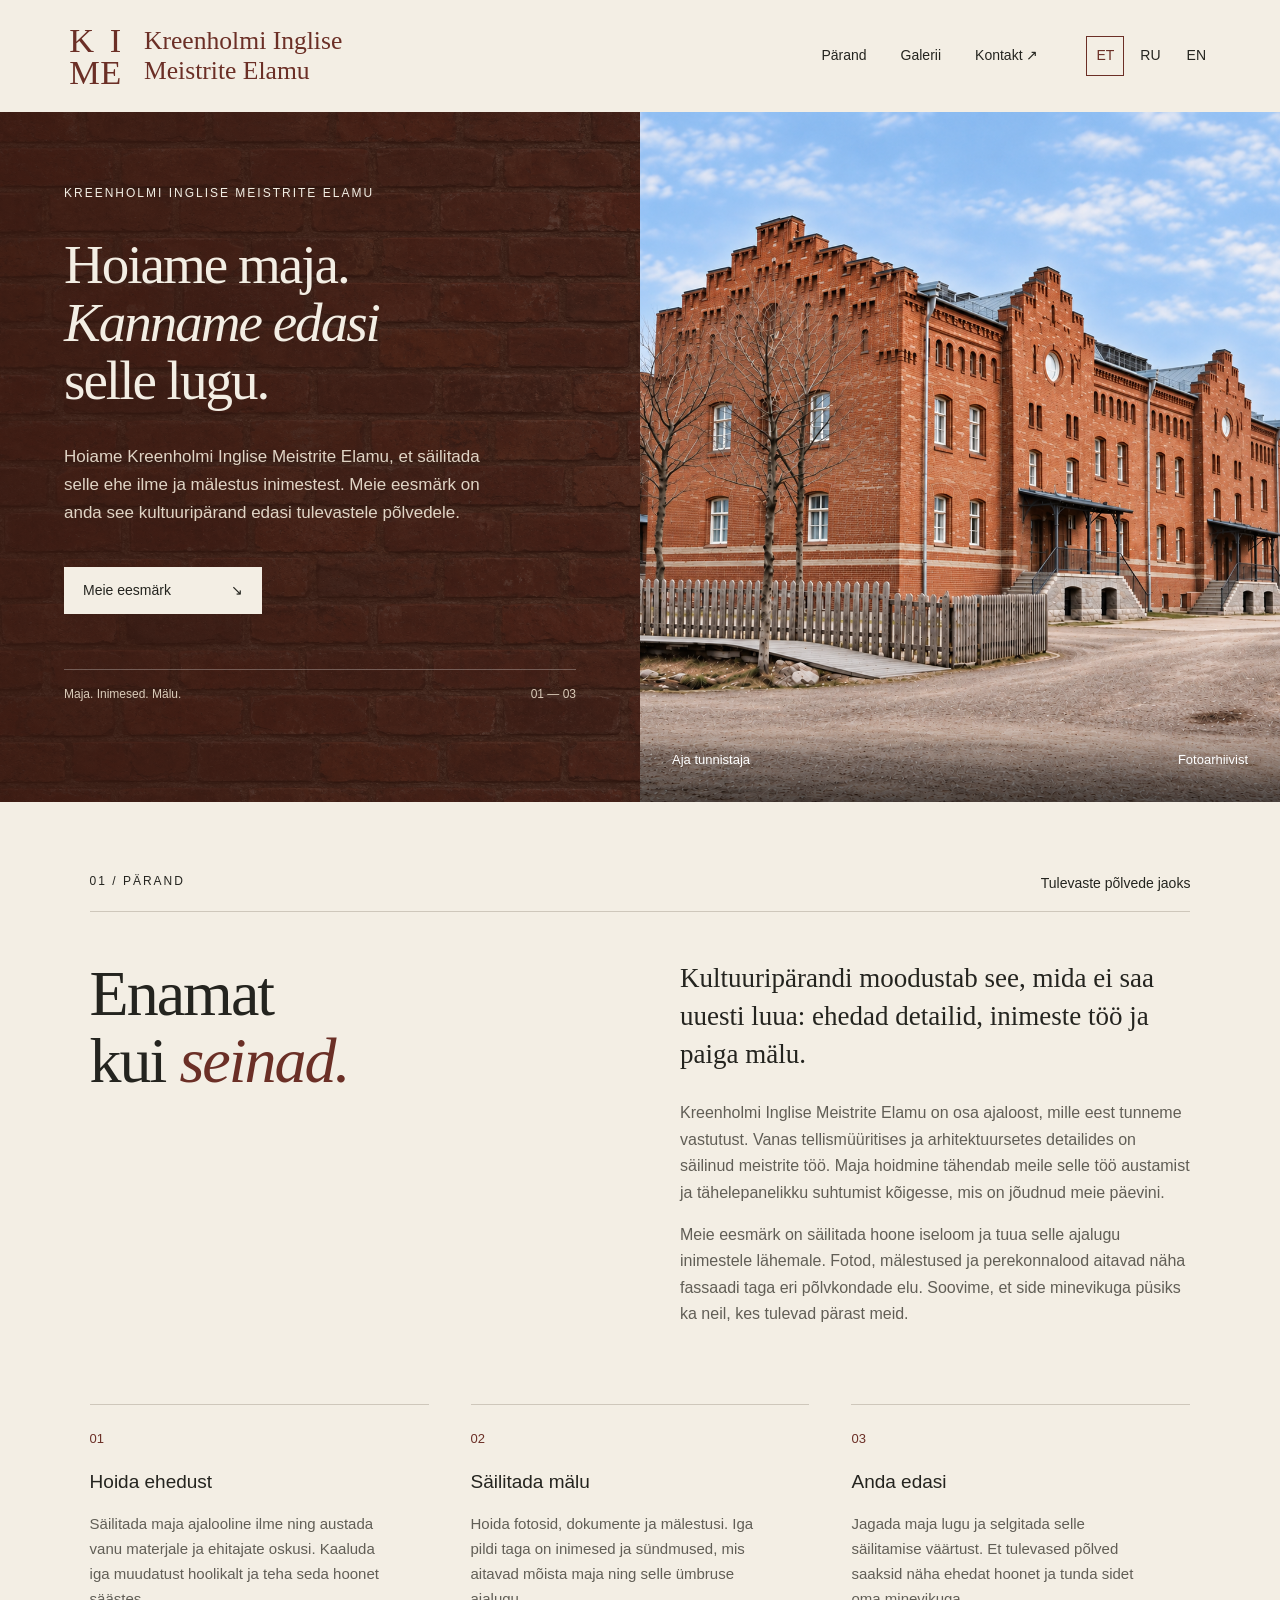
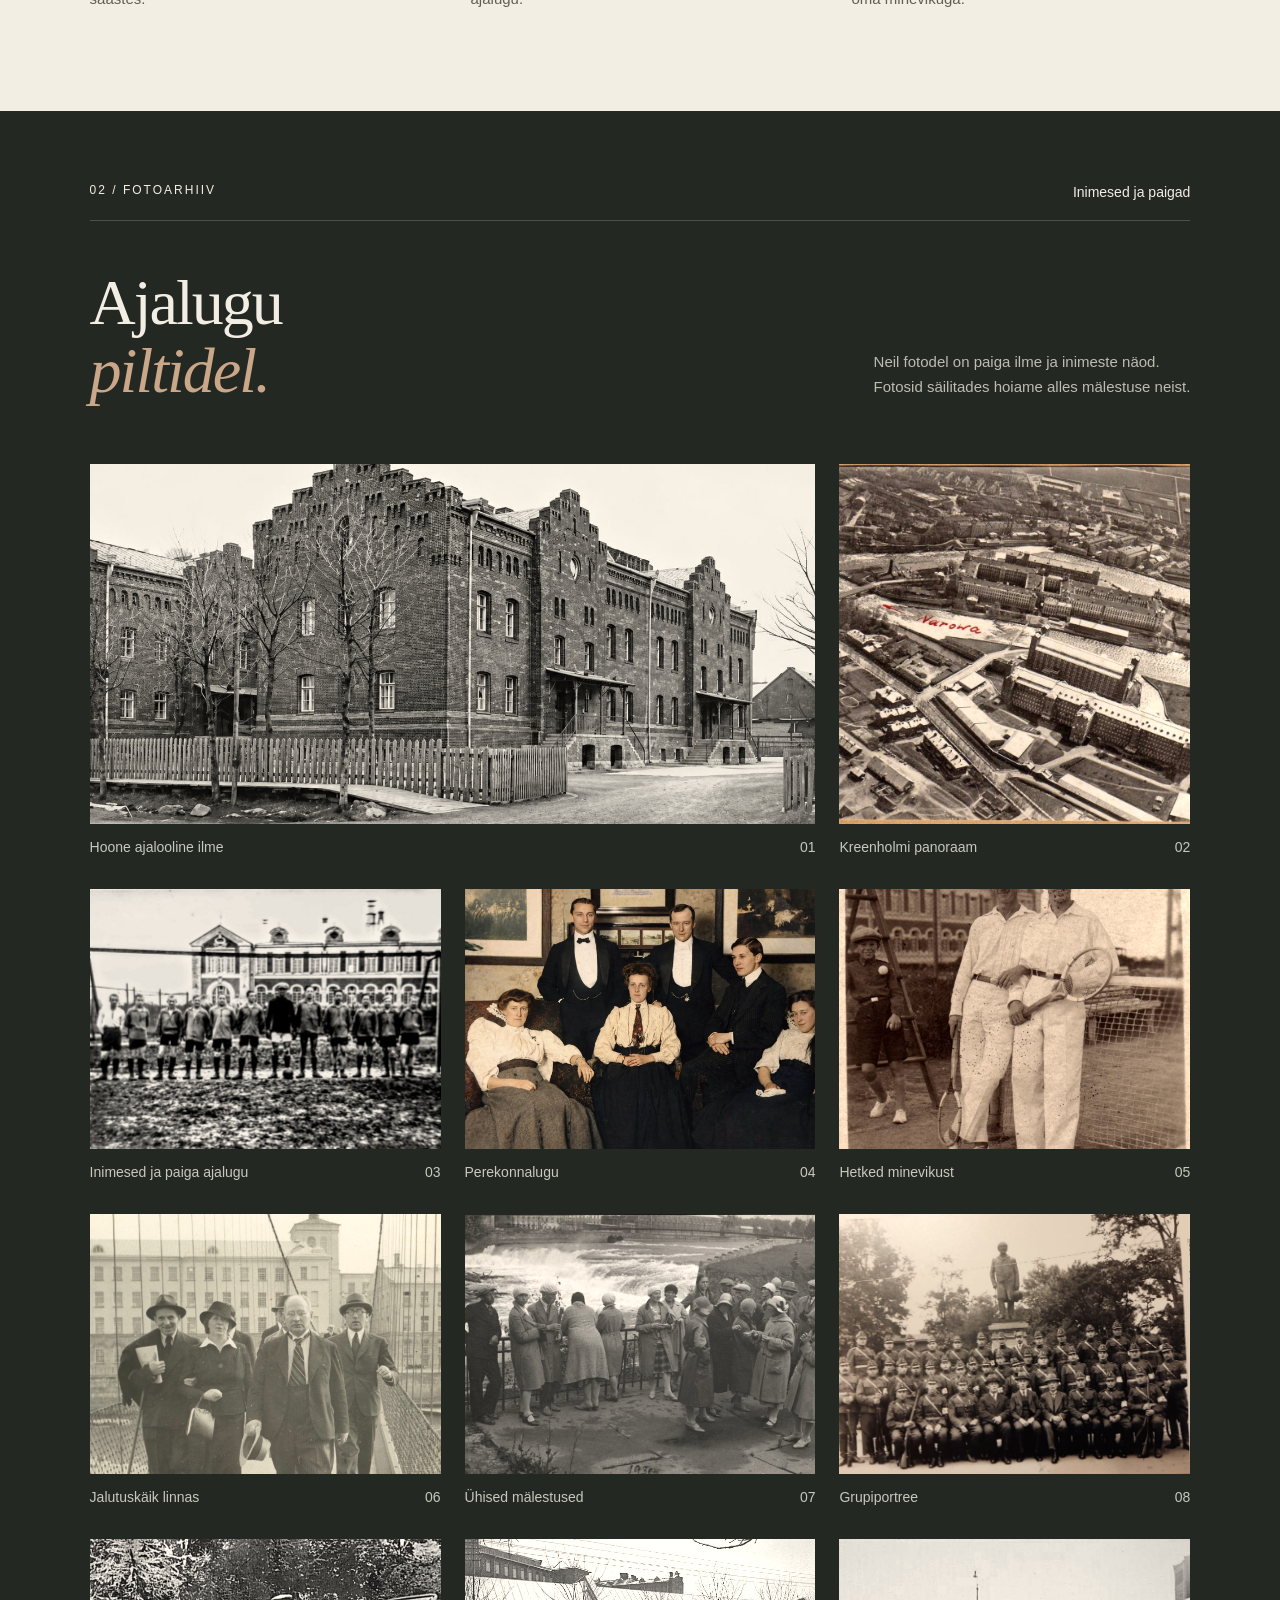
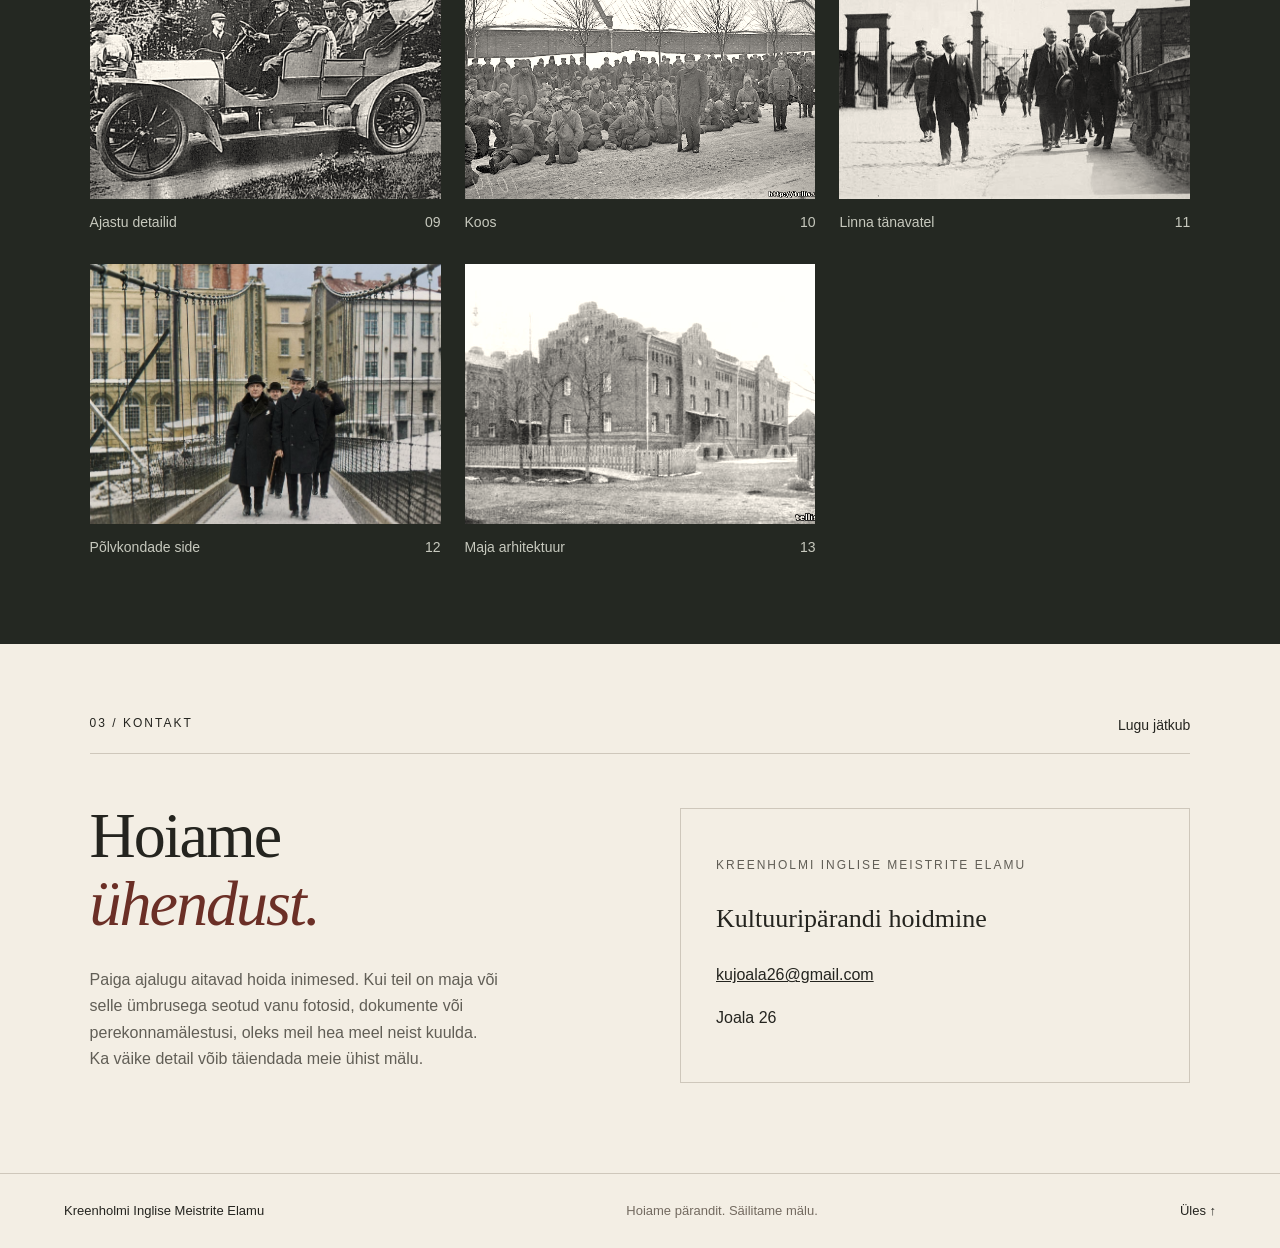
==== index.html @ b1ff89ed "Add files via upload" ====
<!doctype html>
<html lang="et"><head><meta charset="utf-8"><meta name="viewport" content="width=device-width,initial-scale=1"><title>Kreenholmi Inglise Meistrite Elamu — kultuuripärandi hoidmine</title><meta name="description" content="Kreenholmi Inglise Meistrite Elamu, Joala 26. Hoiame kultuuripärandit, maja ajalugu ja inimeste mälestusi. Fotoarhiiv."><link rel="icon" type="image/svg+xml" href="data:image/svg+xml,%3Csvg xmlns='http://www.w3.org/2000/svg' viewBox='0 0 32 32'%3E%3Crect width='32' height='32' rx='3' fill='%237c3025'/%3E%3Cpath d='M8 24V8h3v7l9-7h4l-10 8 11 8h-5l-9-7v7' fill='%23faf3e6'/%3E%3C/svg%3E"><link rel="stylesheet" href="style.css"><link rel="alternate" hreflang="et" href="index.html"><link rel="alternate" hreflang="ru" href="ru.html"><link rel="alternate" hreflang="en" href="en.html"><link rel="alternate" hreflang="x-default" href="index.html"><link rel="canonical" href="https://kime.ee/"></head>
<body><a class="skip" href="#heritage">Liigu sisu juurde</a><header><a class="brand" href="#home"><img class="kime-logo" src="img/kime-logo.svg" alt="KIME" width="64" height="68"><span class="brand-name">Kreenholmi Inglise<br>Meistrite Elamu</span></a><nav aria-label="Põhinavigatsioon"><a href="#heritage">Pärand</a><a href="#gallery">Galerii</a><a href="#contacts">Kontakt <span aria-hidden="true">↗</span></a></nav><div class="languages" role="group" aria-label="Keel"><a href="index.html" lang="et" hreflang="et" aria-current="page" aria-label="Eesti">ET</a><a href="ru.html" lang="ru" hreflang="ru" aria-label="Русский">RU</a><a href="en.html" lang="en" hreflang="en" aria-label="English">EN</a></div></header>
<main><section class="hero" id="home"><div class="hero-copy"><p class="eyebrow">KREENHOLMI INGLISE MEISTRITE ELAMU</p><h1>Hoiame maja.<br><em>Kanname edasi</em><br>selle lugu.</h1><p class="intro">Hoiame Kreenholmi Inglise Meistrite Elamu, et säilitada selle ehe ilme ja mälestus inimestest. Meie eesmärk on anda see kultuuripärand edasi tulevastele põlvedele.</p><a class="button" href="#heritage">Meie eesmärk <span aria-hidden="true">↘</span></a><div class="hero-foot"><span>Maja. Inimesed. Mälu.</span><span>01 — 03</span></div></div><figure class="hero-image"><img src="img/hero-color-v3.png" alt="Ajalooline foto ehisviiludega tellishoonest"><figcaption><span>Aja tunnistaja</span><span>Fotoarhiivist</span></figcaption></figure></section>
<section class="heritage section" id="heritage"><div class="section-kicker"><span>01 / PÄRAND</span><span>Tulevaste põlvede jaoks</span></div><div class="heritage-grid"><h2>Enamat<br>kui <em>seinad.</em></h2><div><p class="lead">Kultuuripärandi moodustab see, mida ei saa uuesti luua: ehedad detailid, inimeste töö ja paiga mälu.</p><p>Kreenholmi Inglise Meistrite Elamu on osa ajaloost, mille eest tunneme vastutust. Vanas tellismüüritises ja arhitektuursetes detailides on säilinud meistrite töö. Maja hoidmine tähendab meile selle töö austamist ja tähelepanelikku suhtumist kõigesse, mis on jõudnud meie päevini.</p><p>Meie eesmärk on säilitada hoone iseloom ja tuua selle ajalugu inimestele lähemale. Fotod, mälestused ja perekonnalood aitavad näha fassaadi taga eri põlvkondade elu. Soovime, et side minevikuga püsiks ka neil, kes tulevad pärast meid.</p></div></div><div class="values"><div><span>01</span><h3>Hoida ehedust</h3><p>Säilitada maja ajalooline ilme ning austada vanu materjale ja ehitajate oskusi. Kaaluda iga muudatust hoolikalt ja teha seda hoonet säästes.</p></div><div><span>02</span><h3>Säilitada mälu</h3><p>Hoida fotosid, dokumente ja mälestusi. Iga pildi taga on inimesed ja sündmused, mis aitavad mõista maja ning selle ümbruse ajalugu.</p></div><div><span>03</span><h3>Anda edasi</h3><p>Jagada maja lugu ja selgitada selle säilitamise väärtust. Et tulevased põlved saaksid näha ehedat hoonet ja tunda sidet oma minevikuga.</p></div></div></section>
<section class="gallery section" id="gallery"><div class="section-kicker"><span>02 / FOTOARHIIV</span><span>Inimesed ja paigad</span></div><div class="gallery-heading"><h2>Ajalugu<br><em>piltidel.</em></h2><p>Neil fotodel on paiga ilme ja inimeste näod.<br>Fotosid säilitades hoiame alles mälestuse neist.</p></div><div class="gallery-grid" id="gallery-grid"></div></section>
<section class="contacts section" id="contacts"><div class="section-kicker"><span>03 / KONTAKT</span><span>Lugu jätkub</span></div><div class="contact-grid"><div><h2>Hoiame<br><em>ühendust.</em></h2><p>Paiga ajalugu aitavad hoida inimesed. Kui teil on maja või selle ümbrusega seotud vanu fotosid, dokumente või perekonnamälestusi, oleks meil hea meel neist kuulda. Ka väike detail võib täiendada meie ühist mälu.</p></div><div class="contact-card"><p class="eyebrow">KREENHOLMI INGLISE MEISTRITE ELAMU</p><h3>Kultuuripärandi hoidmine</h3><div id="contact-details"><p>Joala 26</p></div></div></div></section></main>
<footer><a href="#home">Kreenholmi Inglise Meistrite Elamu</a><span>Hoiame pärandit. Säilitame mälu.</span><a href="#home" aria-label="Tagasi üles">Üles ↑</a></footer>
<dialog id="lightbox" aria-label="Fotode vaatamine"><button class="close" aria-label="Sulge">×</button><button class="prev" aria-label="Eelmine foto">‹</button><figure><img id="large-photo" alt=""><figcaption id="photo-caption"></figcaption></figure><button class="next" aria-label="Järgmine foto">›</button></dialog><script src="photos-et.js"></script><script src="config.js"></script><script src="app.js"></script></body></html>
---- style.css ----
:root{--ink:#24241f;--paper:#f3eee4;--red:#6b2f26;--line:#cec7bb}*{box-sizing:border-box}html{scroll-behavior:smooth;scroll-padding-top:90px}body{margin:0;background:var(--paper);color:var(--ink);font-family:Arial,sans-serif;font-size:16px;line-height:1.65}a{color:inherit;text-decoration:none}button{font:inherit;cursor:pointer}header{min-height:100px;padding:22px 5%;display:flex;align-items:center;justify-content:space-between;background:var(--paper);gap:24px}.brand{display:flex;gap:14px;align-items:center;font-size:13px;letter-spacing:2px;line-height:1.4}.brand-mark{font-family:Georgia,serif;font-size:48px;line-height:1;letter-spacing:-10px;color:var(--red);padding-right:10px}.brand-mark span{font-size:30px}nav{display:flex;gap:34px;font-size:14px}nav a:hover{color:var(--red)}.hero{display:grid;grid-template-columns:1fr 1fr;background:#58271f;color:var(--paper);min-height:690px}.hero-copy{padding:60px 10% 24px;background:linear-gradient(90deg,#361810dd,#361810bb),url('img/brick-texture.png') center/cover}.eyebrow,.section-kicker{font-size:12px;letter-spacing:2px}.hero h1{font-size:clamp(42px,4.6vw,76px);line-height:1.06;font-weight:400;margin:32px 0;font-family:Georgia,serif;letter-spacing:-2px}em{font-weight:400;color:inherit}.intro{max-width:420px;color:#e0d4c5;font-size:17px}.button{display:inline-flex;gap:60px;align-items:center;padding:12px 19px;background:var(--paper);color:var(--ink);margin:23px 0 55px;font-size:14px}.button:hover{background:#fff}.hero-foot{display:flex;justify-content:space-between;border-top:1px solid #ffffff45;padding-top:15px;font-size:12px;color:#dacbb9}.hero-image{margin:0;position:relative;min-height:100%;overflow:hidden}.hero-image>img{width:100%;height:100%;position:absolute;object-fit:cover;filter:sepia(.22);object-position:48% center}.hero-image figcaption{position:absolute;bottom:0;left:0;right:0;padding:32px;display:flex;justify-content:space-between;color:white;background:linear-gradient(transparent,#0009);font-size:13px}.section{padding:70px 7% 85px;scroll-margin-top:20px}.section-kicker{display:flex;justify-content:space-between;border-bottom:1px solid var(--line);padding-bottom:16px;margin-bottom:48px}.section-kicker span:last-child{letter-spacing:0;font-size:14px}.heritage-grid{display:grid;grid-template-columns:1fr 1fr;gap:80px}h2{font-family:Georgia,serif;font-size:clamp(44px,5vw,70px);font-weight:400;line-height:1.05;margin:0 0 30px;letter-spacing:-2px}h2 em{color:var(--red)}.lead{font-family:Georgia,serif;font-size:27px;line-height:1.4;margin-top:0}.heritage-grid p:not(.lead){color:#615e56}.values{display:grid;grid-template-columns:repeat(3,1fr);gap:42px;margin-top:60px}.values>div{border-top:1px solid var(--line);padding-top:20px}.values span{color:var(--red);font-size:13px}.values h3{font-size:19px;font-weight:400;margin:15px 0 8px}.values p{font-size:15px;color:#615e56;max-width:290px}.gallery{background:#242822;color:var(--paper)}.gallery .section-kicker{border-color:#ffffff30}.gallery h2 em{color:#cba789}.gallery-heading{display:flex;justify-content:space-between;align-items:end;gap:30px;margin-bottom:30px}.gallery-heading>p{color:#bbbdb3;font-size:15px;margin-bottom:34px}.gallery-grid{display:grid;grid-template-columns:repeat(3,minmax(0,1fr));gap:30px 24px}.photo{border:0;padding:0;background:none;color:inherit;text-align:left;display:block;width:100%}.photo img{width:100%;height:260px;object-fit:cover;display:block;filter:sepia(.16);transition:filter .25s,transform .25s}.photo:hover img{filter:sepia(0);transform:translateY(-3px)}.photo:first-child{grid-column:span 2}.photo:first-child img{height:360px}.photo:nth-child(2) img{height:360px}.photo-label{display:flex;justify-content:space-between;padding-top:12px;font-size:14px;color:#c7c9be}.contact-grid{display:grid;grid-template-columns:1fr 1fr;gap:80px}.contact-grid>div>p{max-width:410px;color:#615e56}.contact-card{padding:35px;border:1px solid var(--line);align-self:center}.contact-card h3{font-family:Georgia,serif;font-size:26px;font-weight:400;line-height:1.35}.pending{font-size:15px;color:#736a60;border-top:1px solid var(--line);padding-top:20px}.contact-card a{display:block;text-decoration:underline;overflow-wrap:anywhere}footer{padding:26px 5%;display:flex;justify-content:space-between;gap:20px;border-top:1px solid var(--line);font-size:13px}footer span{color:#736a60}dialog{width:100vw;max-width:none;height:100dvh;max-height:none;border:0;margin:0;padding:60px 70px;background:#111e;color:#fff}dialog::backdrop{background:#111}dialog[open]{display:flex;align-items:center;justify-content:center}dialog figure{margin:0;text-align:center;max-width:100%}dialog img{display:block;max-height:77dvh;max-width:100%;object-fit:contain;margin:auto}dialog figcaption{padding-top:16px;font-size:15px}dialog button{position:absolute;color:#fff;background:#262626;border:1px solid #777;border-radius:50%;width:44px;height:44px;font-size:28px;line-height:1}.close{right:20px;top:18px}.prev{left:12px;top:50%}.next{right:12px;top:50%}.skip{position:absolute;left:10px;top:-90px;z-index:5;background:white;padding:12px}.skip:focus{top:10px}:focus-visible{outline:3px solid #b17c47;outline-offset:5px}@media(min-width:1550px){main,header,footer{max-width:1600px;margin:auto}}@media(max-width:800px){header{flex-wrap:wrap;padding:18px 6%}nav{gap:23px}.hero{grid-template-columns:1fr}.hero-copy{padding:45px 7% 25px}.hero h1{font-size:58px}.hero-image{min-height:450px}.hero-image>img{object-position:center 50%}.hero-foot{margin-top:0}.button{margin-bottom:35px}.section{padding:48px 7%}.heritage-grid,.contact-grid{grid-template-columns:1fr;gap:20px}.values{gap:22px;margin-top:32px}.gallery-heading{display:block}.gallery-grid{grid-template-columns:repeat(2,minmax(0,1fr))}.photo:first-child{grid-column:span 2}.photo:nth-child(2) img,.photo img{height:220px}.gallery-heading>p{margin-bottom:24px}footer{flex-wrap:wrap}.section-kicker{margin-bottom:35px}}@media(max-width:480px){.hero h1{font-size:47px;letter-spacing:-1.5px}.brand{font-size:12px}nav{width:100%;justify-content:space-between;font-size:14px}.hero-image{min-height:350px}.values{grid-template-columns:1fr;gap:12px}.values p{max-width:none}.section-kicker span:last-child{display:none}.gallery-grid{gap:22px 12px}.photo img,.photo:nth-child(2) img{height:165px}.photo:first-child img{height:270px}.photo-label{font-size:12px}.contact-card{padding:24px}dialog{padding:65px 50px}footer{font-size:12px}h2{font-size:48px}}@media(prefers-reduced-motion:reduce){html{scroll-behavior:auto}*{transition:none!important}}

header{flex-wrap:wrap}header nav{margin-left:auto}.languages{display:flex;gap:6px;margin-left:24px}.languages a{font-size:14px;padding:7px 9px;border:1px solid transparent}.languages a[aria-current]{border-color:var(--red);color:var(--red)}.languages a:hover{background:#e4dccf}.hero h1{overflow-wrap:normal;font-size:clamp(38px,4.3vw,70px)}@media(max-width:800px){.languages{margin-left:0}header nav{margin-left:0}.hero h1{font-size:clamp(34px,8.2vw,58px)}}@media(max-width:480px){header nav{order:3}.languages{margin-left:auto;gap:0}.languages a{padding:6px}.brand{font-size:11px;letter-spacing:1px;gap:8px}.hero h1{letter-spacing:-1px}}

/* Full building name replaces the KM monogram. */
.brand-mark{font-family:Georgia,serif;font-size:clamp(24px,2.7vw,38px);font-weight:400;line-height:1.12;letter-spacing:0;color:var(--red);padding-right:0;white-space:nowrap}.hero-image>img{filter:none}
@media(max-width:480px){.brand-mark{font-size:24px}.brand{width:100%}.languages{margin-left:0}}


/* KIME two-line signature and full building name. */
.brand{gap:16px;letter-spacing:0}.kime-logo{display:block;width:64px;height:68px;flex:none}.brand-name{font-family:Georgia,serif;font-size:clamp(20px,2vw,28px);line-height:1.18;color:var(--red);white-space:nowrap}@media(max-width:480px){.brand{gap:12px}.kime-logo{width:52px;height:55px}.brand-name{font-size:21px}}@media(max-width:350px){.brand-name{font-size:18px}}
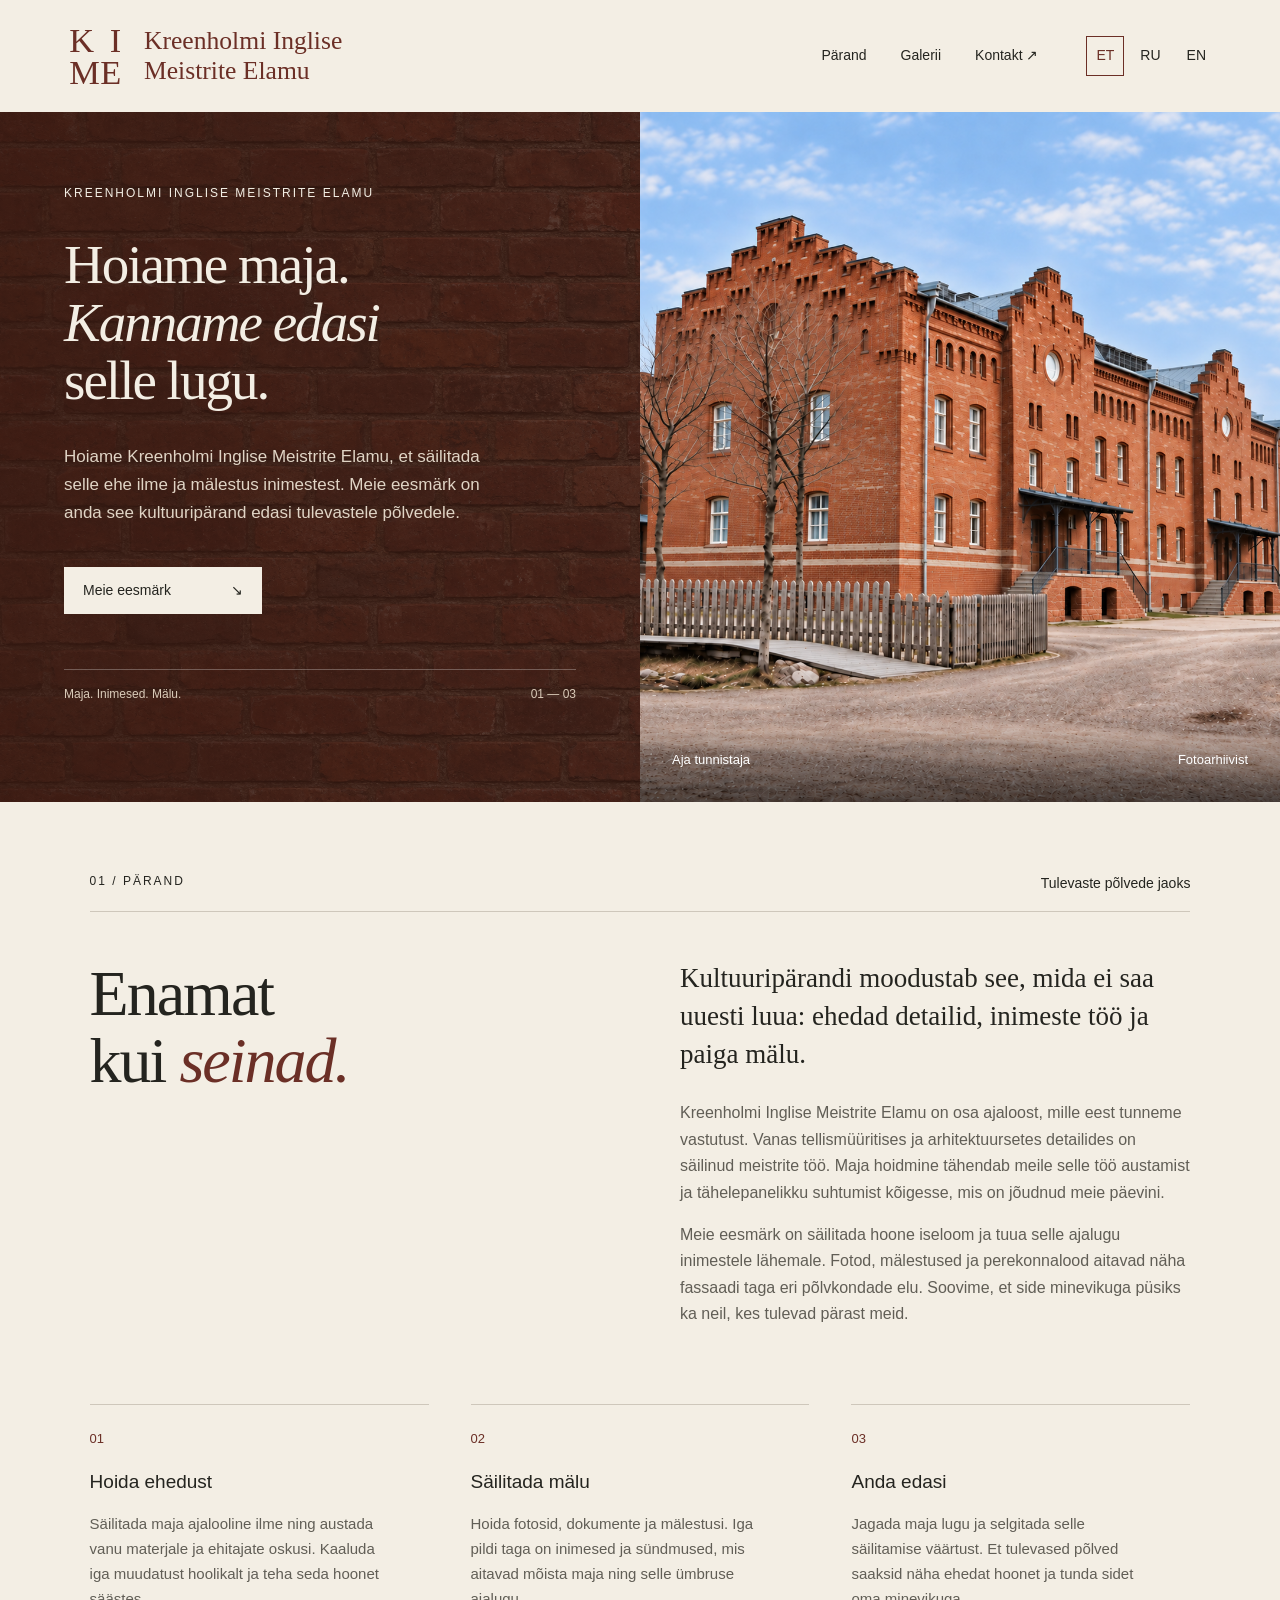
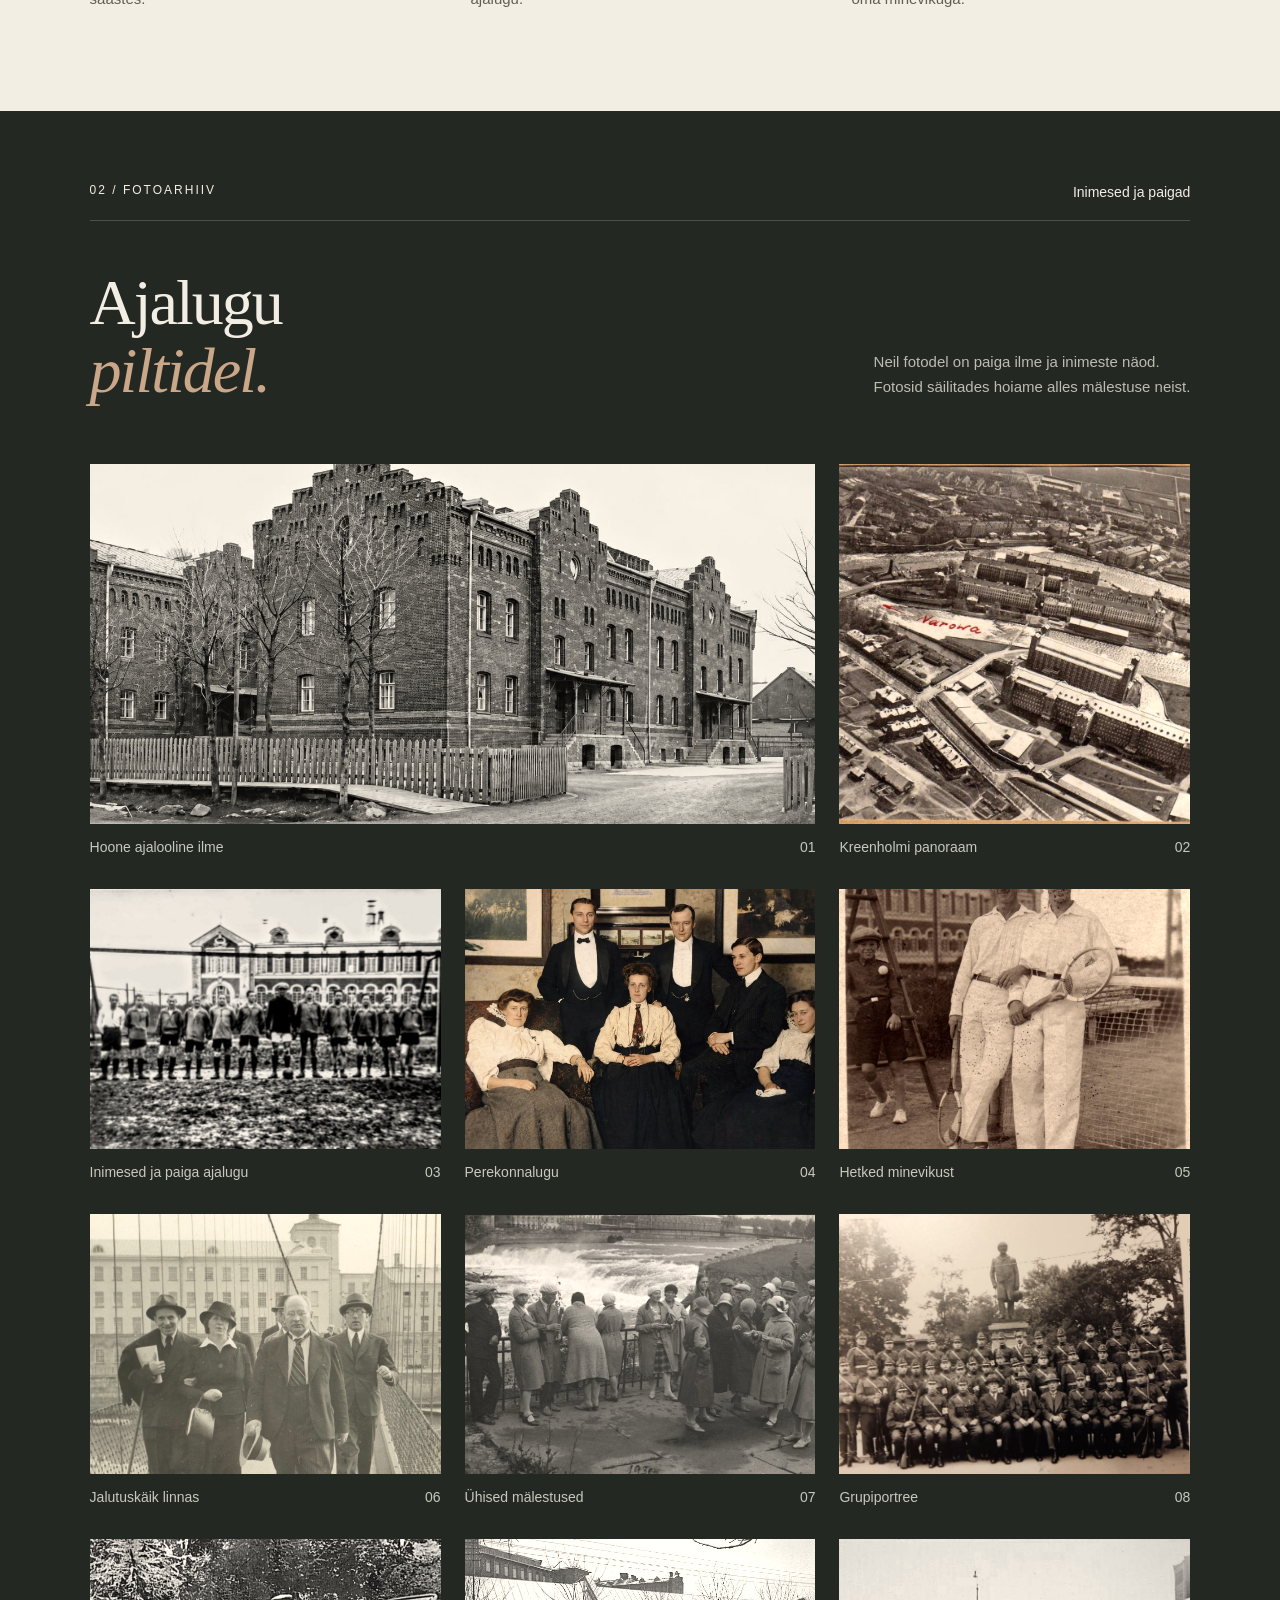
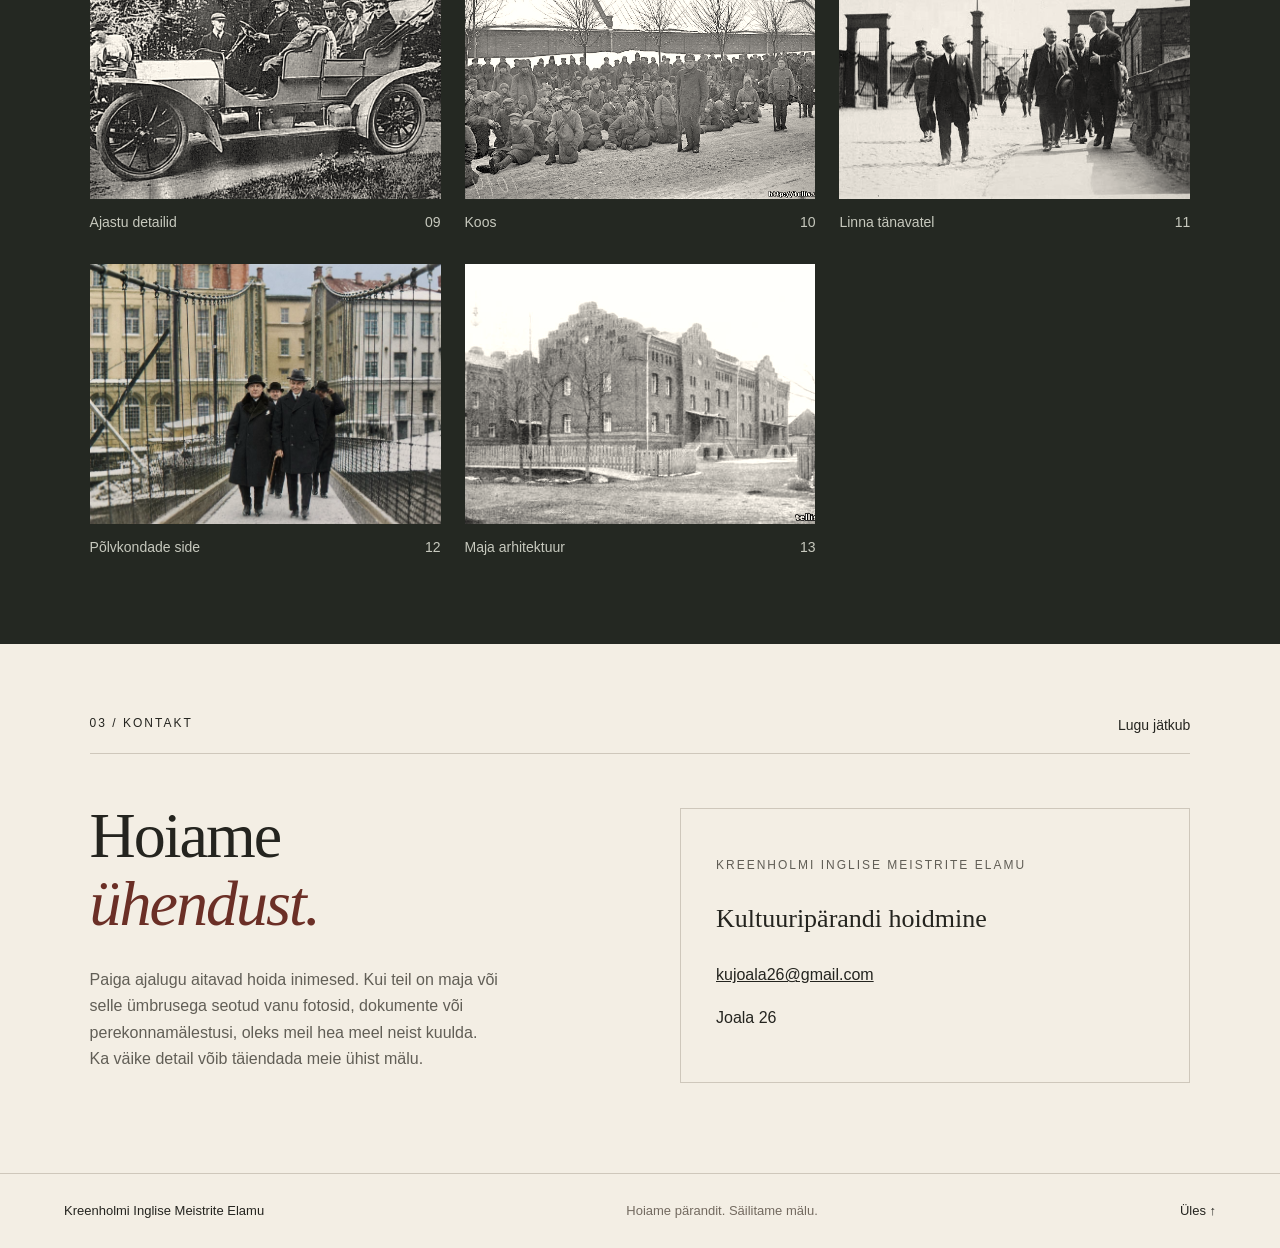
==== commit 23941da3: "Add files via upload" ====
--- a/index.html
+++ b/index.html
@@ -1,7 +1,7 @@
 <!doctype html>
 <html lang="et"><head><meta charset="utf-8"><meta name="viewport" content="width=device-width,initial-scale=1"><title>Kreenholmi Inglise Meistrite Elamu — kultuuripärandi hoidmine</title><meta name="description" content="Kreenholmi Inglise Meistrite Elamu, Joala 26. Hoiame kultuuripärandit, maja ajalugu ja inimeste mälestusi. Fotoarhiiv."><link rel="icon" type="image/svg+xml" href="data:image/svg+xml,%3Csvg xmlns='http://www.w3.org/2000/svg' viewBox='0 0 32 32'%3E%3Crect width='32' height='32' rx='3' fill='%237c3025'/%3E%3Cpath d='M8 24V8h3v7l9-7h4l-10 8 11 8h-5l-9-7v7' fill='%23faf3e6'/%3E%3C/svg%3E"><link rel="stylesheet" href="style.css"><link rel="alternate" hreflang="et" href="index.html"><link rel="alternate" hreflang="ru" href="ru.html"><link rel="alternate" hreflang="en" href="en.html"><link rel="alternate" hreflang="x-default" href="index.html"><link rel="canonical" href="https://kime.ee/"></head>
 <body><a class="skip" href="#heritage">Liigu sisu juurde</a><header><a class="brand" href="#home"><img class="kime-logo" src="img/kime-logo.svg" alt="KIME" width="64" height="68"><span class="brand-name">Kreenholmi Inglise<br>Meistrite Elamu</span></a><nav aria-label="Põhinavigatsioon"><a href="#heritage">Pärand</a><a href="#gallery">Galerii</a><a href="#contacts">Kontakt <span aria-hidden="true">↗</span></a></nav><div class="languages" role="group" aria-label="Keel"><a href="index.html" lang="et" hreflang="et" aria-current="page" aria-label="Eesti">ET</a><a href="ru.html" lang="ru" hreflang="ru" aria-label="Русский">RU</a><a href="en.html" lang="en" hreflang="en" aria-label="English">EN</a></div></header>
-<main><section class="hero" id="home"><div class="hero-copy"><p class="eyebrow">KREENHOLMI INGLISE MEISTRITE ELAMU</p><h1>Hoiame maja.<br><em>Kanname edasi</em><br>selle lugu.</h1><p class="intro">Hoiame Kreenholmi Inglise Meistrite Elamu, et säilitada selle ehe ilme ja mälestus inimestest. Meie eesmärk on anda see kultuuripärand edasi tulevastele põlvedele.</p><a class="button" href="#heritage">Meie eesmärk <span aria-hidden="true">↘</span></a><div class="hero-foot"><span>Maja. Inimesed. Mälu.</span><span>01 — 03</span></div></div><figure class="hero-image"><img src="img/hero-color-v3.png" alt="Ajalooline foto ehisviiludega tellishoonest"><figcaption><span>Aja tunnistaja</span><span>Fotoarhiivist</span></figcaption></figure></section>
+<main><section class="hero" id="home"><div class="hero-copy"><p class="eyebrow">KREENHOLMI INGLISE MEISTRITE ELAMU</p><h1>Hoiame maja.<br><em>Kanname edasi</em><br>selle lugu.</h1><p class="intro">Hoiame Kreenholmi Inglise Meistrite Elamu, et säilitada selle ehe ilme ja mälestus inimestest. Meie eesmärk on anda see kultuuripärand edasi tulevastele põlvedele.</p><a class="button" href="#heritage">Meie eesmärk <span aria-hidden="true">↘</span></a><div class="hero-foot"><span>Maja. Inimesed. Mälu.</span><span>01 — 03</span></div></div><figure class="hero-image"><img src="img/hero-color-v4.png" alt="Ajalooline foto ehisviiludega tellishoonest"><figcaption><span>Aja tunnistaja</span><span>Fotoarhiivist</span></figcaption></figure></section>
 <section class="heritage section" id="heritage"><div class="section-kicker"><span>01 / PÄRAND</span><span>Tulevaste põlvede jaoks</span></div><div class="heritage-grid"><h2>Enamat<br>kui <em>seinad.</em></h2><div><p class="lead">Kultuuripärandi moodustab see, mida ei saa uuesti luua: ehedad detailid, inimeste töö ja paiga mälu.</p><p>Kreenholmi Inglise Meistrite Elamu on osa ajaloost, mille eest tunneme vastutust. Vanas tellismüüritises ja arhitektuursetes detailides on säilinud meistrite töö. Maja hoidmine tähendab meile selle töö austamist ja tähelepanelikku suhtumist kõigesse, mis on jõudnud meie päevini.</p><p>Meie eesmärk on säilitada hoone iseloom ja tuua selle ajalugu inimestele lähemale. Fotod, mälestused ja perekonnalood aitavad näha fassaadi taga eri põlvkondade elu. Soovime, et side minevikuga püsiks ka neil, kes tulevad pärast meid.</p></div></div><div class="values"><div><span>01</span><h3>Hoida ehedust</h3><p>Säilitada maja ajalooline ilme ning austada vanu materjale ja ehitajate oskusi. Kaaluda iga muudatust hoolikalt ja teha seda hoonet säästes.</p></div><div><span>02</span><h3>Säilitada mälu</h3><p>Hoida fotosid, dokumente ja mälestusi. Iga pildi taga on inimesed ja sündmused, mis aitavad mõista maja ning selle ümbruse ajalugu.</p></div><div><span>03</span><h3>Anda edasi</h3><p>Jagada maja lugu ja selgitada selle säilitamise väärtust. Et tulevased põlved saaksid näha ehedat hoonet ja tunda sidet oma minevikuga.</p></div></div></section>
 <section class="gallery section" id="gallery"><div class="section-kicker"><span>02 / FOTOARHIIV</span><span>Inimesed ja paigad</span></div><div class="gallery-heading"><h2>Ajalugu<br><em>piltidel.</em></h2><p>Neil fotodel on paiga ilme ja inimeste näod.<br>Fotosid säilitades hoiame alles mälestuse neist.</p></div><div class="gallery-grid" id="gallery-grid"></div></section>
 <section class="contacts section" id="contacts"><div class="section-kicker"><span>03 / KONTAKT</span><span>Lugu jätkub</span></div><div class="contact-grid"><div><h2>Hoiame<br><em>ühendust.</em></h2><p>Paiga ajalugu aitavad hoida inimesed. Kui teil on maja või selle ümbrusega seotud vanu fotosid, dokumente või perekonnamälestusi, oleks meil hea meel neist kuulda. Ka väike detail võib täiendada meie ühist mälu.</p></div><div class="contact-card"><p class="eyebrow">KREENHOLMI INGLISE MEISTRITE ELAMU</p><h3>Kultuuripärandi hoidmine</h3><div id="contact-details"><p>Joala 26</p></div></div></div></section></main>
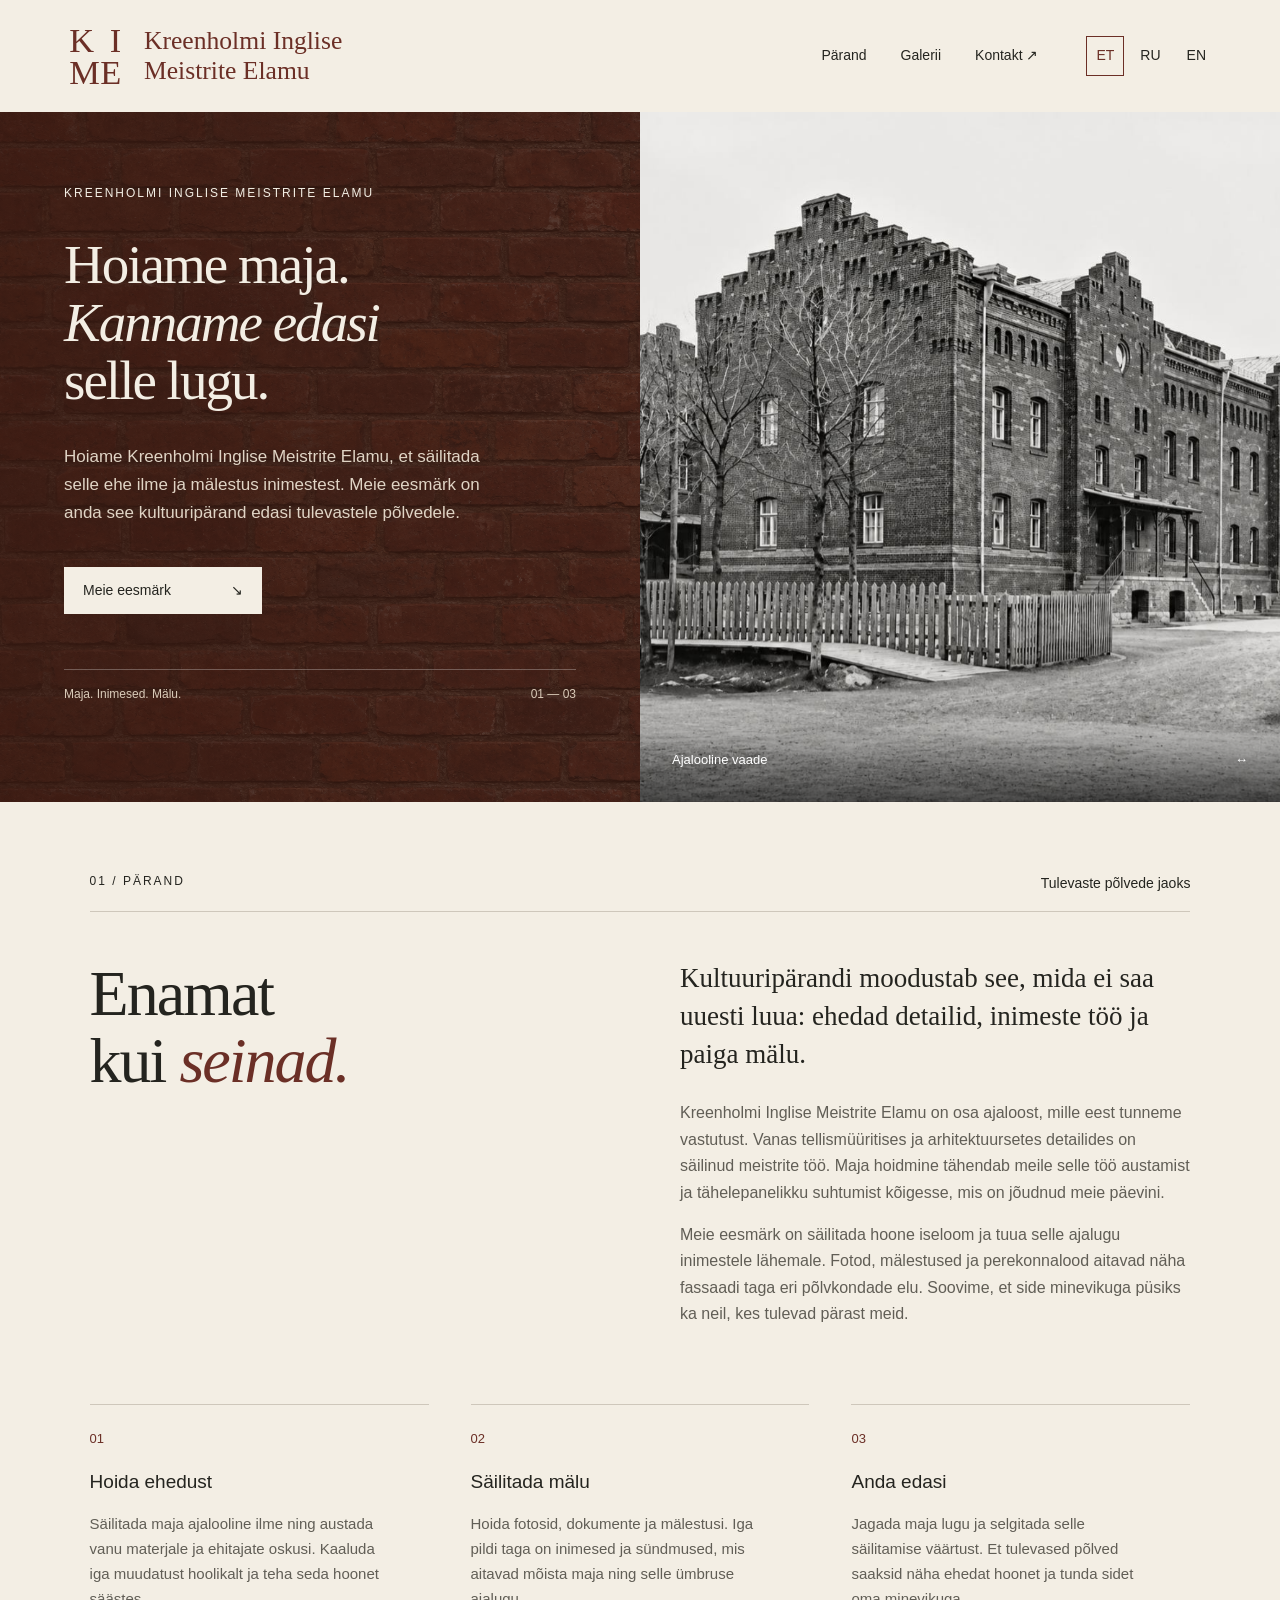
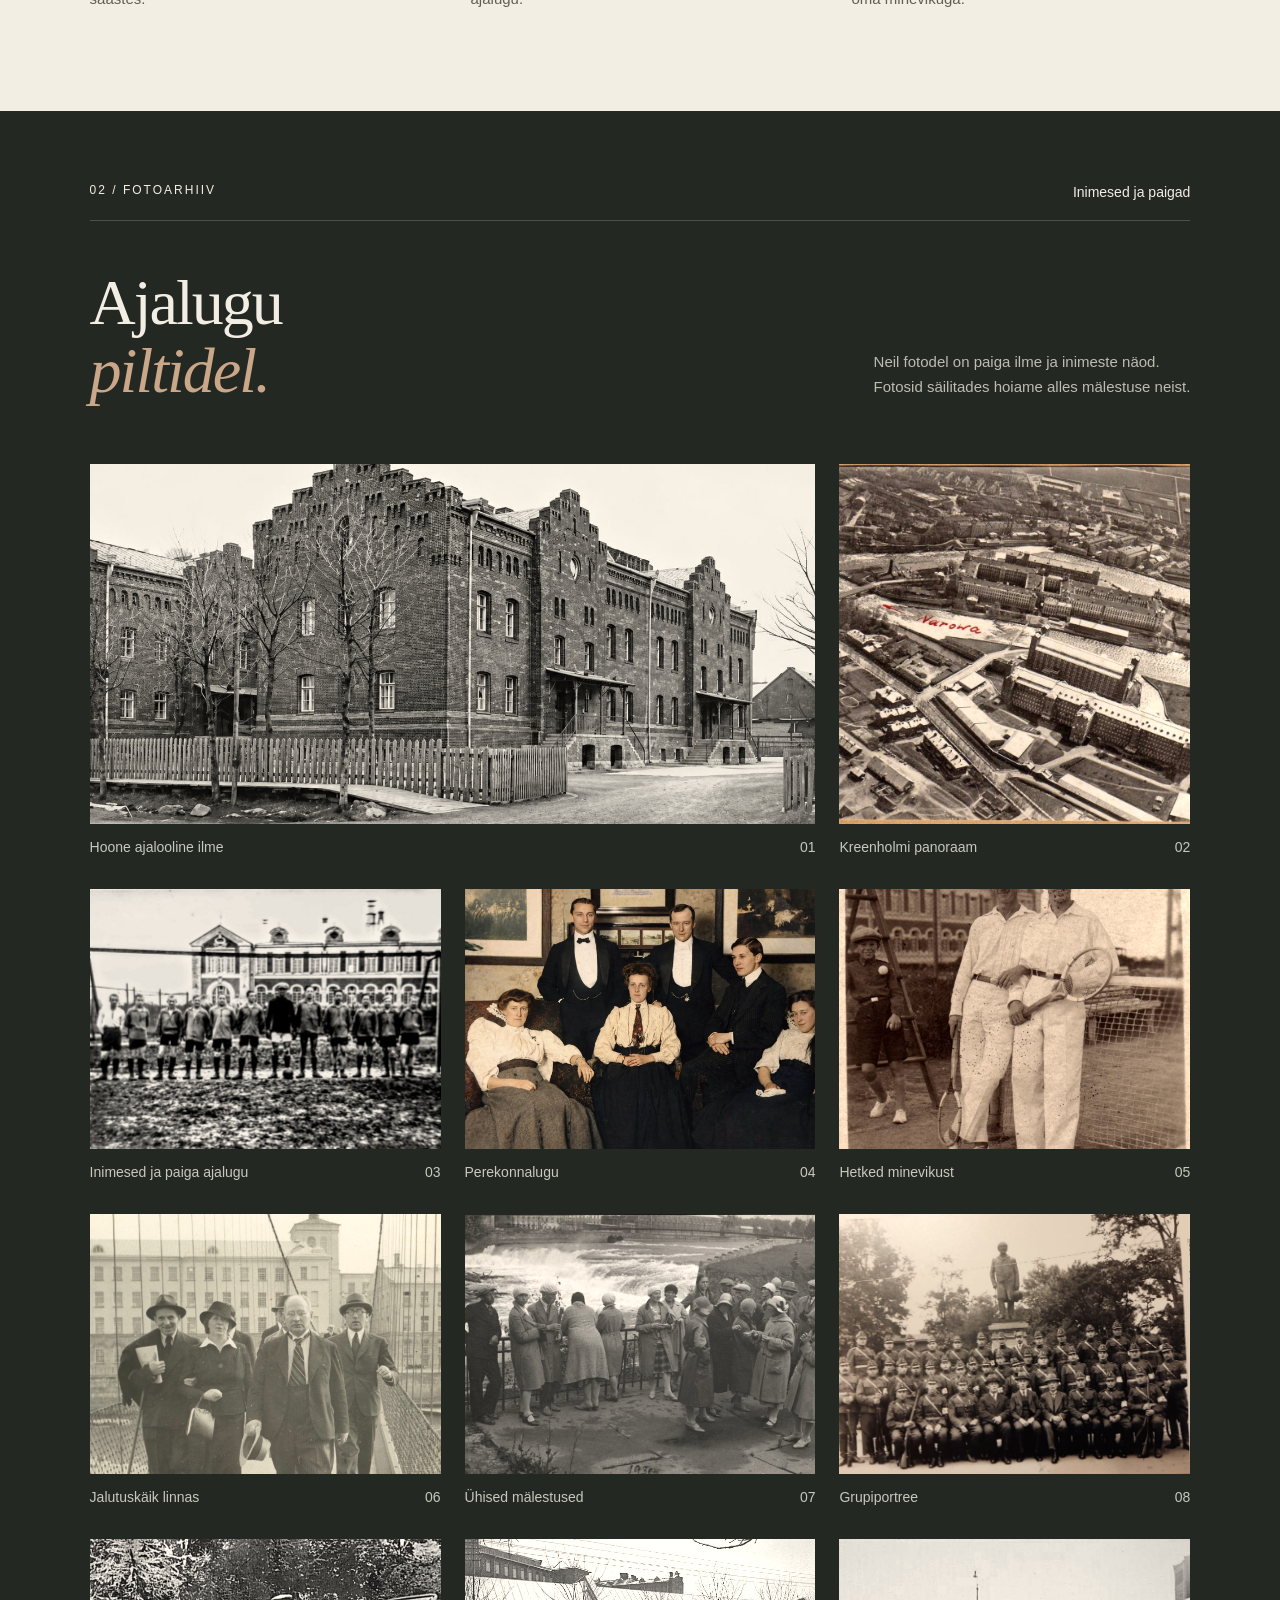
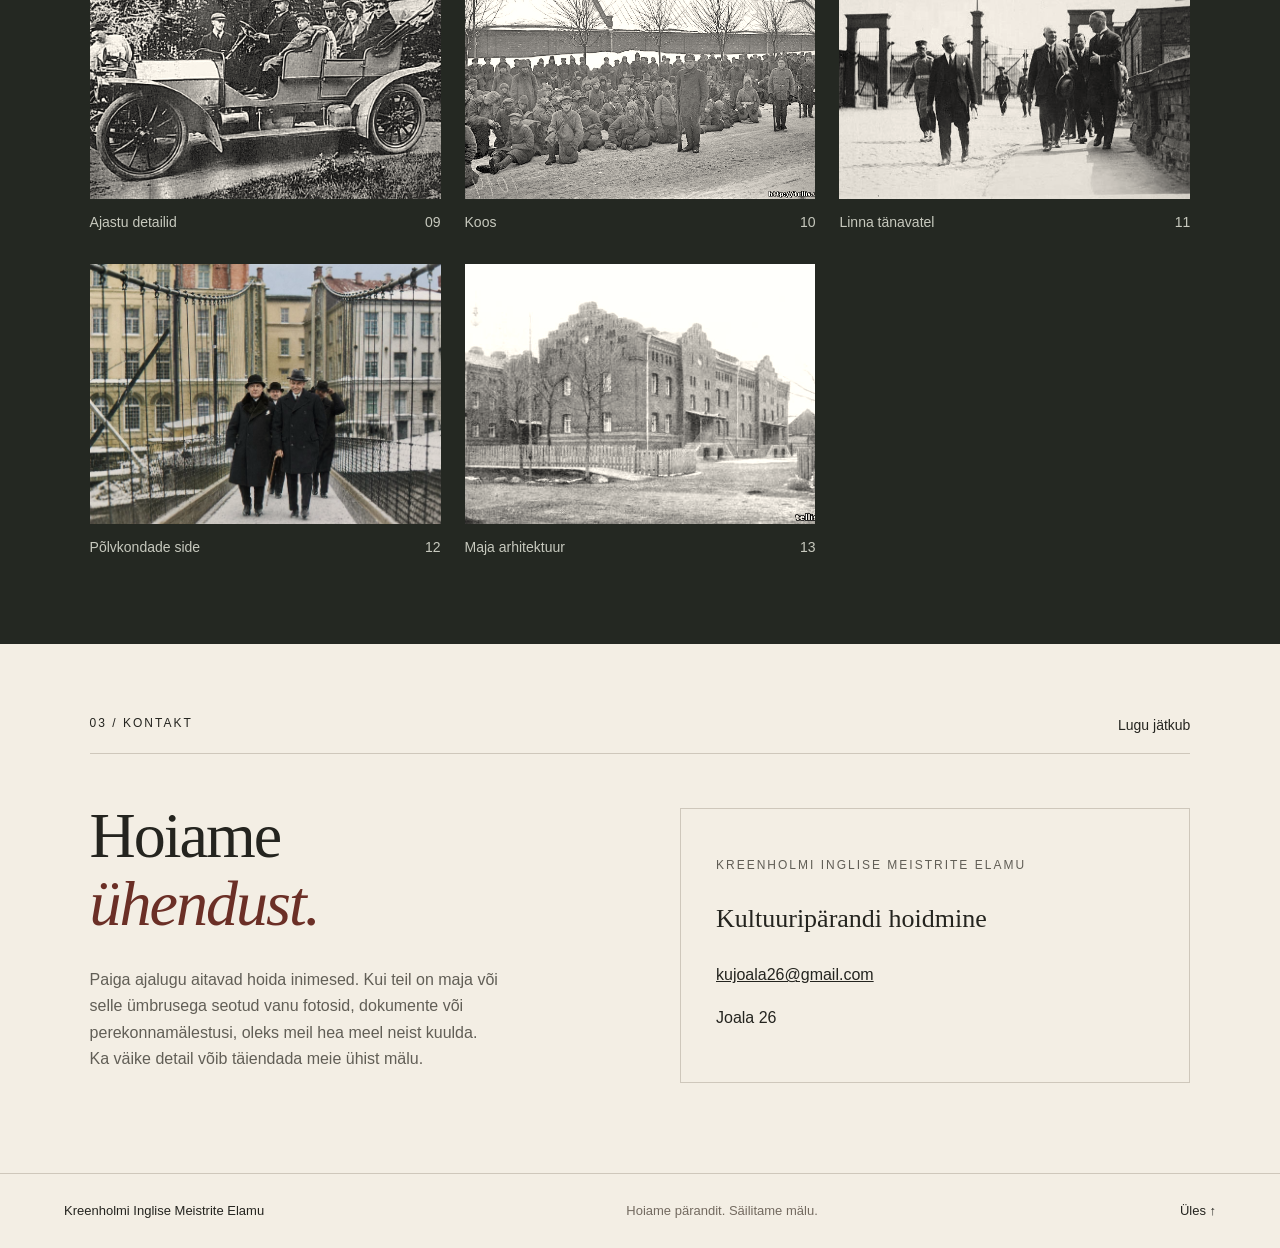
==== commit f6f13f27: "Add files via upload" ====
--- a/index.html
+++ b/index.html
@@ -1,7 +1,7 @@
 <!doctype html>
 <html lang="et"><head><meta charset="utf-8"><meta name="viewport" content="width=device-width,initial-scale=1"><title>Kreenholmi Inglise Meistrite Elamu — kultuuripärandi hoidmine</title><meta name="description" content="Kreenholmi Inglise Meistrite Elamu, Joala 26. Hoiame kultuuripärandit, maja ajalugu ja inimeste mälestusi. Fotoarhiiv."><link rel="icon" type="image/svg+xml" href="data:image/svg+xml,%3Csvg xmlns='http://www.w3.org/2000/svg' viewBox='0 0 32 32'%3E%3Crect width='32' height='32' rx='3' fill='%237c3025'/%3E%3Cpath d='M8 24V8h3v7l9-7h4l-10 8 11 8h-5l-9-7v7' fill='%23faf3e6'/%3E%3C/svg%3E"><link rel="stylesheet" href="style.css"><link rel="alternate" hreflang="et" href="index.html"><link rel="alternate" hreflang="ru" href="ru.html"><link rel="alternate" hreflang="en" href="en.html"><link rel="alternate" hreflang="x-default" href="index.html"><link rel="canonical" href="https://kime.ee/"></head>
 <body><a class="skip" href="#heritage">Liigu sisu juurde</a><header><a class="brand" href="#home"><img class="kime-logo" src="img/kime-logo.svg" alt="KIME" width="64" height="68"><span class="brand-name">Kreenholmi Inglise<br>Meistrite Elamu</span></a><nav aria-label="Põhinavigatsioon"><a href="#heritage">Pärand</a><a href="#gallery">Galerii</a><a href="#contacts">Kontakt <span aria-hidden="true">↗</span></a></nav><div class="languages" role="group" aria-label="Keel"><a href="index.html" lang="et" hreflang="et" aria-current="page" aria-label="Eesti">ET</a><a href="ru.html" lang="ru" hreflang="ru" aria-label="Русский">RU</a><a href="en.html" lang="en" hreflang="en" aria-label="English">EN</a></div></header>
-<main><section class="hero" id="home"><div class="hero-copy"><p class="eyebrow">KREENHOLMI INGLISE MEISTRITE ELAMU</p><h1>Hoiame maja.<br><em>Kanname edasi</em><br>selle lugu.</h1><p class="intro">Hoiame Kreenholmi Inglise Meistrite Elamu, et säilitada selle ehe ilme ja mälestus inimestest. Meie eesmärk on anda see kultuuripärand edasi tulevastele põlvedele.</p><a class="button" href="#heritage">Meie eesmärk <span aria-hidden="true">↘</span></a><div class="hero-foot"><span>Maja. Inimesed. Mälu.</span><span>01 — 03</span></div></div><figure class="hero-image"><img src="img/hero-color-v4.png" alt="Ajalooline foto ehisviiludega tellishoonest"><figcaption><span>Aja tunnistaja</span><span>Fotoarhiivist</span></figcaption></figure></section>
+<main><section class="hero" id="home"><div class="hero-copy"><p class="eyebrow">KREENHOLMI INGLISE MEISTRITE ELAMU</p><h1>Hoiame maja.<br><em>Kanname edasi</em><br>selle lugu.</h1><p class="intro">Hoiame Kreenholmi Inglise Meistrite Elamu, et säilitada selle ehe ilme ja mälestus inimestest. Meie eesmärk on anda see kultuuripärand edasi tulevastele põlvedele.</p><a class="button" href="#heritage">Meie eesmärk <span aria-hidden="true">↘</span></a><div class="hero-foot"><span>Maja. Inimesed. Mälu.</span><span>01 — 03</span></div></div><figure class="hero-image"><button class="hero-flip" type="button" aria-label="Näita maja tänapäeval" aria-pressed="false"><span class="hero-flip-inner"><img class="hero-front" src="img/IMG-c93aa9bfe86058c648242e45ddeaec97-V.jpg" alt="Ajalooline foto ehisviiludega tellishoonest"><img class="hero-back" src="img/log1.jpg" alt="Maja tänapäeval" aria-hidden="true"></span></button><figcaption><span class="hero-era" data-past="Ajalooline vaade" data-present="Maja tänapäeval">Ajalooline vaade</span><span>↔</span></figcaption></figure></section>
 <section class="heritage section" id="heritage"><div class="section-kicker"><span>01 / PÄRAND</span><span>Tulevaste põlvede jaoks</span></div><div class="heritage-grid"><h2>Enamat<br>kui <em>seinad.</em></h2><div><p class="lead">Kultuuripärandi moodustab see, mida ei saa uuesti luua: ehedad detailid, inimeste töö ja paiga mälu.</p><p>Kreenholmi Inglise Meistrite Elamu on osa ajaloost, mille eest tunneme vastutust. Vanas tellismüüritises ja arhitektuursetes detailides on säilinud meistrite töö. Maja hoidmine tähendab meile selle töö austamist ja tähelepanelikku suhtumist kõigesse, mis on jõudnud meie päevini.</p><p>Meie eesmärk on säilitada hoone iseloom ja tuua selle ajalugu inimestele lähemale. Fotod, mälestused ja perekonnalood aitavad näha fassaadi taga eri põlvkondade elu. Soovime, et side minevikuga püsiks ka neil, kes tulevad pärast meid.</p></div></div><div class="values"><div><span>01</span><h3>Hoida ehedust</h3><p>Säilitada maja ajalooline ilme ning austada vanu materjale ja ehitajate oskusi. Kaaluda iga muudatust hoolikalt ja teha seda hoonet säästes.</p></div><div><span>02</span><h3>Säilitada mälu</h3><p>Hoida fotosid, dokumente ja mälestusi. Iga pildi taga on inimesed ja sündmused, mis aitavad mõista maja ning selle ümbruse ajalugu.</p></div><div><span>03</span><h3>Anda edasi</h3><p>Jagada maja lugu ja selgitada selle säilitamise väärtust. Et tulevased põlved saaksid näha ehedat hoonet ja tunda sidet oma minevikuga.</p></div></div></section>
 <section class="gallery section" id="gallery"><div class="section-kicker"><span>02 / FOTOARHIIV</span><span>Inimesed ja paigad</span></div><div class="gallery-heading"><h2>Ajalugu<br><em>piltidel.</em></h2><p>Neil fotodel on paiga ilme ja inimeste näod.<br>Fotosid säilitades hoiame alles mälestuse neist.</p></div><div class="gallery-grid" id="gallery-grid"></div></section>
 <section class="contacts section" id="contacts"><div class="section-kicker"><span>03 / KONTAKT</span><span>Lugu jätkub</span></div><div class="contact-grid"><div><h2>Hoiame<br><em>ühendust.</em></h2><p>Paiga ajalugu aitavad hoida inimesed. Kui teil on maja või selle ümbrusega seotud vanu fotosid, dokumente või perekonnamälestusi, oleks meil hea meel neist kuulda. Ka väike detail võib täiendada meie ühist mälu.</p></div><div class="contact-card"><p class="eyebrow">KREENHOLMI INGLISE MEISTRITE ELAMU</p><h3>Kultuuripärandi hoidmine</h3><div id="contact-details"><p>Joala 26</p></div></div></div></section></main>
--- a/style.css
+++ b/style.css
@@ -10,3 +10,7 @@
 /* KIME two-line signature and full building name. */
 .brand{gap:16px;letter-spacing:0}.kime-logo{display:block;width:64px;height:68px;flex:none}.brand-name{font-family:Georgia,serif;font-size:clamp(20px,2vw,28px);line-height:1.18;color:var(--red);white-space:nowrap}@media(max-width:480px){.brand{gap:12px}.kime-logo{width:52px;height:55px}.brand-name{font-size:21px}}@media(max-width:350px){.brand-name{font-size:18px}}
 
+
+/* Archive / present-day photograph flip. */
+.hero-flip{position:absolute;inset:0;width:100%;height:100%;border:0;padding:0;background:transparent;perspective:1400px;color:inherit}.hero-flip-inner{display:block;position:absolute;inset:0;transform-style:preserve-3d;transition:transform .7s ease}.hero-flip img{position:absolute;inset:0;width:100%;height:100%;object-fit:cover;object-position:center;backface-visibility:hidden;-webkit-backface-visibility:hidden;filter:none}.hero-flip .hero-back{transform:rotateY(180deg);object-position:center 40%}.hero-flip.is-flipped .hero-flip-inner{transform:rotateY(180deg)}.hero-image figcaption{pointer-events:none}.hero-flip:focus-visible{outline:3px solid var(--paper);outline-offset:-6px}@media(prefers-reduced-motion:reduce){.hero-flip-inner{transition:none}}
+
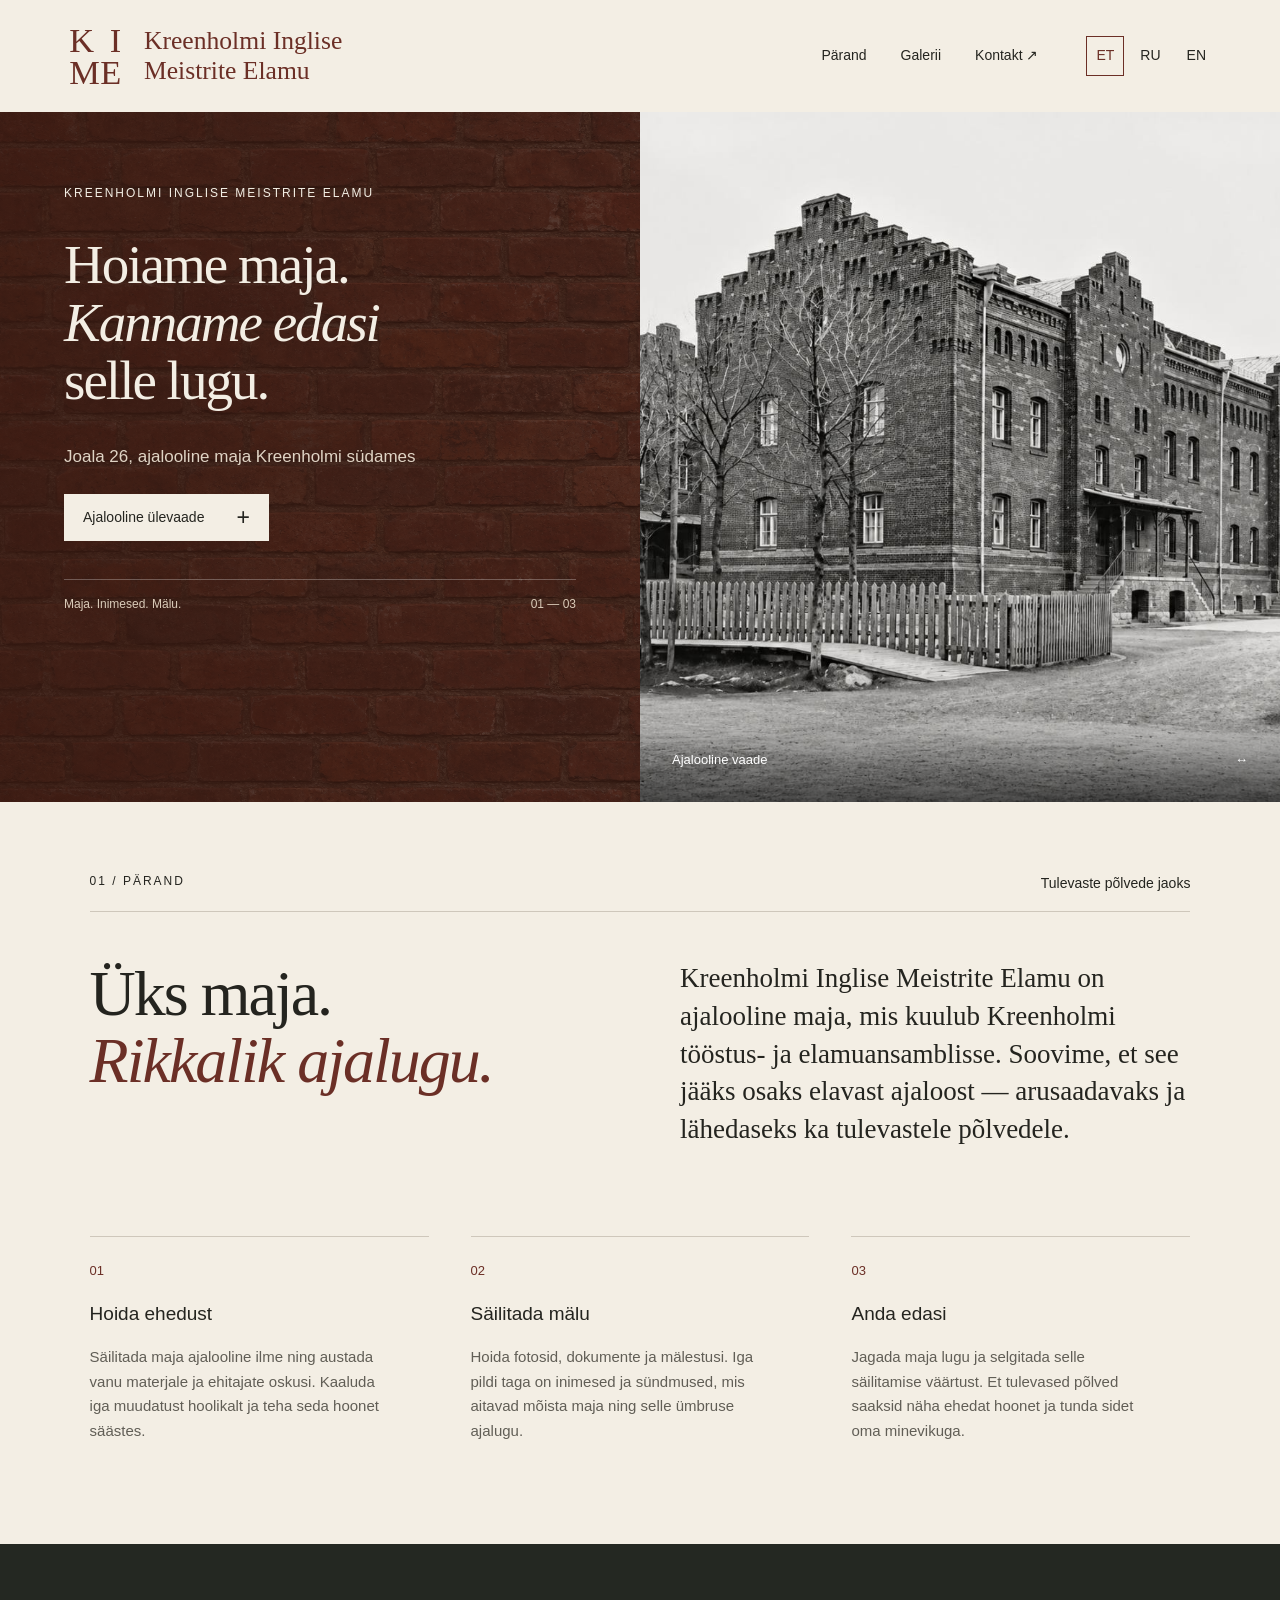
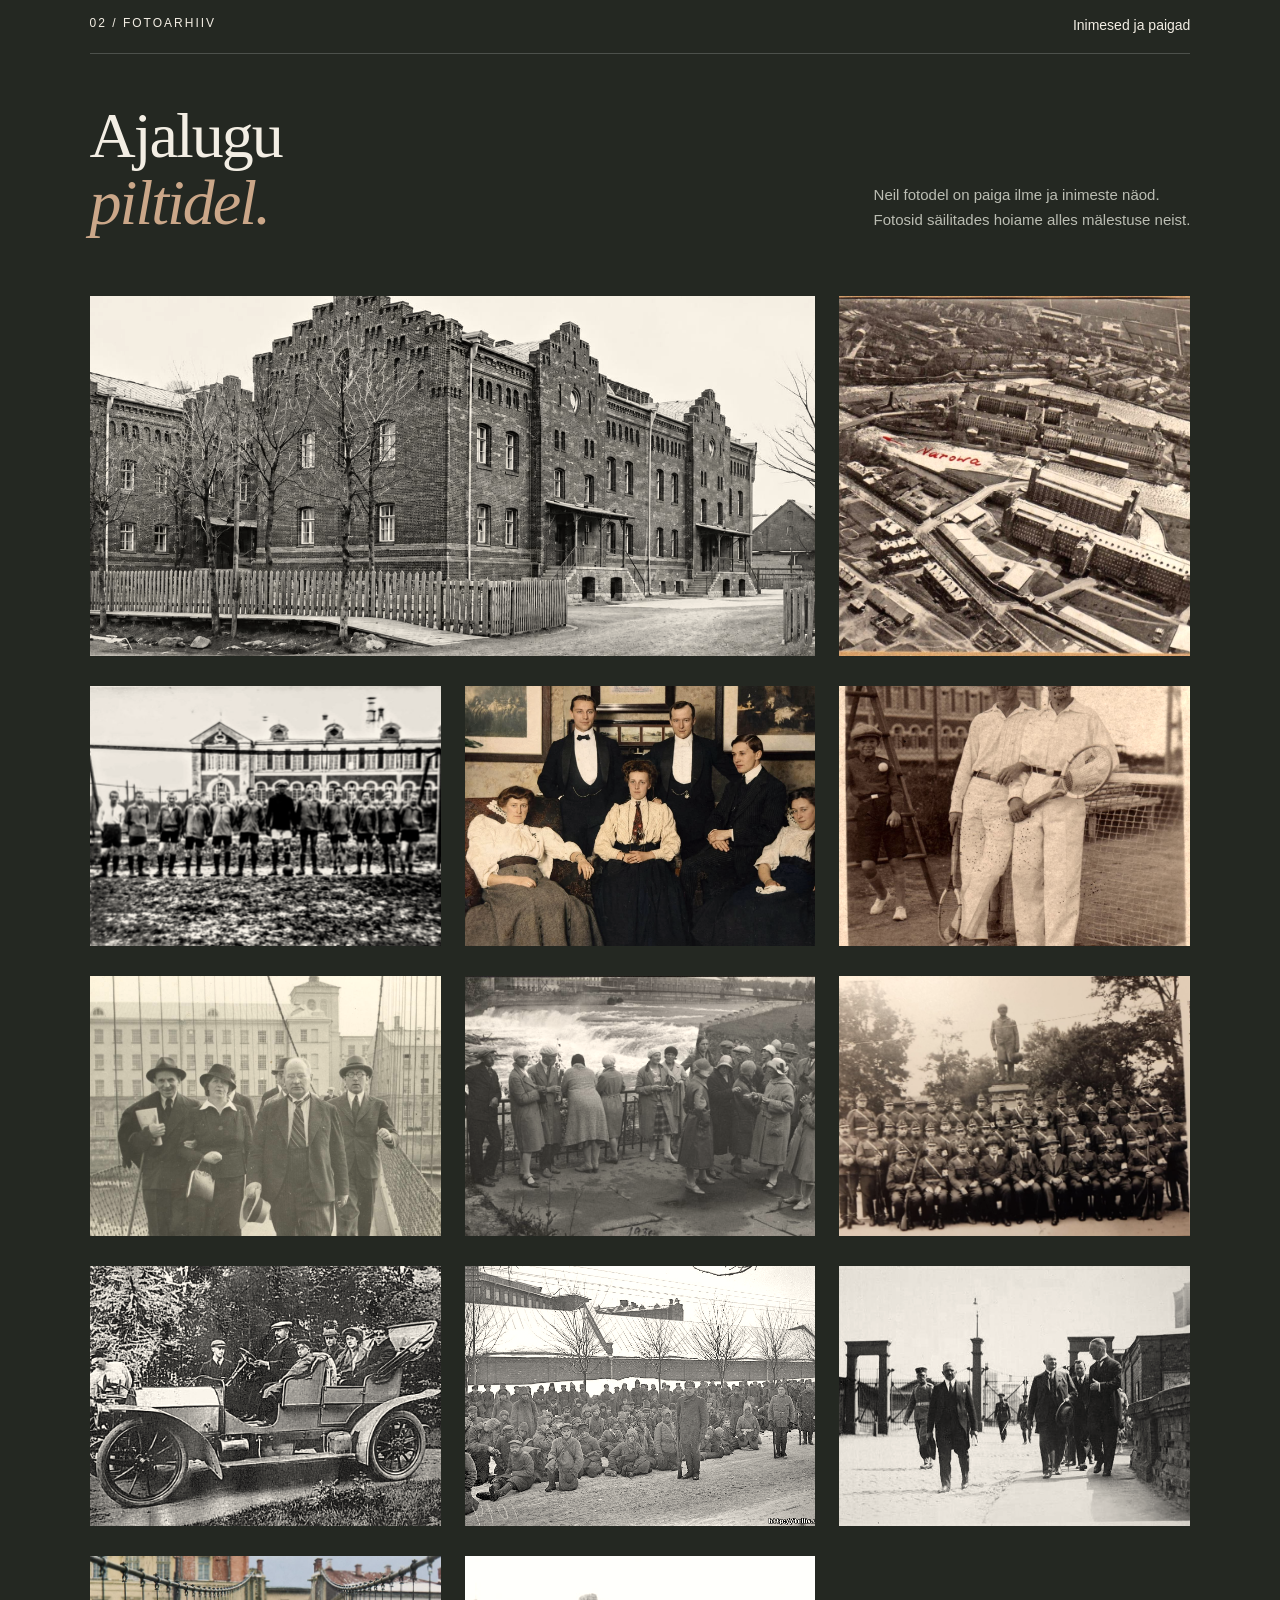
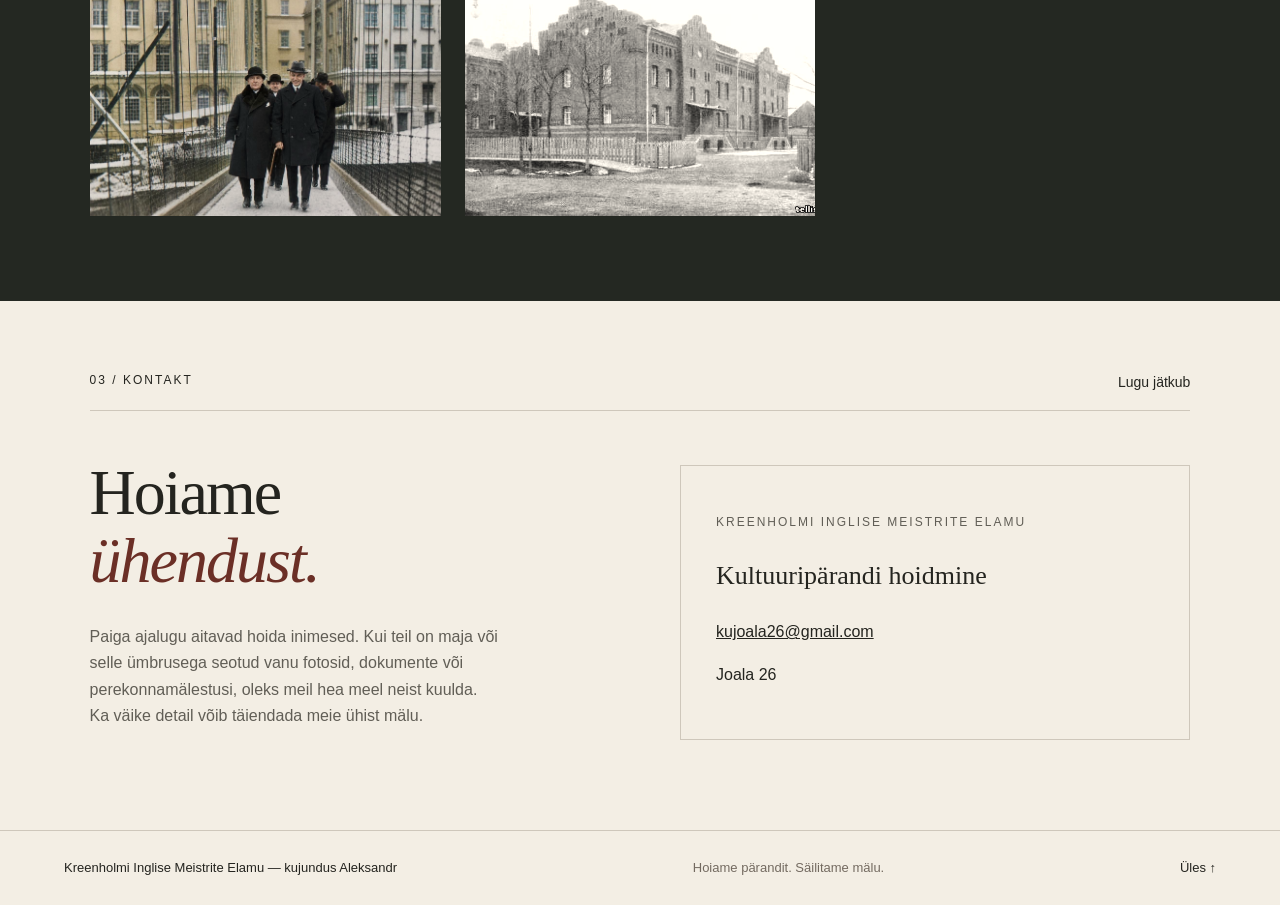
==== commit 2bed1f6f: "Add files via upload" ====
--- a/index.html
+++ b/index.html
@@ -1,9 +1,13 @@
 <!doctype html>
 <html lang="et"><head><meta charset="utf-8"><meta name="viewport" content="width=device-width,initial-scale=1"><title>Kreenholmi Inglise Meistrite Elamu — kultuuripärandi hoidmine</title><meta name="description" content="Kreenholmi Inglise Meistrite Elamu, Joala 26. Hoiame kultuuripärandit, maja ajalugu ja inimeste mälestusi. Fotoarhiiv."><link rel="icon" type="image/svg+xml" href="data:image/svg+xml,%3Csvg xmlns='http://www.w3.org/2000/svg' viewBox='0 0 32 32'%3E%3Crect width='32' height='32' rx='3' fill='%237c3025'/%3E%3Cpath d='M8 24V8h3v7l9-7h4l-10 8 11 8h-5l-9-7v7' fill='%23faf3e6'/%3E%3C/svg%3E"><link rel="stylesheet" href="style.css"><link rel="alternate" hreflang="et" href="index.html"><link rel="alternate" hreflang="ru" href="ru.html"><link rel="alternate" hreflang="en" href="en.html"><link rel="alternate" hreflang="x-default" href="index.html"><link rel="canonical" href="https://kime.ee/"></head>
 <body><a class="skip" href="#heritage">Liigu sisu juurde</a><header><a class="brand" href="#home"><img class="kime-logo" src="img/kime-logo.svg" alt="KIME" width="64" height="68"><span class="brand-name">Kreenholmi Inglise<br>Meistrite Elamu</span></a><nav aria-label="Põhinavigatsioon"><a href="#heritage">Pärand</a><a href="#gallery">Galerii</a><a href="#contacts">Kontakt <span aria-hidden="true">↗</span></a></nav><div class="languages" role="group" aria-label="Keel"><a href="index.html" lang="et" hreflang="et" aria-current="page" aria-label="Eesti">ET</a><a href="ru.html" lang="ru" hreflang="ru" aria-label="Русский">RU</a><a href="en.html" lang="en" hreflang="en" aria-label="English">EN</a></div></header>
-<main><section class="hero" id="home"><div class="hero-copy"><p class="eyebrow">KREENHOLMI INGLISE MEISTRITE ELAMU</p><h1>Hoiame maja.<br><em>Kanname edasi</em><br>selle lugu.</h1><p class="intro">Hoiame Kreenholmi Inglise Meistrite Elamu, et säilitada selle ehe ilme ja mälestus inimestest. Meie eesmärk on anda see kultuuripärand edasi tulevastele põlvedele.</p><a class="button" href="#heritage">Meie eesmärk <span aria-hidden="true">↘</span></a><div class="hero-foot"><span>Maja. Inimesed. Mälu.</span><span>01 — 03</span></div></div><figure class="hero-image"><button class="hero-flip" type="button" aria-label="Näita maja tänapäeval" aria-pressed="false"><span class="hero-flip-inner"><img class="hero-front" src="img/IMG-c93aa9bfe86058c648242e45ddeaec97-V.jpg" alt="Ajalooline foto ehisviiludega tellishoonest"><img class="hero-back" src="img/log1.jpg" alt="Maja tänapäeval" aria-hidden="true"></span></button><figcaption><span class="hero-era" data-past="Ajalooline vaade" data-present="Maja tänapäeval">Ajalooline vaade</span><span>↔</span></figcaption></figure></section>
-<section class="heritage section" id="heritage"><div class="section-kicker"><span>01 / PÄRAND</span><span>Tulevaste põlvede jaoks</span></div><div class="heritage-grid"><h2>Enamat<br>kui <em>seinad.</em></h2><div><p class="lead">Kultuuripärandi moodustab see, mida ei saa uuesti luua: ehedad detailid, inimeste töö ja paiga mälu.</p><p>Kreenholmi Inglise Meistrite Elamu on osa ajaloost, mille eest tunneme vastutust. Vanas tellismüüritises ja arhitektuursetes detailides on säilinud meistrite töö. Maja hoidmine tähendab meile selle töö austamist ja tähelepanelikku suhtumist kõigesse, mis on jõudnud meie päevini.</p><p>Meie eesmärk on säilitada hoone iseloom ja tuua selle ajalugu inimestele lähemale. Fotod, mälestused ja perekonnalood aitavad näha fassaadi taga eri põlvkondade elu. Soovime, et side minevikuga püsiks ka neil, kes tulevad pärast meid.</p></div></div><div class="values"><div><span>01</span><h3>Hoida ehedust</h3><p>Säilitada maja ajalooline ilme ning austada vanu materjale ja ehitajate oskusi. Kaaluda iga muudatust hoolikalt ja teha seda hoonet säästes.</p></div><div><span>02</span><h3>Säilitada mälu</h3><p>Hoida fotosid, dokumente ja mälestusi. Iga pildi taga on inimesed ja sündmused, mis aitavad mõista maja ning selle ümbruse ajalugu.</p></div><div><span>03</span><h3>Anda edasi</h3><p>Jagada maja lugu ja selgitada selle säilitamise väärtust. Et tulevased põlved saaksid näha ehedat hoonet ja tunda sidet oma minevikuga.</p></div></div></section>
+<main><section class="hero" id="home"><div class="hero-copy"><p class="eyebrow">KREENHOLMI INGLISE MEISTRITE ELAMU</p><h1>Hoiame maja.<br><em>Kanname edasi</em><br>selle lugu.</h1><p class="intro">Joala 26, ajalooline maja Kreenholmi südames</p><div class="history-disclosure"><button class="button history-toggle" type="button" aria-expanded="false" aria-controls="history-note">Ajalooline ülevaade <span aria-hidden="true">+</span></button><div class="history-reveal" id="history-note" inert><div class="history-clip"><article class="history-card" aria-label="Joala 26 maja ajalugu"><button type="button" class="history-close" aria-label="Sulge ajalooline ülevaade">×</button><p>Narvas aadressil Joala 26 asuv maja on 20. sajandi alguse ajalooline hoone, mis kuulus Kreenholmi manufaktuuri kompleksi.</p>
+<p>Hoone ehitati 1901. aastal (kultuurimälestiste registri andmetel 1906. aastal) arhitekt P. Alischi projekti järgi. Koos majadega nr 28 ja 30 moodustab see vabriku oskustöötajatele mõeldud eluhoonete ansambli — meistrite elamud. Hoone on ilmekas näide eklektikast ja historitsismist, milles leidub neogooti elemente.</p>
+<p>Hoone põhiplaan koosneb kahest peegelsümmeetrilisest plokist. Algselt asusid esimesel korrusel köögiga kahetoalised korterid ning teisel korrusel kolmetoalised korterid.</p>
+<p>Maja asub ajaloolises Kreenholmi piirkonnas, mis kujunes tekstiilivabriku ümber. Nimi „Joala” pärineb kunagise küla ja mõisa nimest ning seostub ka eestikeelse sõnaga „joad”, sest piirkond oli tuntud Narva jõe jugade poolest. Joala tänava majade ansambel on ainulaadne näide 20. sajandi alguse töölisasula terviklikust hoonestusest.</p>
+<p>Alates 14. jaanuarist 1998 on hoone ametlikult kantud Eesti kultuurimälestiste riiklikku registrisse historitsistliku tööliselamuarhitektuuri näitena.</p></article></div></div></div><div class="hero-foot"><span>Maja. Inimesed. Mälu.</span><span>01 — 03</span></div></div><figure class="hero-image"><button class="hero-flip" type="button" aria-label="Näita maja tänapäeval" aria-pressed="false"><span class="hero-flip-inner"><img class="hero-front" src="img/IMG-c93aa9bfe86058c648242e45ddeaec97-V.jpg" alt="Ajalooline foto ehisviiludega tellishoonest"><img class="hero-back" src="img/log1.jpg" alt="Maja tänapäeval" aria-hidden="true"></span></button><figcaption><span class="hero-era" data-past="Ajalooline vaade" data-present="Maja tänapäeval">Ajalooline vaade</span><span>↔</span></figcaption></figure></section>
+<section class="heritage section" id="heritage"><div class="section-kicker"><span>01 / PÄRAND</span><span>Tulevaste põlvede jaoks</span></div><div class="heritage-grid"><h2>Üks maja.<br><em>Rikkalik ajalugu.</em></h2><div><p class="lead">Kreenholmi Inglise Meistrite Elamu on ajalooline maja, mis kuulub Kreenholmi tööstus- ja elamuansamblisse. Soovime, et see jääks osaks elavast ajaloost — arusaadavaks ja lähedaseks ka tulevastele põlvedele.</p></div></div><div class="values"><div><span>01</span><h3>Hoida ehedust</h3><p>Säilitada maja ajalooline ilme ning austada vanu materjale ja ehitajate oskusi. Kaaluda iga muudatust hoolikalt ja teha seda hoonet säästes.</p></div><div><span>02</span><h3>Säilitada mälu</h3><p>Hoida fotosid, dokumente ja mälestusi. Iga pildi taga on inimesed ja sündmused, mis aitavad mõista maja ning selle ümbruse ajalugu.</p></div><div><span>03</span><h3>Anda edasi</h3><p>Jagada maja lugu ja selgitada selle säilitamise väärtust. Et tulevased põlved saaksid näha ehedat hoonet ja tunda sidet oma minevikuga.</p></div></div></section>
 <section class="gallery section" id="gallery"><div class="section-kicker"><span>02 / FOTOARHIIV</span><span>Inimesed ja paigad</span></div><div class="gallery-heading"><h2>Ajalugu<br><em>piltidel.</em></h2><p>Neil fotodel on paiga ilme ja inimeste näod.<br>Fotosid säilitades hoiame alles mälestuse neist.</p></div><div class="gallery-grid" id="gallery-grid"></div></section>
 <section class="contacts section" id="contacts"><div class="section-kicker"><span>03 / KONTAKT</span><span>Lugu jätkub</span></div><div class="contact-grid"><div><h2>Hoiame<br><em>ühendust.</em></h2><p>Paiga ajalugu aitavad hoida inimesed. Kui teil on maja või selle ümbrusega seotud vanu fotosid, dokumente või perekonnamälestusi, oleks meil hea meel neist kuulda. Ka väike detail võib täiendada meie ühist mälu.</p></div><div class="contact-card"><p class="eyebrow">KREENHOLMI INGLISE MEISTRITE ELAMU</p><h3>Kultuuripärandi hoidmine</h3><div id="contact-details"><p>Joala 26</p></div></div></div></section></main>
-<footer><a href="#home">Kreenholmi Inglise Meistrite Elamu</a><span>Hoiame pärandit. Säilitame mälu.</span><a href="#home" aria-label="Tagasi üles">Üles ↑</a></footer>
+<footer><div class="design-credit"><a href="https://kulgunarva-design.github.io/krenholm/index.html#home">Kreenholmi Inglise Meistrite Elamu</a> — kujundus <a class="designer-name" href="https://www.facebook.com/alex.kruusi/">Aleksandr</a></div><span>Hoiame pärandit. Säilitame mälu.</span><a href="#home" aria-label="Tagasi üles">Üles ↑</a></footer>
 <dialog id="lightbox" aria-label="Fotode vaatamine"><button class="close" aria-label="Sulge">×</button><button class="prev" aria-label="Eelmine foto">‹</button><figure><img id="large-photo" alt=""><figcaption id="photo-caption"></figcaption></figure><button class="next" aria-label="Järgmine foto">›</button></dialog><script src="photos-et.js"></script><script src="config.js"></script><script src="app.js"></script></body></html>
--- a/style.css
+++ b/style.css
@@ -14,3 +14,23 @@
 /* Archive / present-day photograph flip. */
 .hero-flip{position:absolute;inset:0;width:100%;height:100%;border:0;padding:0;background:transparent;perspective:1400px;color:inherit}.hero-flip-inner{display:block;position:absolute;inset:0;transform-style:preserve-3d;transition:transform .7s ease}.hero-flip img{position:absolute;inset:0;width:100%;height:100%;object-fit:cover;object-position:center;backface-visibility:hidden;-webkit-backface-visibility:hidden;filter:none}.hero-flip .hero-back{transform:rotateY(180deg);object-position:center 40%}.hero-flip.is-flipped .hero-flip-inner{transform:rotateY(180deg)}.hero-image figcaption{pointer-events:none}.hero-flip:focus-visible{outline:3px solid var(--paper);outline-offset:-6px}@media(prefers-reduced-motion:reduce){.hero-flip-inner{transition:none}}
 
+
+/* Staggered brickwork reveal from archive to today. */
+.hero-flip-inner,.hero-flip.is-flipped .hero-flip-inner{transform:none;transform-style:flat;transition:none}.hero-flip .hero-back{transform:none;opacity:0;transition:opacity .35s}.hero-flip.is-flipped .hero-back{opacity:1}.hero-flip.has-bricks .hero-back{opacity:0}.hero-masonry{position:absolute;inset:0;overflow:hidden;pointer-events:none}.hero-brick{position:absolute;display:block;background-repeat:no-repeat;opacity:0;transform:scale(.94);filter:sepia(.6);transition:opacity .42s ease,transform .55s cubic-bezier(.2,.65,.3,1),filter .55s ease;transition-delay:var(--return-delay)}.is-flipped .hero-brick{opacity:1;transform:scale(1);filter:sepia(0);transition-delay:var(--reveal-delay)}@media(prefers-reduced-motion:reduce){.hero-brick,.hero-flip .hero-back{transition:none;transition-delay:0s;transform:none;filter:none}}
+
+
+/* Slower brick reveal; gallery images without visible captions. */
+.hero-brick{transition-duration:.85s,1.1s,1.1s}.photo-label,#photo-caption{display:none}@media(prefers-reduced-motion:reduce){.hero-brick{transition:none}}
+
+
+/* Historical note unfolds beneath its trigger. */
+.history-disclosure{margin:23px 0 38px}.history-toggle{margin:0;border:0;text-align:left;gap:32px}.history-toggle>span{font-size:23px;line-height:1;transition:transform .4s}.history-disclosure.is-open .history-toggle>span{transform:rotate(45deg)}.history-reveal{display:grid;grid-template-rows:0fr;visibility:hidden;opacity:0;transition:grid-template-rows .6s ease,opacity .4s ease,visibility .6s}.history-disclosure.is-open .history-reveal{grid-template-rows:1fr;visibility:visible;opacity:1}.history-clip{overflow:hidden;min-height:0}.history-card{margin-top:18px;padding:24px 26px;background:var(--paper);color:var(--ink);border-top:3px solid #a56b50;box-shadow:0 12px 30px #160a0926;font-size:16px;line-height:1.7;transform:translateY(-8px);transition:transform .6s ease}.history-disclosure.is-open .history-card{transform:translateY(0)}.history-card p{margin:0 0 18px}.history-card p:first-child{font-family:Georgia,serif;font-size:21px;line-height:1.45;color:var(--red)}.history-card p:last-child{margin-bottom:0}@media(max-width:480px){.history-card{padding:20px}.history-toggle{gap:24px}}@media(prefers-reduced-motion:reduce){.history-reveal,.history-card,.history-toggle>span{transition:none}}
+
+
+/* Floating note does not participate in the hero layout. */
+.history-disclosure{position:relative;z-index:5}.history-reveal{position:absolute;top:100%;left:0;width:min(620px,82vw);display:block;grid-template-rows:none;z-index:10;padding-top:12px;transform:translateY(10px);transition:opacity .25s ease,transform .25s ease,visibility .25s;pointer-events:none}.history-disclosure.is-open .history-reveal{display:block;transform:translateY(0);pointer-events:auto}.history-clip{overflow:visible}.history-card{position:relative;margin-top:0;padding:30px 32px;max-height:min(65vh,650px);overflow-y:auto;overscroll-behavior:contain;transform:none;box-shadow:0 18px 55px #0005}.history-card p:first-of-type{font-family:Georgia,serif;font-size:21px;line-height:1.45;color:var(--red)}.history-close{position:sticky;top:0;float:right;margin:-20px -20px 4px 10px;border:0;background:var(--paper);color:var(--red);width:36px;height:36px;font-size:28px;line-height:1}.history-toggle{scroll-margin-top:25vh}@media(max-width:800px){.history-reveal{position:fixed;inset:50% auto auto 50%;width:calc(100vw - 32px);padding:0;transform:translate(-50%,-48%)}.history-disclosure.is-open .history-reveal{transform:translate(-50%,-50%)}.history-card{max-height:80dvh;padding:28px}}@media(prefers-reduced-motion:reduce){.history-reveal{transition:none}}
+
+
+/* Compact historical note. */
+.history-reveal{width:min(720px,88vw)}.history-card{padding:24px 28px;font-size:14px;line-height:1.5}.history-card p{margin-bottom:12px}.history-card p:first-of-type{font-family:Georgia,serif;font-size:17px;line-height:1.4;padding-right:16px}.history-close{margin:-14px -18px 2px 8px}@media(max-width:800px){.history-reveal{width:calc(100vw - 32px)}.history-card{padding:24px;max-height:85dvh}}
+
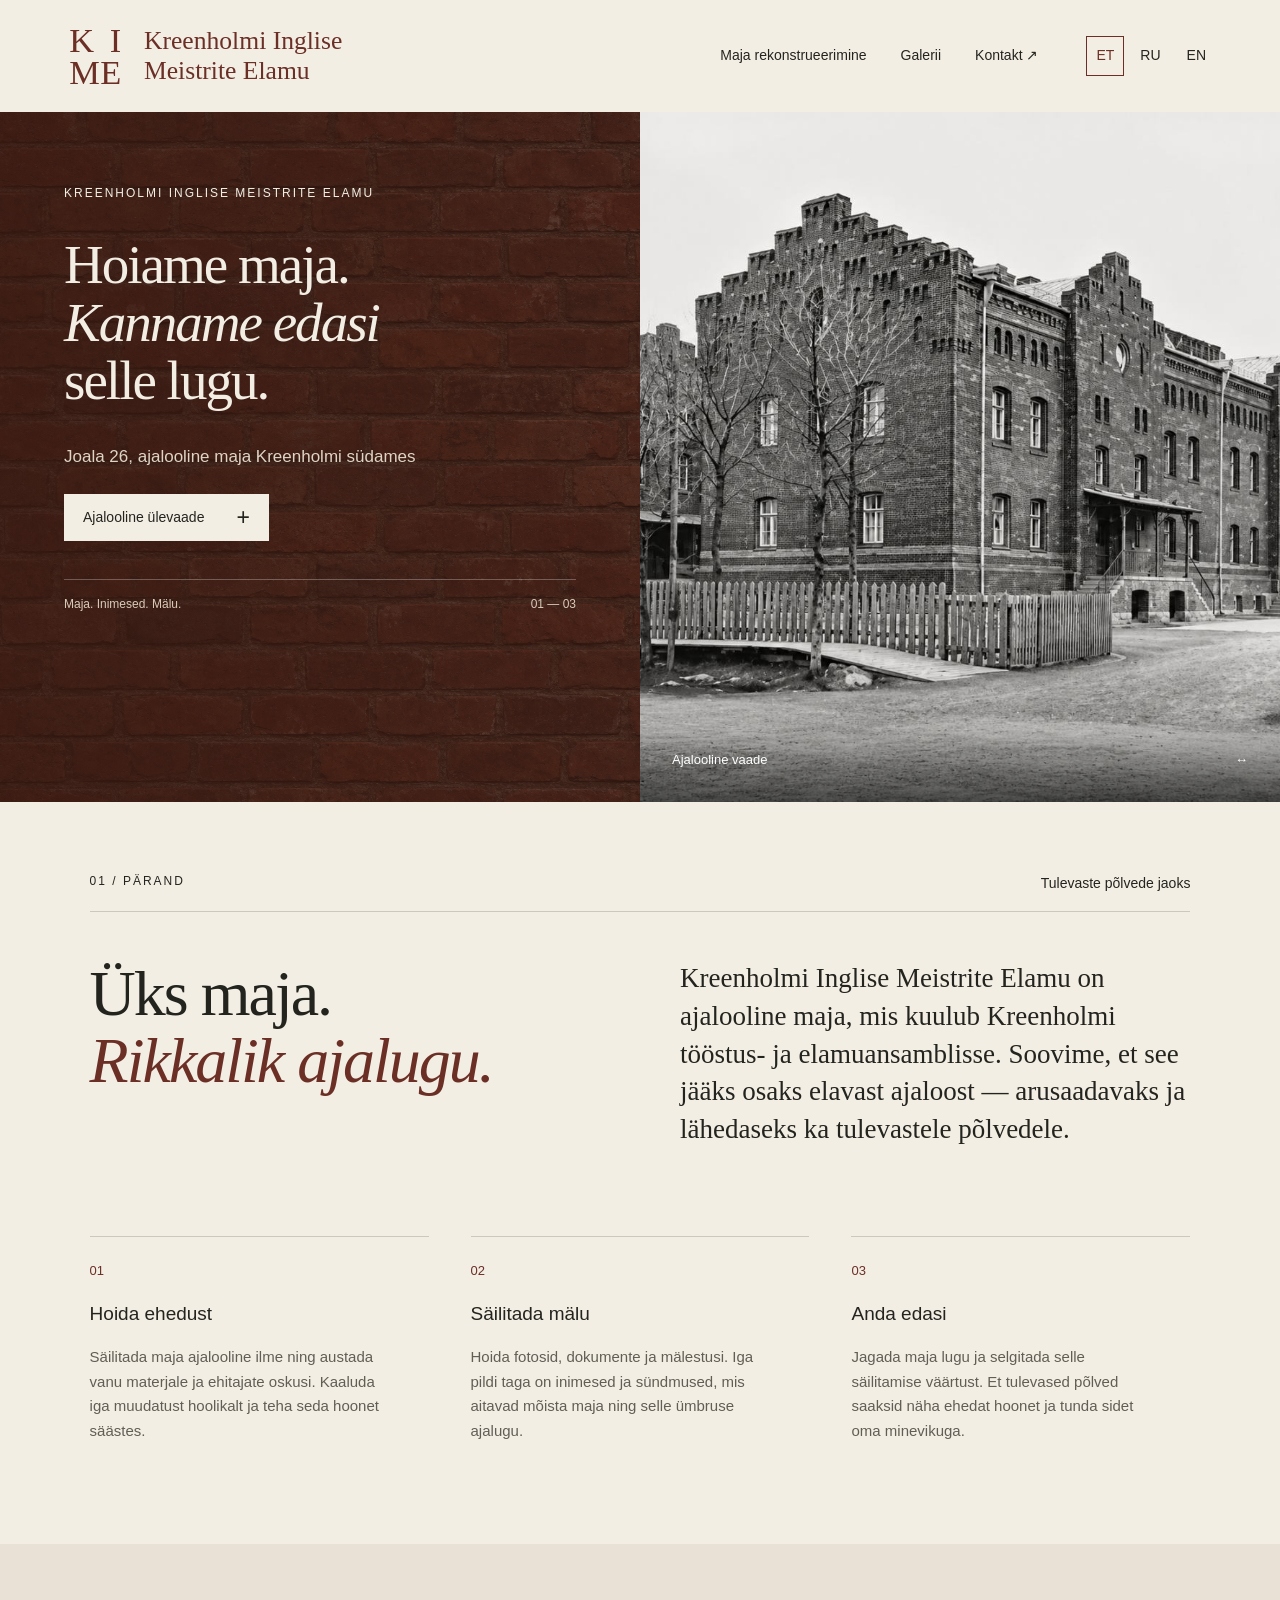
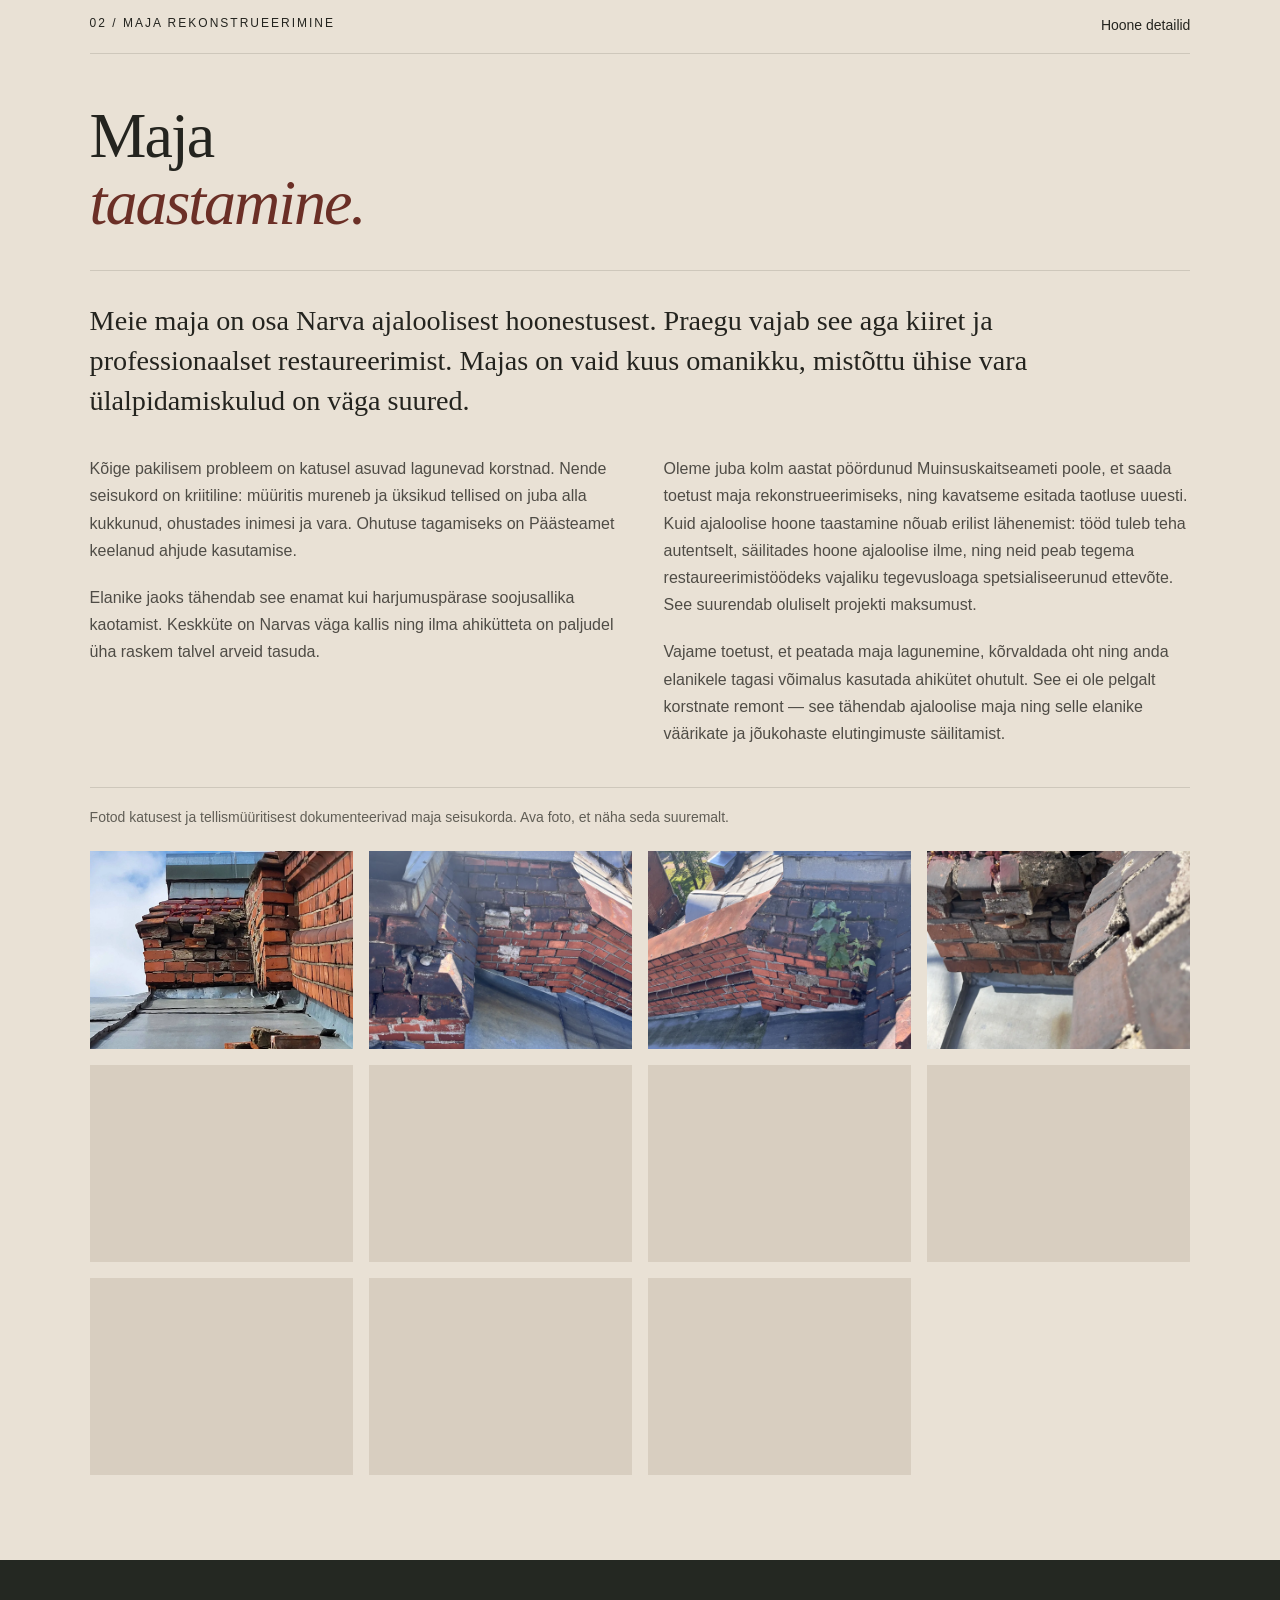
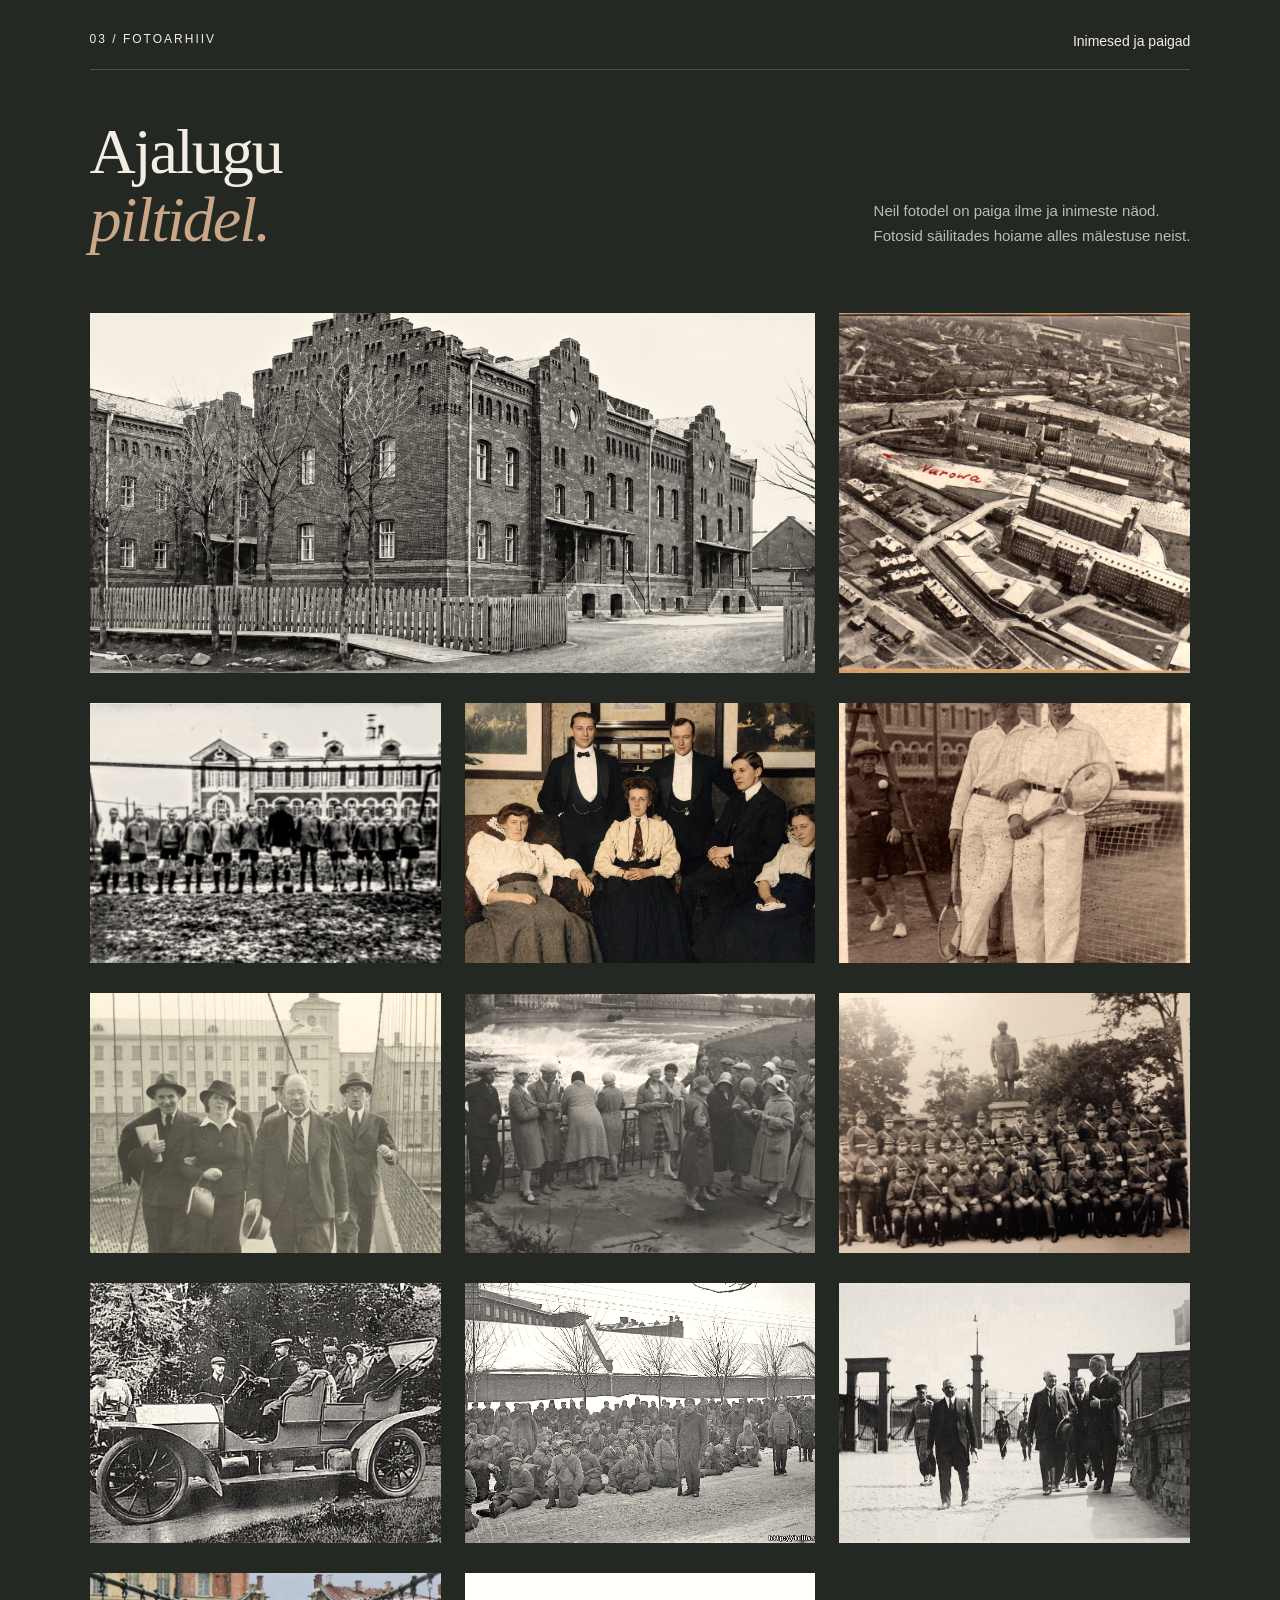
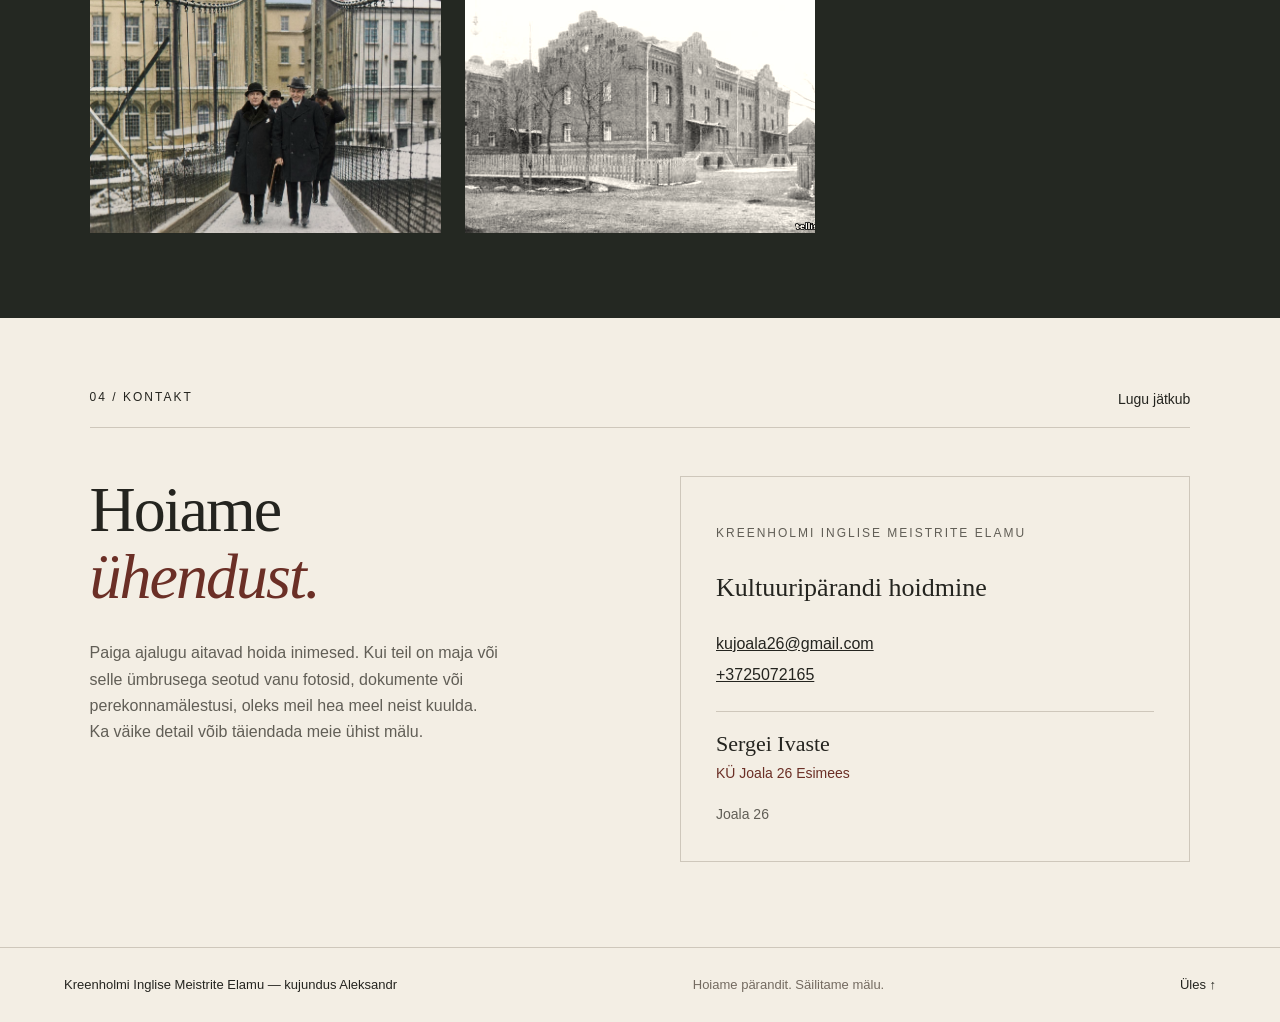
==== commit 1d064e5b: "Add files via upload" ====
--- a/index.html
+++ b/index.html
@@ -1,13 +1,14 @@
 <!doctype html>
 <html lang="et"><head><meta charset="utf-8"><meta name="viewport" content="width=device-width,initial-scale=1"><title>Kreenholmi Inglise Meistrite Elamu — kultuuripärandi hoidmine</title><meta name="description" content="Kreenholmi Inglise Meistrite Elamu, Joala 26. Hoiame kultuuripärandit, maja ajalugu ja inimeste mälestusi. Fotoarhiiv."><link rel="icon" type="image/svg+xml" href="data:image/svg+xml,%3Csvg xmlns='http://www.w3.org/2000/svg' viewBox='0 0 32 32'%3E%3Crect width='32' height='32' rx='3' fill='%237c3025'/%3E%3Cpath d='M8 24V8h3v7l9-7h4l-10 8 11 8h-5l-9-7v7' fill='%23faf3e6'/%3E%3C/svg%3E"><link rel="stylesheet" href="style.css"><link rel="alternate" hreflang="et" href="index.html"><link rel="alternate" hreflang="ru" href="ru.html"><link rel="alternate" hreflang="en" href="en.html"><link rel="alternate" hreflang="x-default" href="index.html"><link rel="canonical" href="https://kime.ee/"></head>
-<body><a class="skip" href="#heritage">Liigu sisu juurde</a><header><a class="brand" href="#home"><img class="kime-logo" src="img/kime-logo.svg" alt="KIME" width="64" height="68"><span class="brand-name">Kreenholmi Inglise<br>Meistrite Elamu</span></a><nav aria-label="Põhinavigatsioon"><a href="#heritage">Pärand</a><a href="#gallery">Galerii</a><a href="#contacts">Kontakt <span aria-hidden="true">↗</span></a></nav><div class="languages" role="group" aria-label="Keel"><a href="index.html" lang="et" hreflang="et" aria-current="page" aria-label="Eesti">ET</a><a href="ru.html" lang="ru" hreflang="ru" aria-label="Русский">RU</a><a href="en.html" lang="en" hreflang="en" aria-label="English">EN</a></div></header>
-<main><section class="hero" id="home"><div class="hero-copy"><p class="eyebrow">KREENHOLMI INGLISE MEISTRITE ELAMU</p><h1>Hoiame maja.<br><em>Kanname edasi</em><br>selle lugu.</h1><p class="intro">Joala 26, ajalooline maja Kreenholmi südames</p><div class="history-disclosure"><button class="button history-toggle" type="button" aria-expanded="false" aria-controls="history-note">Ajalooline ülevaade <span aria-hidden="true">+</span></button><div class="history-reveal" id="history-note" inert><div class="history-clip"><article class="history-card" aria-label="Joala 26 maja ajalugu"><button type="button" class="history-close" aria-label="Sulge ajalooline ülevaade">×</button><p>Narvas aadressil Joala 26 asuv maja on 20. sajandi alguse ajalooline hoone, mis kuulus Kreenholmi manufaktuuri kompleksi.</p>
-<p>Hoone ehitati 1901. aastal (kultuurimälestiste registri andmetel 1906. aastal) arhitekt P. Alischi projekti järgi. Koos majadega nr 28 ja 30 moodustab see vabriku oskustöötajatele mõeldud eluhoonete ansambli — meistrite elamud. Hoone on ilmekas näide eklektikast ja historitsismist, milles leidub neogooti elemente.</p>
-<p>Hoone põhiplaan koosneb kahest peegelsümmeetrilisest plokist. Algselt asusid esimesel korrusel köögiga kahetoalised korterid ning teisel korrusel kolmetoalised korterid.</p>
-<p>Maja asub ajaloolises Kreenholmi piirkonnas, mis kujunes tekstiilivabriku ümber. Nimi „Joala” pärineb kunagise küla ja mõisa nimest ning seostub ka eestikeelse sõnaga „joad”, sest piirkond oli tuntud Narva jõe jugade poolest. Joala tänava majade ansambel on ainulaadne näide 20. sajandi alguse töölisasula terviklikust hoonestusest.</p>
+<body><a class="skip" href="#heritage">Liigu sisu juurde</a><header><a class="brand" href="#home"><img class="kime-logo" src="img/kime-logo.svg" alt="KIME" width="64" height="68"><span class="brand-name">Kreenholmi Inglise<br>Meistrite Elamu</span></a><nav aria-label="Põhinavigatsioon"><a href="#renovation">Maja rekonstrueerimine</a><a href="#gallery">Galerii</a><a href="#contacts">Kontakt <span aria-hidden="true">↗</span></a></nav><div class="languages" role="group" aria-label="Keel"><a href="index.html" lang="et" hreflang="et" aria-current="page" aria-label="Eesti">ET</a><a href="ru.html" lang="ru" hreflang="ru" aria-label="Русский">RU</a><a href="en.html" lang="en" hreflang="en" aria-label="English">EN</a></div></header>
+<main><section class="hero" id="home"><div class="hero-copy"><p class="eyebrow">KREENHOLMI INGLISE MEISTRITE ELAMU</p><h1>Hoiame maja.<br><em>Kanname edasi</em><br>selle lugu.</h1><p class="intro">Joala 26, ajalooline maja Kreenholmi südames</p><div class="history-disclosure"><button class="button history-toggle" type="button" aria-expanded="false" aria-controls="history-note">Ajalooline ülevaade <span aria-hidden="true">+</span></button><div class="history-reveal" id="history-note" inert><div class="history-clip"><article class="history-card" aria-label="Joala 26 maja ajalugu"><button type="button" class="history-close" aria-label="Sulge ajalooline ülevaade">×</button><p>Narvas aadressil Joala 26 asuv maja on 20. sajandi alguse ajalooline hoone, mis kuulus Kreenholmi manufaktuuri kompleksi.</p>
+<p>Hoone ehitati 1901. aastal (kultuurimälestiste registri andmetel 1906. aastal) arhitekt P. Alischi projekti järgi. Koos majadega nr 28 ja 30 moodustab see vabriku oskustöötajatele mõeldud eluhoonete ansambli — meistrite elamud. Hoone on ilmekas näide eklektikast ja historitsismist, milles leidub neogooti elemente.</p>
+<p>Hoone põhiplaan koosneb kahest peegelsümmeetrilisest plokist. Algselt asusid esimesel korrusel köögiga kahetoalised korterid ning teisel korrusel kolmetoalised korterid.</p>
+<p>Maja asub ajaloolises Kreenholmi piirkonnas, mis kujunes tekstiilivabriku ümber. Nimi „Joala” pärineb kunagise küla ja mõisa nimest ning seostub ka eestikeelse sõnaga „joad”, sest piirkond oli tuntud Narva jõe jugade poolest. Joala tänava majade ansambel on ainulaadne näide 20. sajandi alguse töölisasula terviklikust hoonestusest.</p>
 <p>Alates 14. jaanuarist 1998 on hoone ametlikult kantud Eesti kultuurimälestiste riiklikku registrisse historitsistliku tööliselamuarhitektuuri näitena.</p></article></div></div></div><div class="hero-foot"><span>Maja. Inimesed. Mälu.</span><span>01 — 03</span></div></div><figure class="hero-image"><button class="hero-flip" type="button" aria-label="Näita maja tänapäeval" aria-pressed="false"><span class="hero-flip-inner"><img class="hero-front" src="img/IMG-c93aa9bfe86058c648242e45ddeaec97-V.jpg" alt="Ajalooline foto ehisviiludega tellishoonest"><img class="hero-back" src="img/log1.jpg" alt="Maja tänapäeval" aria-hidden="true"></span></button><figcaption><span class="hero-era" data-past="Ajalooline vaade" data-present="Maja tänapäeval">Ajalooline vaade</span><span>↔</span></figcaption></figure></section>
 <section class="heritage section" id="heritage"><div class="section-kicker"><span>01 / PÄRAND</span><span>Tulevaste põlvede jaoks</span></div><div class="heritage-grid"><h2>Üks maja.<br><em>Rikkalik ajalugu.</em></h2><div><p class="lead">Kreenholmi Inglise Meistrite Elamu on ajalooline maja, mis kuulub Kreenholmi tööstus- ja elamuansamblisse. Soovime, et see jääks osaks elavast ajaloost — arusaadavaks ja lähedaseks ka tulevastele põlvedele.</p></div></div><div class="values"><div><span>01</span><h3>Hoida ehedust</h3><p>Säilitada maja ajalooline ilme ning austada vanu materjale ja ehitajate oskusi. Kaaluda iga muudatust hoolikalt ja teha seda hoonet säästes.</p></div><div><span>02</span><h3>Säilitada mälu</h3><p>Hoida fotosid, dokumente ja mälestusi. Iga pildi taga on inimesed ja sündmused, mis aitavad mõista maja ning selle ümbruse ajalugu.</p></div><div><span>03</span><h3>Anda edasi</h3><p>Jagada maja lugu ja selgitada selle säilitamise väärtust. Et tulevased põlved saaksid näha ehedat hoonet ja tunda sidet oma minevikuga.</p></div></div></section>
-<section class="gallery section" id="gallery"><div class="section-kicker"><span>02 / FOTOARHIIV</span><span>Inimesed ja paigad</span></div><div class="gallery-heading"><h2>Ajalugu<br><em>piltidel.</em></h2><p>Neil fotodel on paiga ilme ja inimeste näod.<br>Fotosid säilitades hoiame alles mälestuse neist.</p></div><div class="gallery-grid" id="gallery-grid"></div></section>
-<section class="contacts section" id="contacts"><div class="section-kicker"><span>03 / KONTAKT</span><span>Lugu jätkub</span></div><div class="contact-grid"><div><h2>Hoiame<br><em>ühendust.</em></h2><p>Paiga ajalugu aitavad hoida inimesed. Kui teil on maja või selle ümbrusega seotud vanu fotosid, dokumente või perekonnamälestusi, oleks meil hea meel neist kuulda. Ka väike detail võib täiendada meie ühist mälu.</p></div><div class="contact-card"><p class="eyebrow">KREENHOLMI INGLISE MEISTRITE ELAMU</p><h3>Kultuuripärandi hoidmine</h3><div id="contact-details"><p>Joala 26</p></div></div></div></section></main>
+<section class="renovation section" id="renovation"><div class="section-kicker"><span>02 / MAJA REKONSTRUEERIMINE</span><span>Hoone detailid</span></div><div class="renovation-heading"><h2>Maja<br><em>taastamine.</em></h2></div><div class="renovation-story"><p class="renovation-lead">Meie maja on osa Narva ajaloolisest hoonestusest. Praegu vajab see aga kiiret ja professionaalset restaureerimist. Majas on vaid kuus omanikku, mistõttu ühise vara ülalpidamiskulud on väga suured.</p><div class="renovation-copy"><div><p>Kõige pakilisem probleem on katusel asuvad lagunevad korstnad. Nende seisukord on kriitiline: müüritis mureneb ja üksikud tellised on juba alla kukkunud, ohustades inimesi ja vara. Ohutuse tagamiseks on Päästeamet keelanud ahjude kasutamise.</p><p>Elanike jaoks tähendab see enamat kui harjumuspärase soojusallika kaotamist. Keskküte on Narvas väga kallis ning ilma ahikütteta on paljudel üha raskem talvel arveid tasuda.</p></div><div><p>Oleme juba kolm aastat pöördunud Muinsuskaitseameti poole, et saada toetust maja rekonstrueerimiseks, ning kavatseme esitada taotluse uuesti. Kuid ajaloolise hoone taastamine nõuab erilist lähenemist: tööd tuleb teha autentselt, säilitades hoone ajaloolise ilme, ning neid peab tegema restaureerimistöödeks vajaliku tegevusloaga spetsialiseerunud ettevõte. See suurendab oluliselt projekti maksumust.</p><p>Vajame toetust, et peatada maja lagunemine, kõrvaldada oht ning anda elanikele tagasi võimalus kasutada ahikütet ohutult. See ei ole pelgalt korstnate remont — see tähendab ajaloolise maja ning selle elanike väärikate ja jõukohaste elutingimuste säilitamist.</p></div></div></div><p class="renovation-photo-intro">Fotod katusest ja tellismüüritisest dokumenteerivad maja seisukorda. Ava foto, et näha seda suuremalt.</p><div class="renovation-grid" id="renovation-grid"></div></section>
+<section class="gallery section" id="gallery"><div class="section-kicker"><span>03 / FOTOARHIIV</span><span>Inimesed ja paigad</span></div><div class="gallery-heading"><h2>Ajalugu<br><em>piltidel.</em></h2><p>Neil fotodel on paiga ilme ja inimeste näod.<br>Fotosid säilitades hoiame alles mälestuse neist.</p></div><div class="gallery-grid" id="gallery-grid"></div></section>
+<section class="contacts section" id="contacts"><div class="section-kicker"><span>04 / KONTAKT</span><span>Lugu jätkub</span></div><div class="contact-grid"><div><h2>Hoiame<br><em>ühendust.</em></h2><p>Paiga ajalugu aitavad hoida inimesed. Kui teil on maja või selle ümbrusega seotud vanu fotosid, dokumente või perekonnamälestusi, oleks meil hea meel neist kuulda. Ka väike detail võib täiendada meie ühist mälu.</p></div><div class="contact-card"><p class="eyebrow">KREENHOLMI INGLISE MEISTRITE ELAMU</p><h3>Kultuuripärandi hoidmine</h3><div id="contact-details"><a href="mailto:kujoala26@gmail.com">kujoala26@gmail.com</a><a href="tel:+3725072165">+3725072165</a><p class="contact-person">Sergei Ivaste</p><p class="contact-role">KÜ Joala 26 Esimees</p><p class="contact-address">Joala 26</p></div></div></div></section></main>
 <footer><div class="design-credit"><a href="https://kulgunarva-design.github.io/krenholm/index.html#home">Kreenholmi Inglise Meistrite Elamu</a> — kujundus <a class="designer-name" href="https://www.facebook.com/alex.kruusi/">Aleksandr</a></div><span>Hoiame pärandit. Säilitame mälu.</span><a href="#home" aria-label="Tagasi üles">Üles ↑</a></footer>
-<dialog id="lightbox" aria-label="Fotode vaatamine"><button class="close" aria-label="Sulge">×</button><button class="prev" aria-label="Eelmine foto">‹</button><figure><img id="large-photo" alt=""><figcaption id="photo-caption"></figcaption></figure><button class="next" aria-label="Järgmine foto">›</button></dialog><script src="photos-et.js"></script><script src="config.js"></script><script src="app.js"></script></body></html>+<dialog id="lightbox" aria-label="Fotode vaatamine"><button class="close" aria-label="Sulge">×</button><button class="prev" aria-label="Eelmine foto">‹</button><figure><img id="large-photo" alt=""><figcaption id="photo-caption"></figcaption></figure><button class="next" aria-label="Järgmine foto">›</button></dialog><script src="photos-et.js"></script><script src="config.js"></script><script src="app.js"></script></body></html>
--- a/style.css
+++ b/style.css
@@ -33,4 +33,15 @@
 
 /* Compact historical note. */
 .history-reveal{width:min(720px,88vw)}.history-card{padding:24px 28px;font-size:14px;line-height:1.5}.history-card p{margin-bottom:12px}.history-card p:first-of-type{font-family:Georgia,serif;font-size:17px;line-height:1.4;padding-right:16px}.history-close{margin:-14px -18px 2px 8px}@media(max-width:800px){.history-reveal{width:calc(100vw - 32px)}.history-card{padding:24px;max-height:85dvh}}
+
+/* The renovation photographs form a compact visual record. */
+.renovation{background:#e9e1d5}.renovation-heading{display:flex;align-items:end;justify-content:space-between;gap:38px;margin-bottom:30px}.renovation-heading h2{margin-bottom:0}.renovation-heading p{max-width:390px;margin:0 0 7px;color:#615e56;font-size:15px}.renovation-grid{display:grid;grid-template-columns:repeat(4,minmax(0,1fr));gap:16px}.renovation-photo{display:block;width:100%;aspect-ratio:4/3;padding:0;border:0;overflow:hidden;background:#d8cec0}.renovation-photo img{display:block;width:100%;height:100%;object-fit:cover;transition:transform .3s ease,filter .3s ease}.renovation-photo:hover img{transform:scale(1.04);filter:brightness(1.06)}.renovation-photo:focus-visible{outline:3px solid var(--red);outline-offset:3px}@media(max-width:900px){.renovation-grid{grid-template-columns:repeat(3,minmax(0,1fr))}}@media(max-width:800px){.renovation-heading{display:block}.renovation-heading p{margin-top:18px}.renovation-grid{gap:12px}}@media(max-width:540px){header nav{justify-content:flex-start;flex-wrap:wrap;gap:5px 18px}.renovation-grid{grid-template-columns:repeat(2,minmax(0,1fr));gap:10px}.renovation-heading p{font-size:14px}}@media(prefers-reduced-motion:reduce){.renovation-photo img{transition:none}}
+@media(max-width:540px){.renovation-photo:last-child:nth-child(odd){grid-column:1/-1;width:calc((100% - 10px)/2);justify-self:center}html[lang="et"] .hero h1{font-size:clamp(34px,10.8vw,43px)}}
+@media(max-width:540px){html[lang="ru"] .renovation-heading h2{font-size:clamp(37px,11vw,48px)}}
+
+/* Restoration story sits between the section title and photographic record. */
+.renovation-heading{margin-bottom:34px}.renovation-story{border-top:1px solid var(--line);padding-top:30px;margin-bottom:40px}.renovation-lead{max-width:1050px;margin:0 0 34px;font-family:Georgia,serif;font-size:clamp(21px,2.2vw,29px);line-height:1.42}.renovation-copy{display:grid;grid-template-columns:repeat(2,minmax(0,1fr));gap:48px;max-width:1100px}.renovation-copy p{margin:0 0 20px;color:#4f4c46;font-size:16px;line-height:1.7}.renovation-copy p:last-child{margin-bottom:0}.renovation-photo-intro{border-top:1px solid var(--line);padding-top:18px;margin:0 0 22px;color:#615e56;font-size:14px}@media(max-width:800px){.renovation-story{padding-top:24px}.renovation-copy{gap:26px}}@media(max-width:650px){.renovation-heading{margin-bottom:24px}.renovation-story{margin-bottom:32px}.renovation-lead{font-size:22px;margin-bottom:24px}.renovation-copy{grid-template-columns:1fr;gap:20px}.renovation-copy p{font-size:15px;line-height:1.65;margin-bottom:18px}}
+
+/* Contact details remain readable as one compact card. */
+#contact-details a{margin-bottom:5px}#contact-details .contact-person{margin:22px 0 0;padding-top:18px;border-top:1px solid var(--line);font-family:Georgia,serif;font-size:22px;line-height:1.3;color:var(--ink)}#contact-details .contact-role{margin:4px 0 0;color:var(--red);font-size:14px}#contact-details .contact-address{margin:18px 0 0;color:#615e56;font-size:14px}
 
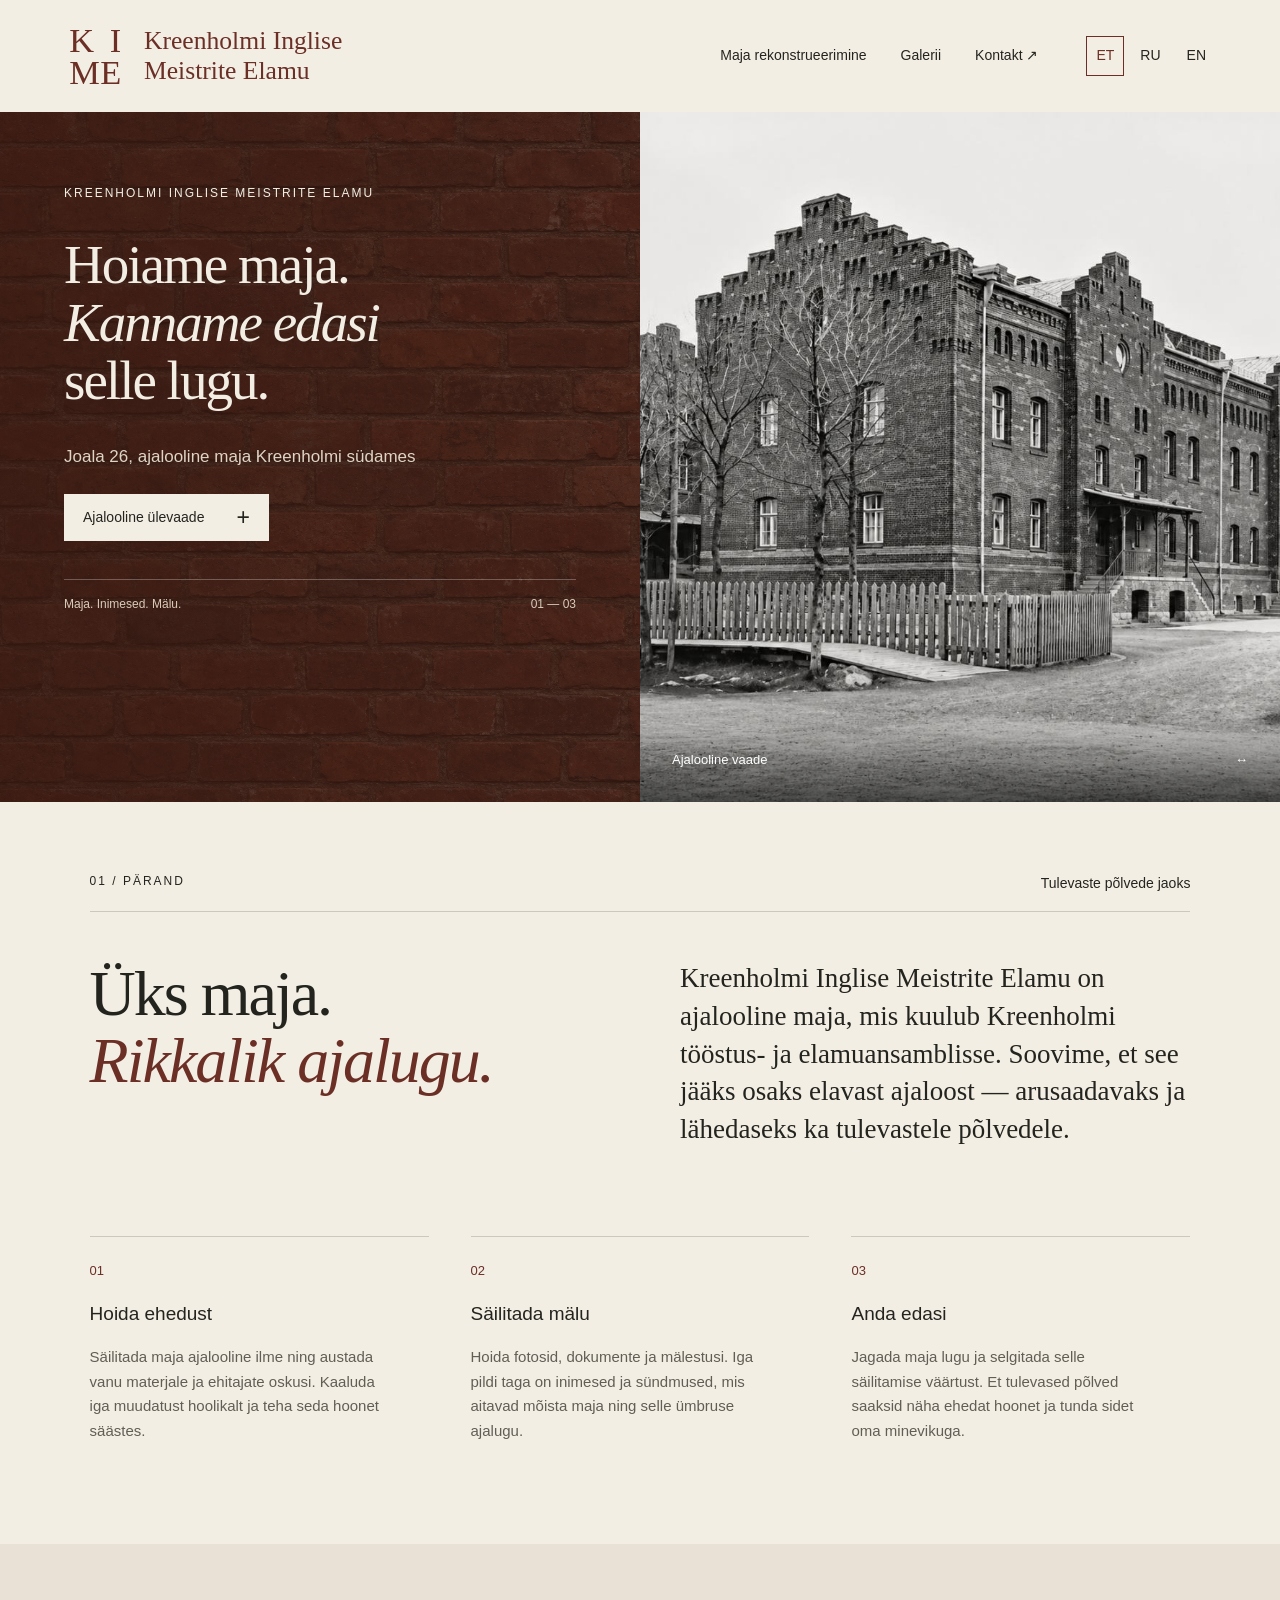
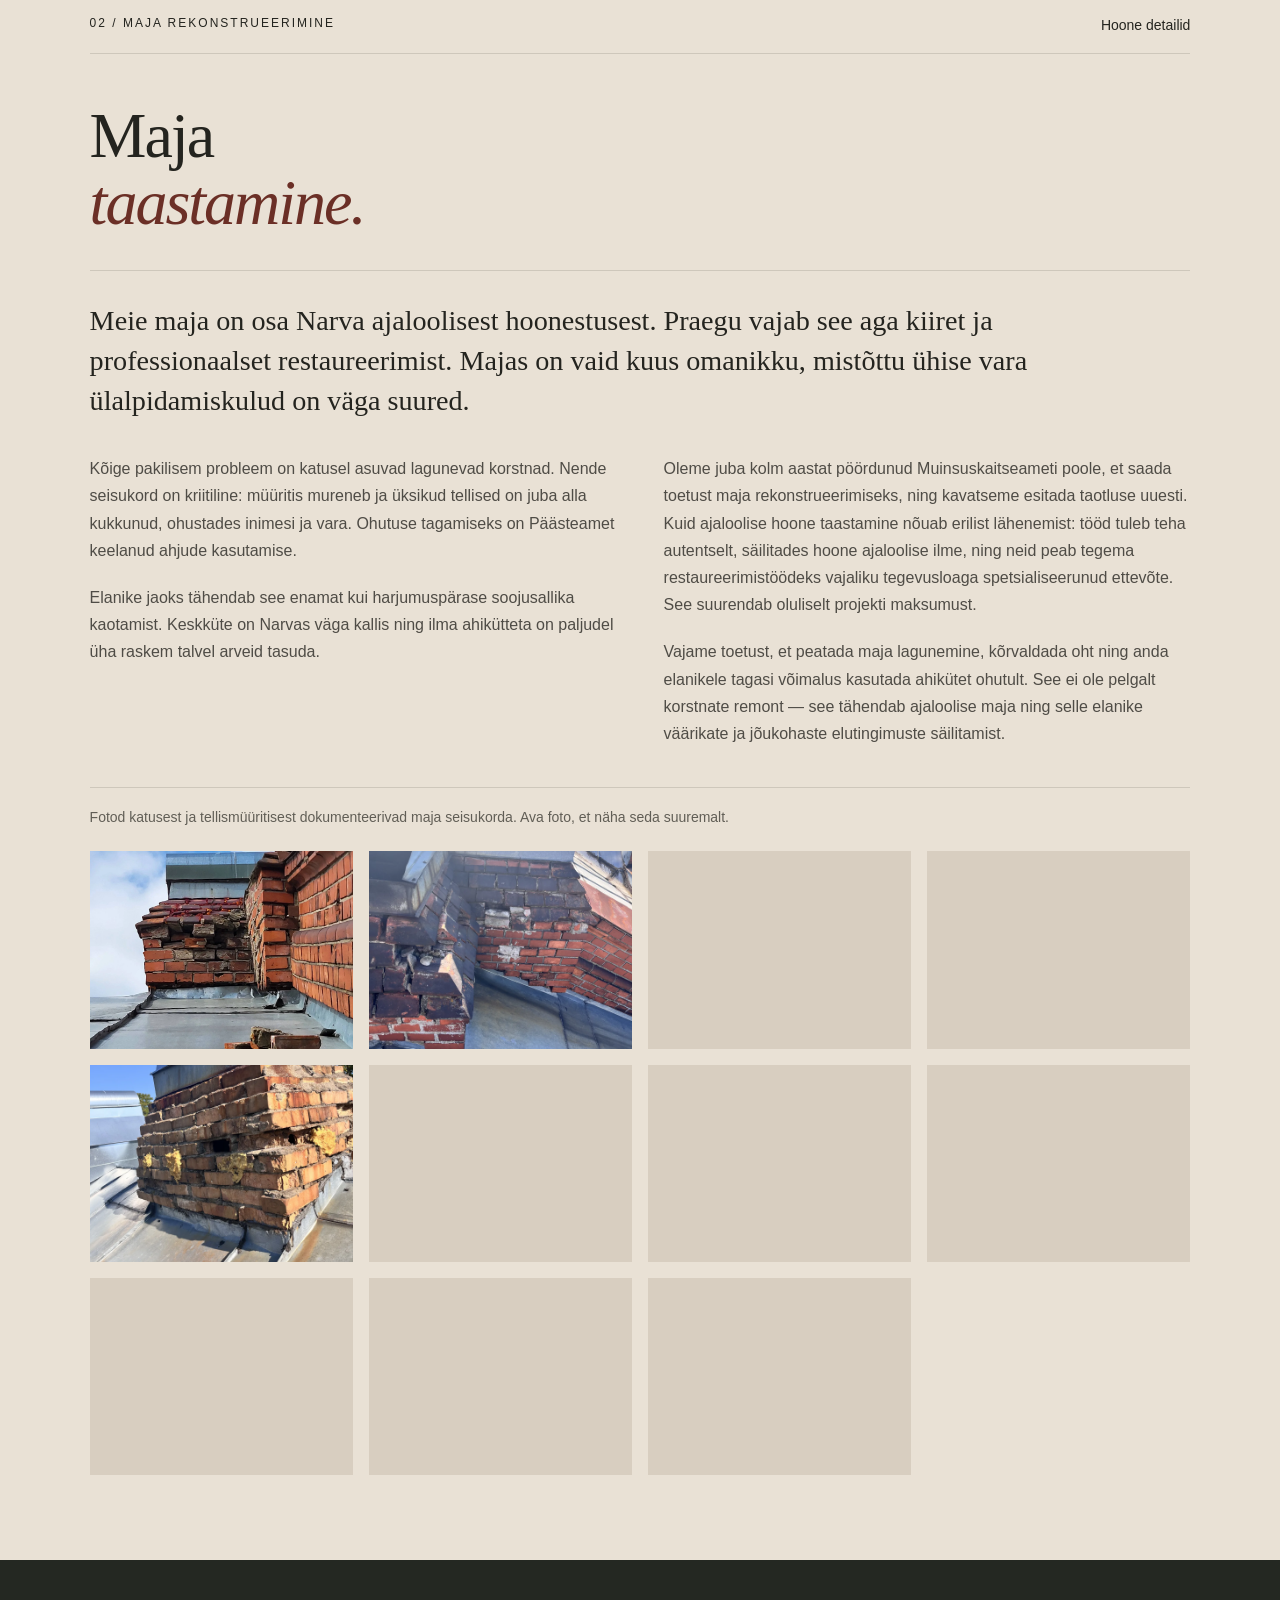
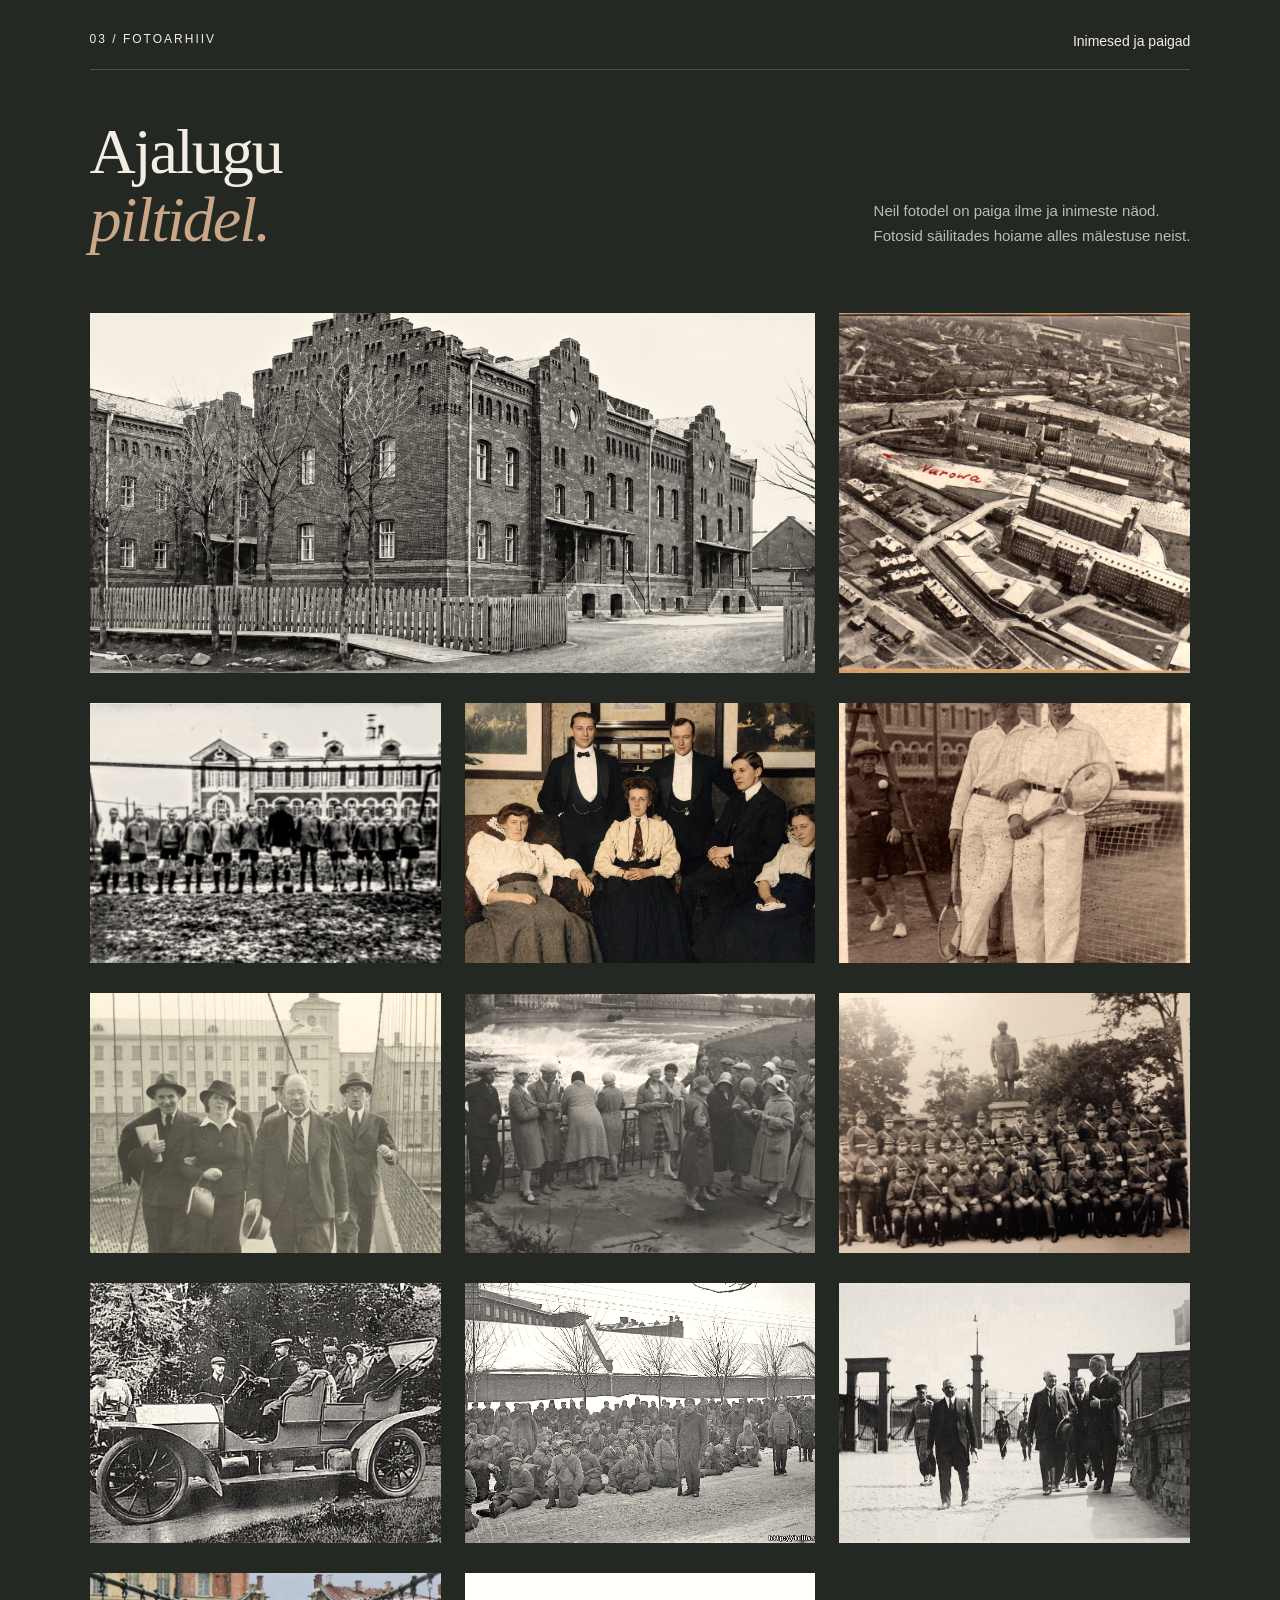
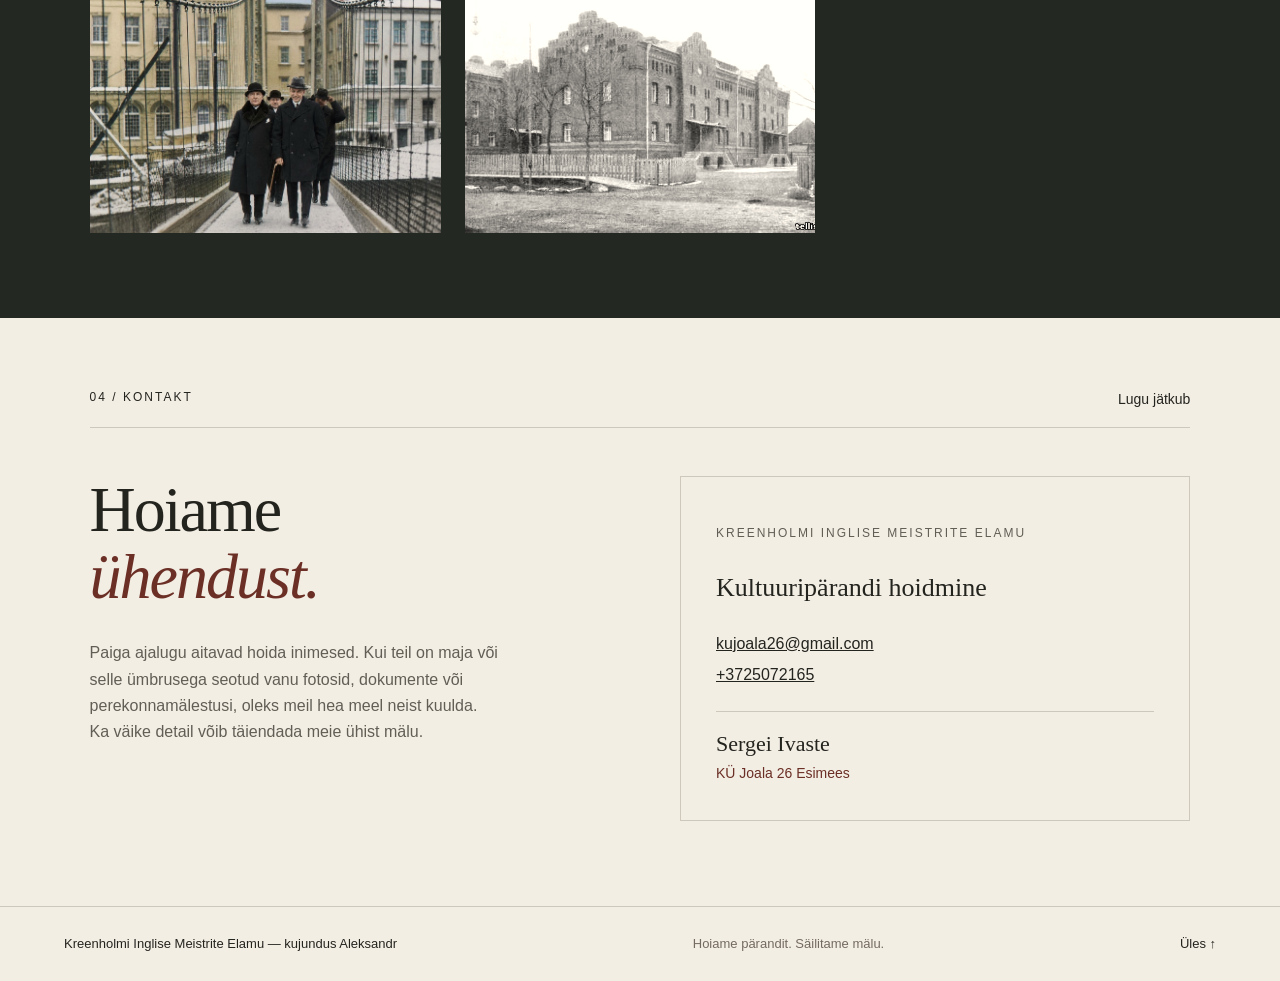
==== commit 48b59822: "Add files via upload" ====
--- a/index.html
+++ b/index.html
@@ -9,6 +9,6 @@
 <section class="heritage section" id="heritage"><div class="section-kicker"><span>01 / PÄRAND</span><span>Tulevaste põlvede jaoks</span></div><div class="heritage-grid"><h2>Üks maja.<br><em>Rikkalik ajalugu.</em></h2><div><p class="lead">Kreenholmi Inglise Meistrite Elamu on ajalooline maja, mis kuulub Kreenholmi tööstus- ja elamuansamblisse. Soovime, et see jääks osaks elavast ajaloost — arusaadavaks ja lähedaseks ka tulevastele põlvedele.</p></div></div><div class="values"><div><span>01</span><h3>Hoida ehedust</h3><p>Säilitada maja ajalooline ilme ning austada vanu materjale ja ehitajate oskusi. Kaaluda iga muudatust hoolikalt ja teha seda hoonet säästes.</p></div><div><span>02</span><h3>Säilitada mälu</h3><p>Hoida fotosid, dokumente ja mälestusi. Iga pildi taga on inimesed ja sündmused, mis aitavad mõista maja ning selle ümbruse ajalugu.</p></div><div><span>03</span><h3>Anda edasi</h3><p>Jagada maja lugu ja selgitada selle säilitamise väärtust. Et tulevased põlved saaksid näha ehedat hoonet ja tunda sidet oma minevikuga.</p></div></div></section>
 <section class="renovation section" id="renovation"><div class="section-kicker"><span>02 / MAJA REKONSTRUEERIMINE</span><span>Hoone detailid</span></div><div class="renovation-heading"><h2>Maja<br><em>taastamine.</em></h2></div><div class="renovation-story"><p class="renovation-lead">Meie maja on osa Narva ajaloolisest hoonestusest. Praegu vajab see aga kiiret ja professionaalset restaureerimist. Majas on vaid kuus omanikku, mistõttu ühise vara ülalpidamiskulud on väga suured.</p><div class="renovation-copy"><div><p>Kõige pakilisem probleem on katusel asuvad lagunevad korstnad. Nende seisukord on kriitiline: müüritis mureneb ja üksikud tellised on juba alla kukkunud, ohustades inimesi ja vara. Ohutuse tagamiseks on Päästeamet keelanud ahjude kasutamise.</p><p>Elanike jaoks tähendab see enamat kui harjumuspärase soojusallika kaotamist. Keskküte on Narvas väga kallis ning ilma ahikütteta on paljudel üha raskem talvel arveid tasuda.</p></div><div><p>Oleme juba kolm aastat pöördunud Muinsuskaitseameti poole, et saada toetust maja rekonstrueerimiseks, ning kavatseme esitada taotluse uuesti. Kuid ajaloolise hoone taastamine nõuab erilist lähenemist: tööd tuleb teha autentselt, säilitades hoone ajaloolise ilme, ning neid peab tegema restaureerimistöödeks vajaliku tegevusloaga spetsialiseerunud ettevõte. See suurendab oluliselt projekti maksumust.</p><p>Vajame toetust, et peatada maja lagunemine, kõrvaldada oht ning anda elanikele tagasi võimalus kasutada ahikütet ohutult. See ei ole pelgalt korstnate remont — see tähendab ajaloolise maja ning selle elanike väärikate ja jõukohaste elutingimuste säilitamist.</p></div></div></div><p class="renovation-photo-intro">Fotod katusest ja tellismüüritisest dokumenteerivad maja seisukorda. Ava foto, et näha seda suuremalt.</p><div class="renovation-grid" id="renovation-grid"></div></section>
 <section class="gallery section" id="gallery"><div class="section-kicker"><span>03 / FOTOARHIIV</span><span>Inimesed ja paigad</span></div><div class="gallery-heading"><h2>Ajalugu<br><em>piltidel.</em></h2><p>Neil fotodel on paiga ilme ja inimeste näod.<br>Fotosid säilitades hoiame alles mälestuse neist.</p></div><div class="gallery-grid" id="gallery-grid"></div></section>
-<section class="contacts section" id="contacts"><div class="section-kicker"><span>04 / KONTAKT</span><span>Lugu jätkub</span></div><div class="contact-grid"><div><h2>Hoiame<br><em>ühendust.</em></h2><p>Paiga ajalugu aitavad hoida inimesed. Kui teil on maja või selle ümbrusega seotud vanu fotosid, dokumente või perekonnamälestusi, oleks meil hea meel neist kuulda. Ka väike detail võib täiendada meie ühist mälu.</p></div><div class="contact-card"><p class="eyebrow">KREENHOLMI INGLISE MEISTRITE ELAMU</p><h3>Kultuuripärandi hoidmine</h3><div id="contact-details"><a href="mailto:kujoala26@gmail.com">kujoala26@gmail.com</a><a href="tel:+3725072165">+3725072165</a><p class="contact-person">Sergei Ivaste</p><p class="contact-role">KÜ Joala 26 Esimees</p><p class="contact-address">Joala 26</p></div></div></div></section></main>
+<section class="contacts section" id="contacts"><div class="section-kicker"><span>04 / KONTAKT</span><span>Lugu jätkub</span></div><div class="contact-grid"><div><h2>Hoiame<br><em>ühendust.</em></h2><p>Paiga ajalugu aitavad hoida inimesed. Kui teil on maja või selle ümbrusega seotud vanu fotosid, dokumente või perekonnamälestusi, oleks meil hea meel neist kuulda. Ka väike detail võib täiendada meie ühist mälu.</p></div><div class="contact-card"><p class="eyebrow">KREENHOLMI INGLISE MEISTRITE ELAMU</p><h3>Kultuuripärandi hoidmine</h3><div id="contact-details"><a href="mailto:kujoala26@gmail.com">kujoala26@gmail.com</a><a href="tel:+3725072165">+3725072165</a><p class="contact-person">Sergei Ivaste</p><p class="contact-role">KÜ Joala 26 Esimees</p></div></div></div></section></main>
 <footer><div class="design-credit"><a href="https://kulgunarva-design.github.io/krenholm/index.html#home">Kreenholmi Inglise Meistrite Elamu</a> — kujundus <a class="designer-name" href="https://www.facebook.com/alex.kruusi/">Aleksandr</a></div><span>Hoiame pärandit. Säilitame mälu.</span><a href="#home" aria-label="Tagasi üles">Üles ↑</a></footer>
 <dialog id="lightbox" aria-label="Fotode vaatamine"><button class="close" aria-label="Sulge">×</button><button class="prev" aria-label="Eelmine foto">‹</button><figure><img id="large-photo" alt=""><figcaption id="photo-caption"></figcaption></figure><button class="next" aria-label="Järgmine foto">›</button></dialog><script src="photos-et.js"></script><script src="config.js"></script><script src="app.js"></script></body></html>
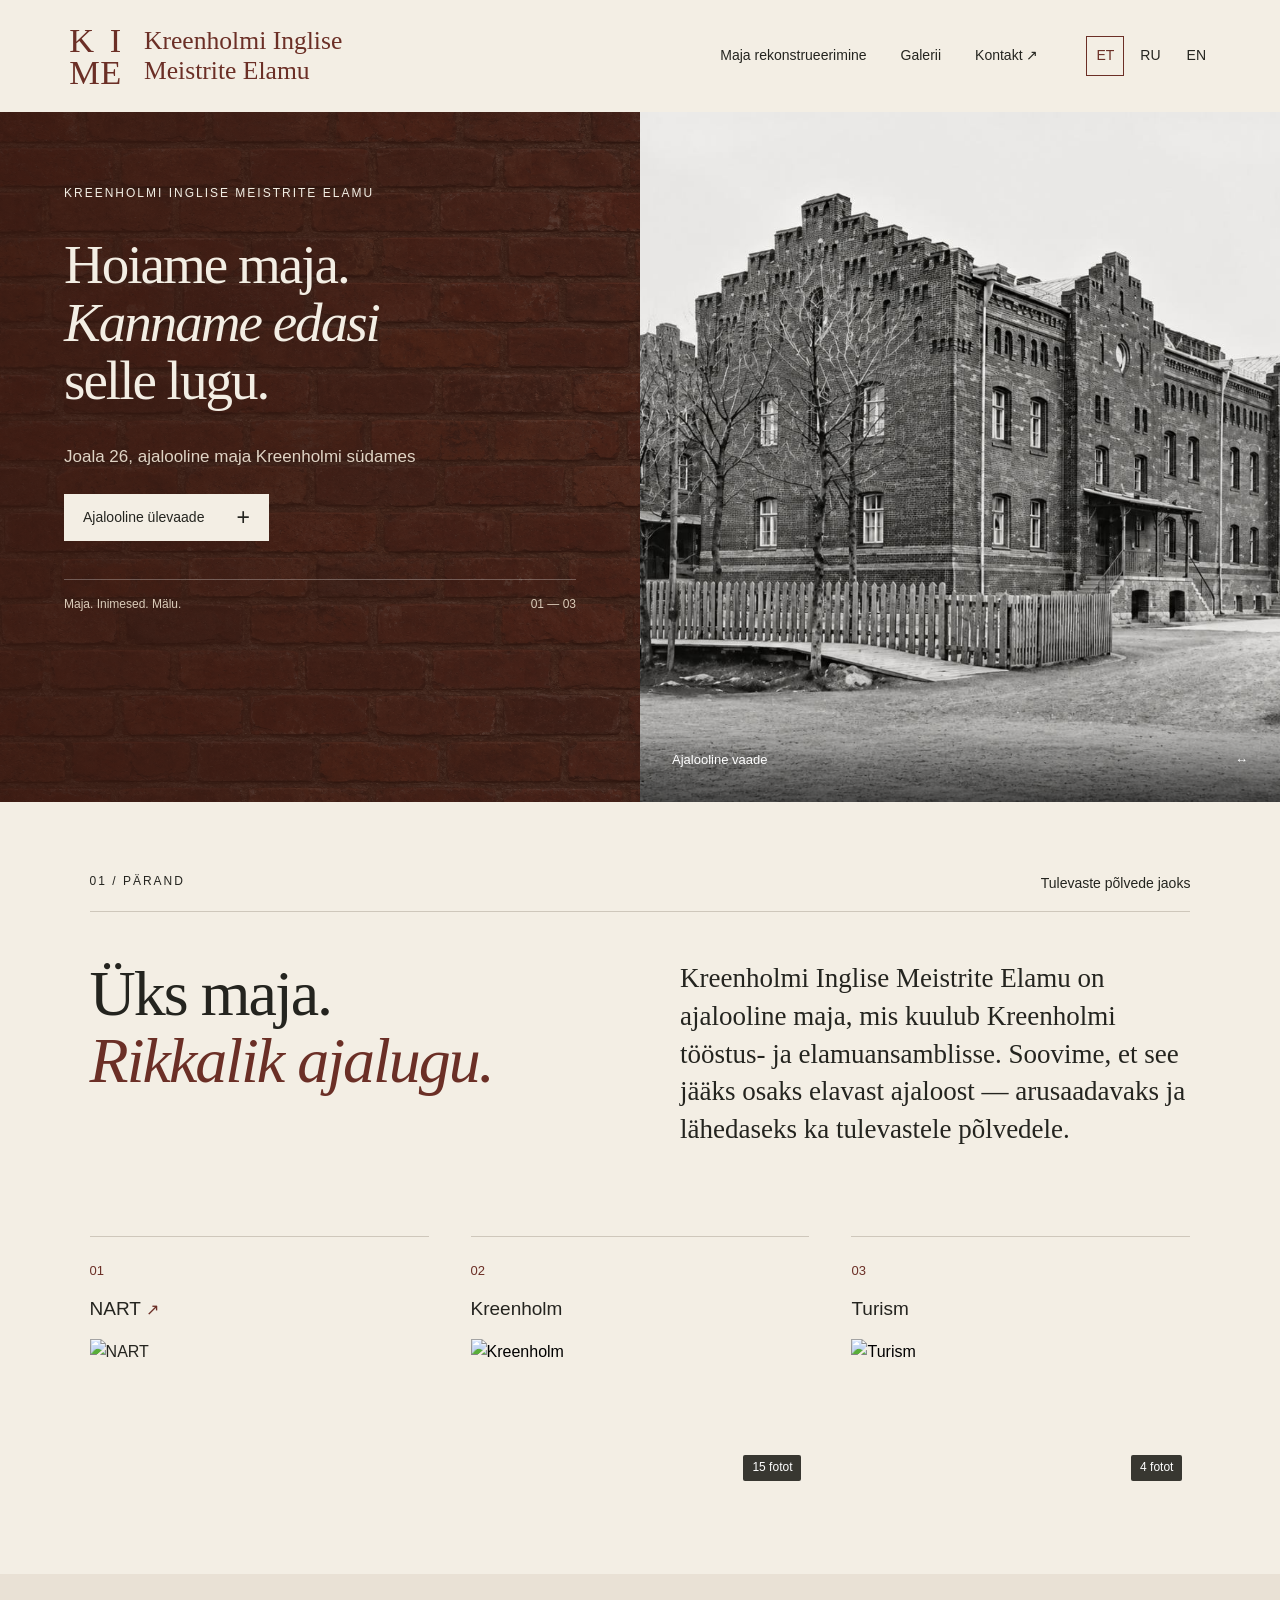
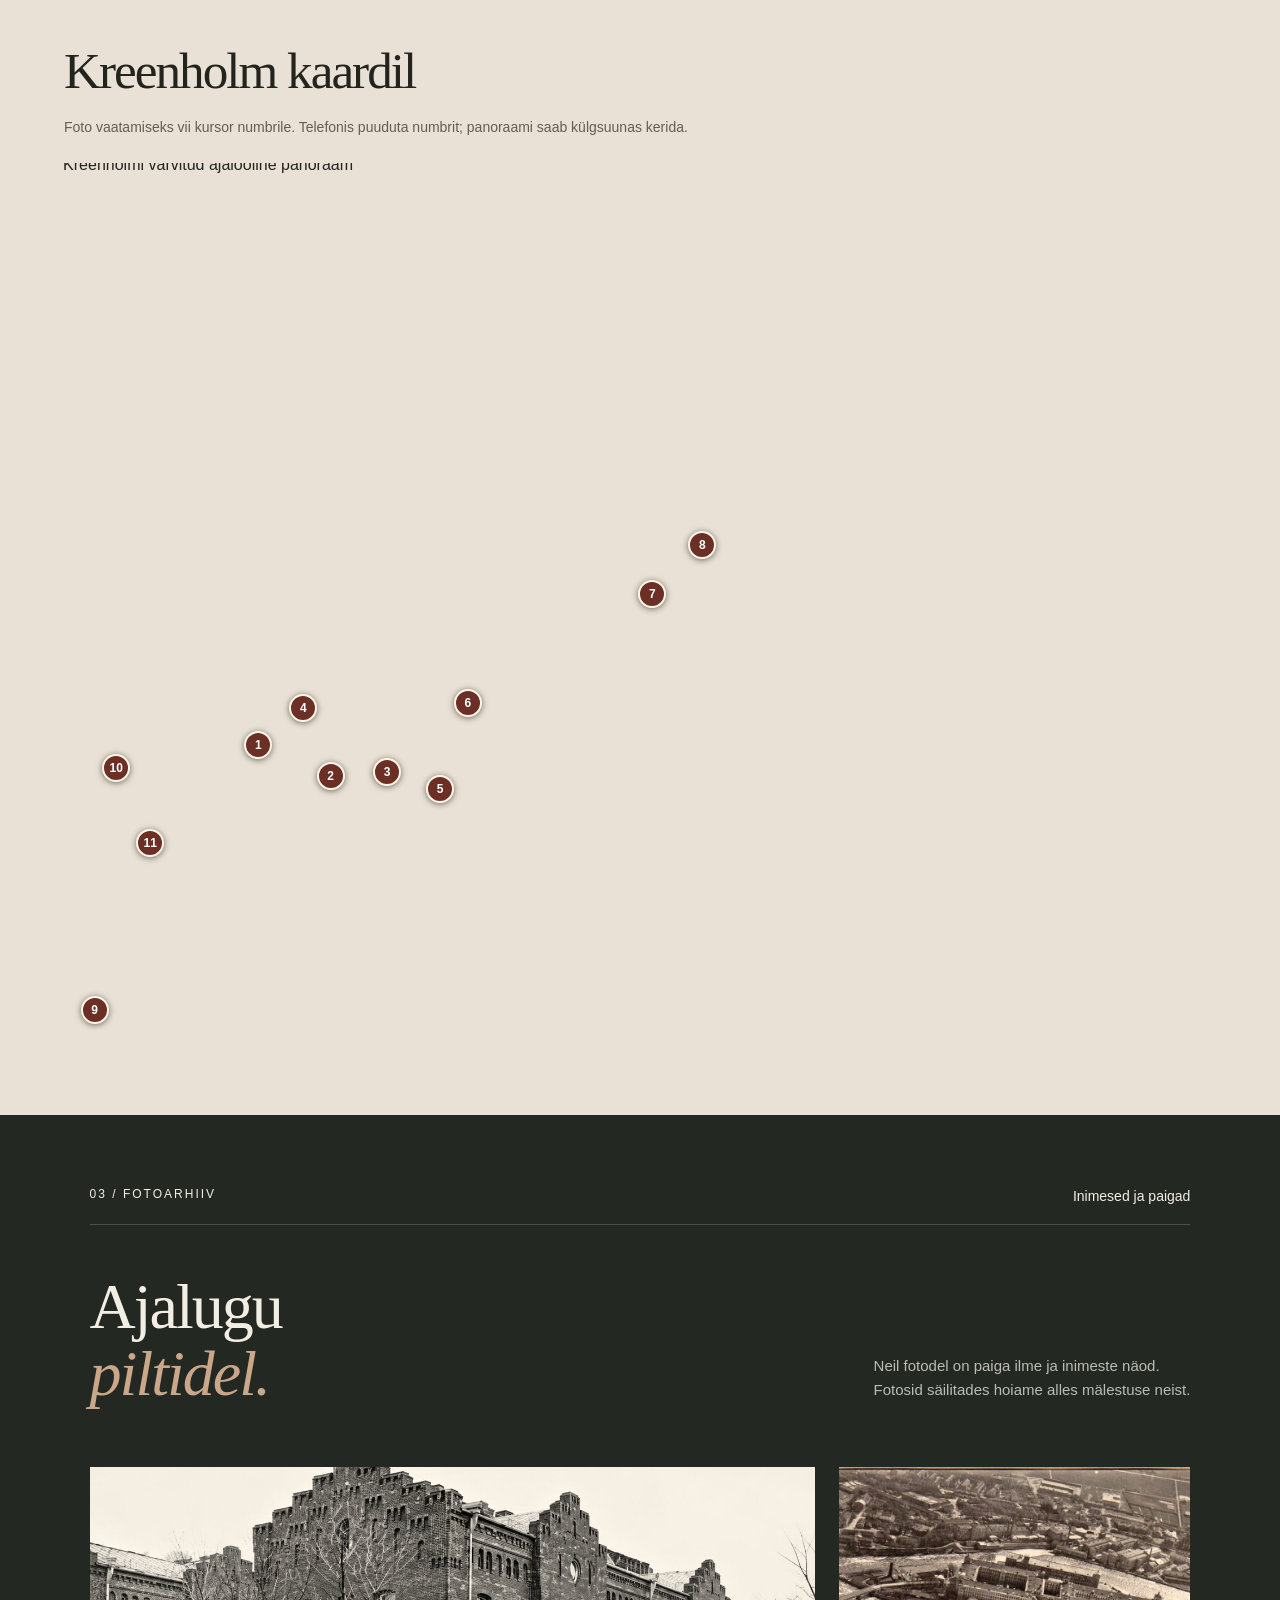
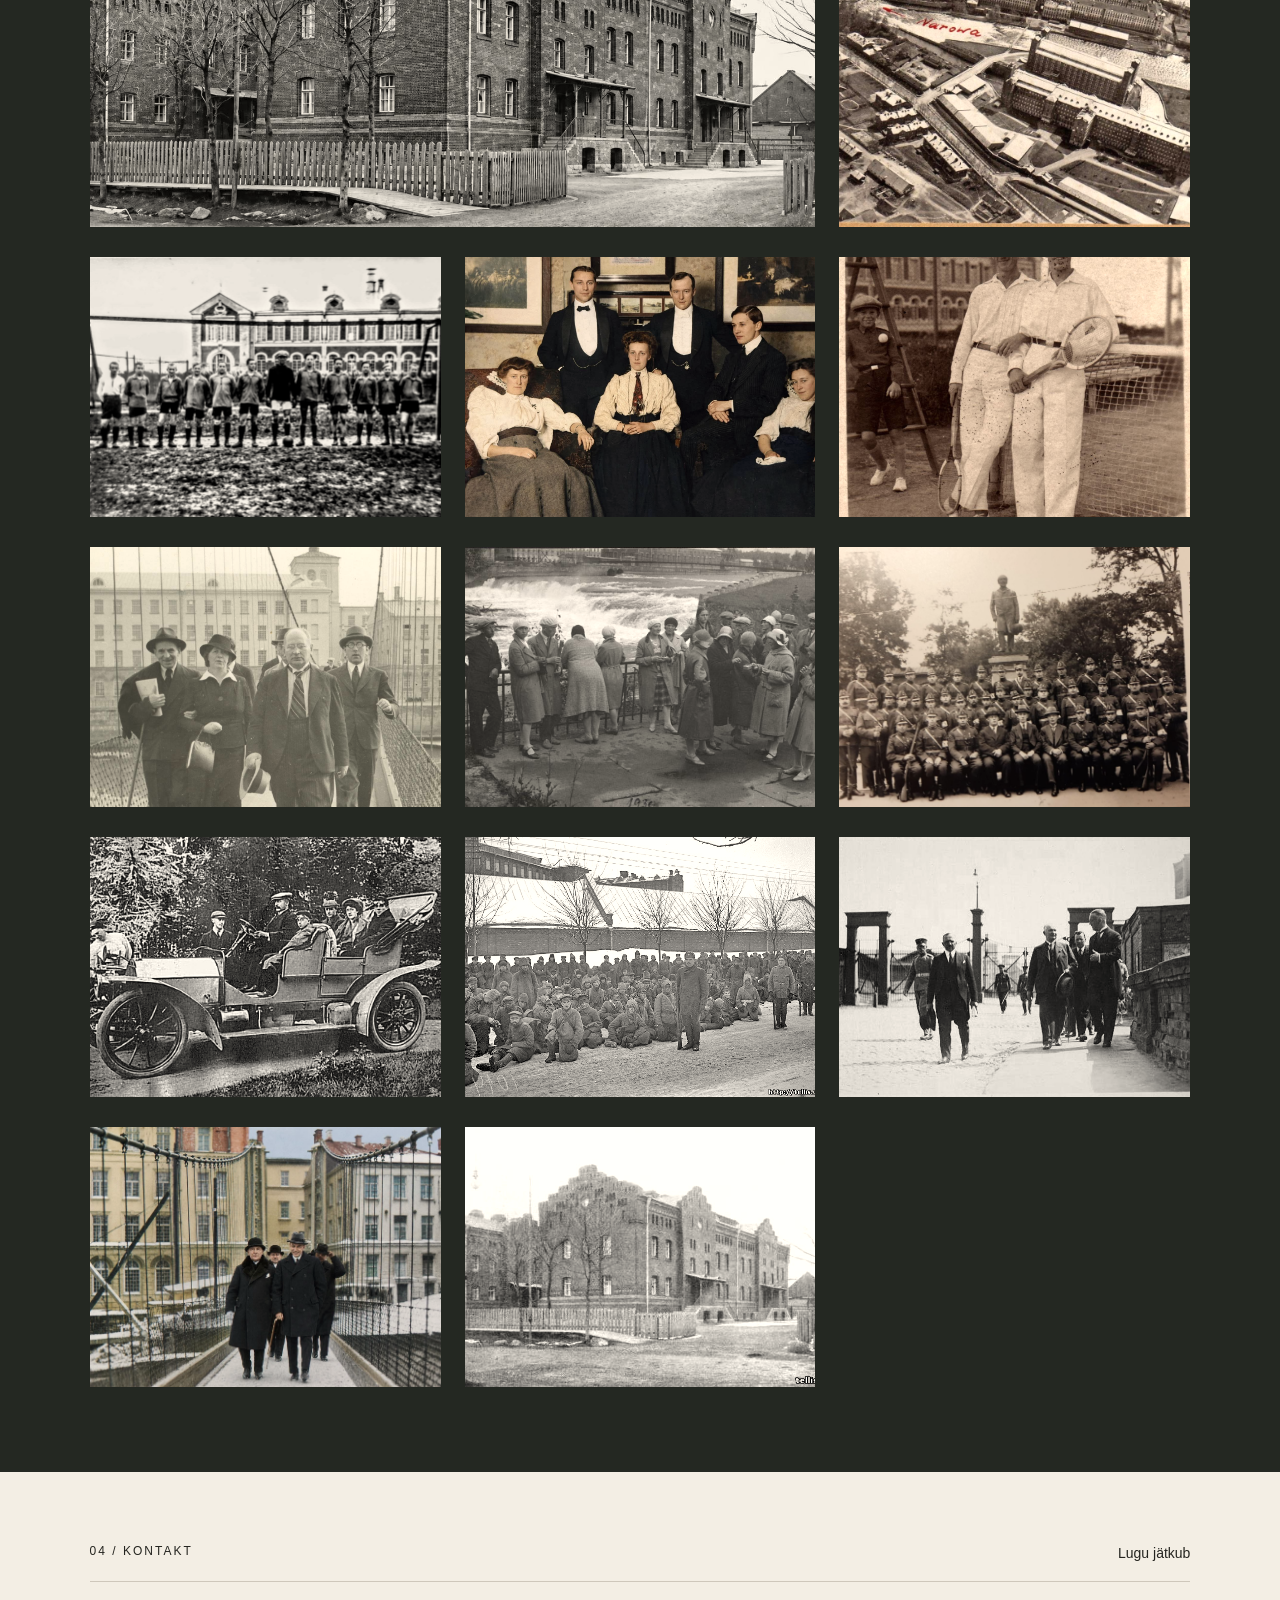
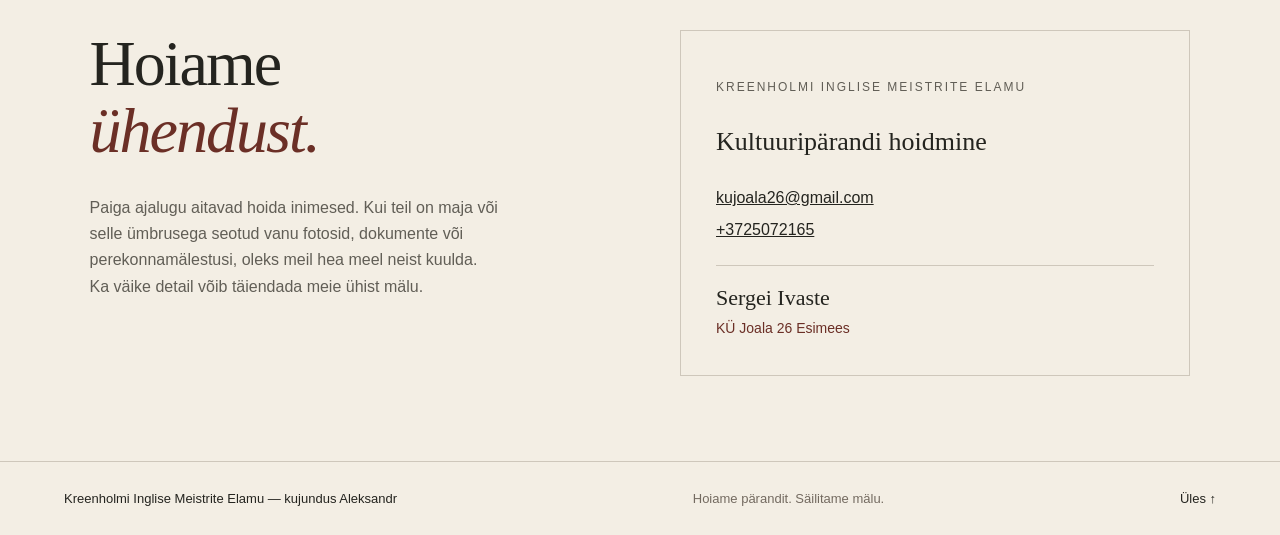
==== commit 3e534353: "Add files via upload" ====
--- a/index.html
+++ b/index.html
@@ -1,14 +1,14 @@
 <!doctype html>
 <html lang="et"><head><meta charset="utf-8"><meta name="viewport" content="width=device-width,initial-scale=1"><title>Kreenholmi Inglise Meistrite Elamu — kultuuripärandi hoidmine</title><meta name="description" content="Kreenholmi Inglise Meistrite Elamu, Joala 26. Hoiame kultuuripärandit, maja ajalugu ja inimeste mälestusi. Fotoarhiiv."><link rel="icon" type="image/svg+xml" href="data:image/svg+xml,%3Csvg xmlns='http://www.w3.org/2000/svg' viewBox='0 0 32 32'%3E%3Crect width='32' height='32' rx='3' fill='%237c3025'/%3E%3Cpath d='M8 24V8h3v7l9-7h4l-10 8 11 8h-5l-9-7v7' fill='%23faf3e6'/%3E%3C/svg%3E"><link rel="stylesheet" href="style.css"><link rel="alternate" hreflang="et" href="index.html"><link rel="alternate" hreflang="ru" href="ru.html"><link rel="alternate" hreflang="en" href="en.html"><link rel="alternate" hreflang="x-default" href="index.html"><link rel="canonical" href="https://kime.ee/"></head>
-<body><a class="skip" href="#heritage">Liigu sisu juurde</a><header><a class="brand" href="#home"><img class="kime-logo" src="img/kime-logo.svg" alt="KIME" width="64" height="68"><span class="brand-name">Kreenholmi Inglise<br>Meistrite Elamu</span></a><nav aria-label="Põhinavigatsioon"><a href="#renovation">Maja rekonstrueerimine</a><a href="#gallery">Galerii</a><a href="#contacts">Kontakt <span aria-hidden="true">↗</span></a></nav><div class="languages" role="group" aria-label="Keel"><a href="index.html" lang="et" hreflang="et" aria-current="page" aria-label="Eesti">ET</a><a href="ru.html" lang="ru" hreflang="ru" aria-label="Русский">RU</a><a href="en.html" lang="en" hreflang="en" aria-label="English">EN</a></div></header>
+<body><a class="skip" href="#heritage">Liigu sisu juurde</a><header><a class="brand" href="#home"><img class="kime-logo" src="img/kime-logo.svg" alt="KIME" width="64" height="68"><span class="brand-name">Kreenholmi Inglise<br>Meistrite Elamu</span></a><nav aria-label="Põhinavigatsioon"><a href="renovation.html">Maja rekonstrueerimine</a><a href="#gallery">Galerii</a><a href="#contacts">Kontakt <span aria-hidden="true">↗</span></a></nav><div class="languages" role="group" aria-label="Keel"><a href="index.html" lang="et" hreflang="et" aria-current="page" aria-label="Eesti">ET</a><a href="ru.html" lang="ru" hreflang="ru" aria-label="Русский">RU</a><a href="en.html" lang="en" hreflang="en" aria-label="English">EN</a></div></header>
 <main><section class="hero" id="home"><div class="hero-copy"><p class="eyebrow">KREENHOLMI INGLISE MEISTRITE ELAMU</p><h1>Hoiame maja.<br><em>Kanname edasi</em><br>selle lugu.</h1><p class="intro">Joala 26, ajalooline maja Kreenholmi südames</p><div class="history-disclosure"><button class="button history-toggle" type="button" aria-expanded="false" aria-controls="history-note">Ajalooline ülevaade <span aria-hidden="true">+</span></button><div class="history-reveal" id="history-note" inert><div class="history-clip"><article class="history-card" aria-label="Joala 26 maja ajalugu"><button type="button" class="history-close" aria-label="Sulge ajalooline ülevaade">×</button><p>Narvas aadressil Joala 26 asuv maja on 20. sajandi alguse ajalooline hoone, mis kuulus Kreenholmi manufaktuuri kompleksi.</p>
 <p>Hoone ehitati 1901. aastal (kultuurimälestiste registri andmetel 1906. aastal) arhitekt P. Alischi projekti järgi. Koos majadega nr 28 ja 30 moodustab see vabriku oskustöötajatele mõeldud eluhoonete ansambli — meistrite elamud. Hoone on ilmekas näide eklektikast ja historitsismist, milles leidub neogooti elemente.</p>
 <p>Hoone põhiplaan koosneb kahest peegelsümmeetrilisest plokist. Algselt asusid esimesel korrusel köögiga kahetoalised korterid ning teisel korrusel kolmetoalised korterid.</p>
 <p>Maja asub ajaloolises Kreenholmi piirkonnas, mis kujunes tekstiilivabriku ümber. Nimi „Joala” pärineb kunagise küla ja mõisa nimest ning seostub ka eestikeelse sõnaga „joad”, sest piirkond oli tuntud Narva jõe jugade poolest. Joala tänava majade ansambel on ainulaadne näide 20. sajandi alguse töölisasula terviklikust hoonestusest.</p>
 <p>Alates 14. jaanuarist 1998 on hoone ametlikult kantud Eesti kultuurimälestiste riiklikku registrisse historitsistliku tööliselamuarhitektuuri näitena.</p></article></div></div></div><div class="hero-foot"><span>Maja. Inimesed. Mälu.</span><span>01 — 03</span></div></div><figure class="hero-image"><button class="hero-flip" type="button" aria-label="Näita maja tänapäeval" aria-pressed="false"><span class="hero-flip-inner"><img class="hero-front" src="img/IMG-c93aa9bfe86058c648242e45ddeaec97-V.jpg" alt="Ajalooline foto ehisviiludega tellishoonest"><img class="hero-back" src="img/log1.jpg" alt="Maja tänapäeval" aria-hidden="true"></span></button><figcaption><span class="hero-era" data-past="Ajalooline vaade" data-present="Maja tänapäeval">Ajalooline vaade</span><span>↔</span></figcaption></figure></section>
-<section class="heritage section" id="heritage"><div class="section-kicker"><span>01 / PÄRAND</span><span>Tulevaste põlvede jaoks</span></div><div class="heritage-grid"><h2>Üks maja.<br><em>Rikkalik ajalugu.</em></h2><div><p class="lead">Kreenholmi Inglise Meistrite Elamu on ajalooline maja, mis kuulub Kreenholmi tööstus- ja elamuansamblisse. Soovime, et see jääks osaks elavast ajaloost — arusaadavaks ja lähedaseks ka tulevastele põlvedele.</p></div></div><div class="values"><div><span>01</span><h3>Hoida ehedust</h3><p>Säilitada maja ajalooline ilme ning austada vanu materjale ja ehitajate oskusi. Kaaluda iga muudatust hoolikalt ja teha seda hoonet säästes.</p></div><div><span>02</span><h3>Säilitada mälu</h3><p>Hoida fotosid, dokumente ja mälestusi. Iga pildi taga on inimesed ja sündmused, mis aitavad mõista maja ning selle ümbruse ajalugu.</p></div><div><span>03</span><h3>Anda edasi</h3><p>Jagada maja lugu ja selgitada selle säilitamise väärtust. Et tulevased põlved saaksid näha ehedat hoonet ja tunda sidet oma minevikuga.</p></div></div></section>
-<section class="renovation section" id="renovation"><div class="section-kicker"><span>02 / MAJA REKONSTRUEERIMINE</span><span>Hoone detailid</span></div><div class="renovation-heading"><h2>Maja<br><em>taastamine.</em></h2></div><div class="renovation-story"><p class="renovation-lead">Meie maja on osa Narva ajaloolisest hoonestusest. Praegu vajab see aga kiiret ja professionaalset restaureerimist. Majas on vaid kuus omanikku, mistõttu ühise vara ülalpidamiskulud on väga suured.</p><div class="renovation-copy"><div><p>Kõige pakilisem probleem on katusel asuvad lagunevad korstnad. Nende seisukord on kriitiline: müüritis mureneb ja üksikud tellised on juba alla kukkunud, ohustades inimesi ja vara. Ohutuse tagamiseks on Päästeamet keelanud ahjude kasutamise.</p><p>Elanike jaoks tähendab see enamat kui harjumuspärase soojusallika kaotamist. Keskküte on Narvas väga kallis ning ilma ahikütteta on paljudel üha raskem talvel arveid tasuda.</p></div><div><p>Oleme juba kolm aastat pöördunud Muinsuskaitseameti poole, et saada toetust maja rekonstrueerimiseks, ning kavatseme esitada taotluse uuesti. Kuid ajaloolise hoone taastamine nõuab erilist lähenemist: tööd tuleb teha autentselt, säilitades hoone ajaloolise ilme, ning neid peab tegema restaureerimistöödeks vajaliku tegevusloaga spetsialiseerunud ettevõte. See suurendab oluliselt projekti maksumust.</p><p>Vajame toetust, et peatada maja lagunemine, kõrvaldada oht ning anda elanikele tagasi võimalus kasutada ahikütet ohutult. See ei ole pelgalt korstnate remont — see tähendab ajaloolise maja ning selle elanike väärikate ja jõukohaste elutingimuste säilitamist.</p></div></div></div><p class="renovation-photo-intro">Fotod katusest ja tellismüüritisest dokumenteerivad maja seisukorda. Ava foto, et näha seda suuremalt.</p><div class="renovation-grid" id="renovation-grid"></div></section>
+<section class="heritage section" id="heritage"><div class="section-kicker"><span>01 / PÄRAND</span><span>Tulevaste põlvede jaoks</span></div><div class="heritage-grid"><h2>Üks maja.<br><em>Rikkalik ajalugu.</em></h2><div><p class="lead">Kreenholmi Inglise Meistrite Elamu on ajalooline maja, mis kuulub Kreenholmi tööstus- ja elamuansamblisse. Soovime, et see jääks osaks elavast ajaloost — arusaadavaks ja lähedaseks ka tulevastele põlvedele.</p></div></div><div class="values heritage-places"><div><span>01</span><a class="heritage-place-link" href="https://nart.ee/"><h3>NART <span aria-hidden="true">↗</span></h3><img src="img/nart.jpg" alt="NART" loading="lazy" decoding="async"></a></div><div><span>02</span><h3>Kreenholm</h3></div><div><span>03</span><h3>Turism</h3></div></div></section>
+
 <section class="gallery section" id="gallery"><div class="section-kicker"><span>03 / FOTOARHIIV</span><span>Inimesed ja paigad</span></div><div class="gallery-heading"><h2>Ajalugu<br><em>piltidel.</em></h2><p>Neil fotodel on paiga ilme ja inimeste näod.<br>Fotosid säilitades hoiame alles mälestuse neist.</p></div><div class="gallery-grid" id="gallery-grid"></div></section>
 <section class="contacts section" id="contacts"><div class="section-kicker"><span>04 / KONTAKT</span><span>Lugu jätkub</span></div><div class="contact-grid"><div><h2>Hoiame<br><em>ühendust.</em></h2><p>Paiga ajalugu aitavad hoida inimesed. Kui teil on maja või selle ümbrusega seotud vanu fotosid, dokumente või perekonnamälestusi, oleks meil hea meel neist kuulda. Ka väike detail võib täiendada meie ühist mälu.</p></div><div class="contact-card"><p class="eyebrow">KREENHOLMI INGLISE MEISTRITE ELAMU</p><h3>Kultuuripärandi hoidmine</h3><div id="contact-details"><a href="mailto:kujoala26@gmail.com">kujoala26@gmail.com</a><a href="tel:+3725072165">+3725072165</a><p class="contact-person">Sergei Ivaste</p><p class="contact-role">KÜ Joala 26 Esimees</p></div></div></div></section></main>
 <footer><div class="design-credit"><a href="https://kulgunarva-design.github.io/krenholm/index.html#home">Kreenholmi Inglise Meistrite Elamu</a> — kujundus <a class="designer-name" href="https://www.facebook.com/alex.kruusi/">Aleksandr</a></div><span>Hoiame pärandit. Säilitame mälu.</span><a href="#home" aria-label="Tagasi üles">Üles ↑</a></footer>
-<dialog id="lightbox" aria-label="Fotode vaatamine"><button class="close" aria-label="Sulge">×</button><button class="prev" aria-label="Eelmine foto">‹</button><figure><img id="large-photo" alt=""><figcaption id="photo-caption"></figcaption></figure><button class="next" aria-label="Järgmine foto">›</button></dialog><script src="photos-et.js"></script><script src="config.js"></script><script src="app.js"></script></body></html>
+<dialog id="lightbox" aria-label="Fotode vaatamine"><button class="close" aria-label="Sulge">×</button><button class="prev" aria-label="Eelmine foto">‹</button><figure><img id="large-photo" alt=""><figcaption id="photo-caption"></figcaption></figure><button class="next" aria-label="Järgmine foto">›</button></dialog><script src="photos-et.js"></script><script src="config.js"></script><script src="app.js"></script><script src="places.js"></script><script src="map.js"></script></body></html>
--- a/style.css
+++ b/style.css
@@ -45,3 +45,19 @@
 /* Contact details remain readable as one compact card. */
 #contact-details a{margin-bottom:5px}#contact-details .contact-person{margin:22px 0 0;padding-top:18px;border-top:1px solid var(--line);font-family:Georgia,serif;font-size:22px;line-height:1.3;color:var(--ink)}#contact-details .contact-role{margin:4px 0 0;color:var(--red);font-size:14px}#contact-details .contact-address{margin:18px 0 0;color:#615e56;font-size:14px}
 
+
+/* Numbered historical panorama with hover, focus and touch photo previews. */
+.panorama-section{background:#e9e1d5;padding-left:5%;padding-right:5%}.panorama-section h2{font-size:clamp(34px,4vw,56px);margin-bottom:18px}.panorama-hint{font-size:14px;color:#615e56;max-width:730px;margin:0 0 24px}.panorama-scroll{overflow-x:auto;overscroll-behavior-x:contain;border:1px solid #c5b69f}.panorama-canvas{position:relative;min-width:760px}.panorama-image{display:block;width:100%;height:auto}.map-marker{position:absolute;transform:translate(-50%,-50%);display:grid;place-items:center;width:28px;height:28px;padding:0;border:2px solid #fff6e6;border-radius:50%;background:#6b2f26;color:#fff;font:bold 12px/1 Arial,sans-serif;box-shadow:0 1px 6px #0008;z-index:1;touch-action:manipulation}.map-marker:hover,.map-marker[aria-expanded=true]{background:#fff6e6;color:#6b2f26;border-color:#6b2f26;z-index:2}.map-marker:focus-visible{outline:3px solid white;outline-offset:3px}.map-popup{position:fixed;z-index:30;width:min(340px,calc(100vw - 16px));padding:10px;background:#f3eee4;color:#24241f;border:1px solid #c5b69f;box-shadow:0 12px 40px #0006;border-radius:4px}.map-popup[hidden]{display:none}.map-popup-top{display:flex;align-items:center;justify-content:space-between;gap:16px;min-height:32px;margin-bottom:7px}.map-popup-top strong{font-size:14px;font-weight:400}.map-popup-close{display:grid;place-items:center;border:0;background:transparent;color:#6b2f26;width:32px;height:32px;padding:0;font-size:26px;line-height:1}.map-popup-photo{display:block;width:100%;border:0;background:#242822;padding:0}.map-popup-photo img{display:block;width:100%;height:230px;max-height:calc(100dvh - 100px);object-fit:contain}@media(max-width:600px){.map-marker{width:32px;height:32px}.panorama-section{padding-left:4%;padding-right:4%}.panorama-hint{font-size:13px}}
+
+/* Clean map edges instead of the scanned photograph frame. */
+.panorama-scroll{border:0}.panorama-canvas{overflow:hidden}
+.panorama-canvas{overflow:clip}
+
+/* Compact destinations within the original three heritage columns. */
+.heritage-place-link{display:block}.heritage-places h3{margin:10px 0 14px}.heritage-places h3 span{font-size:16px}.heritage-place-link img{display:block;width:100%;height:150px;object-fit:cover;object-position:center}.heritage-place-link:hover h3{text-decoration:underline}.renovation-heading h1{font-family:Georgia,serif;font-size:clamp(38px,5vw,70px);font-weight:400;line-height:1.05;margin:0;letter-spacing:-2px}.renovation-heading h1 em{color:var(--red)}nav a[aria-current="page"]{color:var(--red);text-decoration:underline;text-underline-offset:5px}
+
+/* Compact covers open the two local destination albums. */
+.heritage-album{position:relative;display:block;width:100%;padding:0;border:0;background:transparent;text-align:left}.heritage-album img{display:block;width:100%;height:150px;object-fit:cover;object-position:center}.heritage-album-count{position:absolute;right:8px;bottom:8px;background:#24241fe6;color:#fff!important;padding:3px 9px;font-size:12px!important;border-radius:2px}.heritage-album:hover img{filter:brightness(1.08)}#lightbox.place-album #photo-caption{display:block}
+
+/* Show every photograph in the selected heritage category. */
+.place-category{margin-top:32px;padding-top:22px;border-top:1px solid var(--line)}.place-category[hidden]{display:none}.place-category>h3{font:400 28px Georgia,serif;margin:0 0 22px;color:var(--red)}.place-category-grid{display:grid;grid-template-columns:repeat(4,minmax(0,1fr));gap:16px}.place-category-photo{display:block;width:100%;padding:0;border:0;background:#e2d9cb;aspect-ratio:4/3;overflow:hidden}.place-category-photo img{display:block;width:100%;height:100%;object-fit:cover}.heritage-album[aria-expanded=true]{outline:2px solid var(--red);outline-offset:5px}@media(max-width:800px){.place-category-grid{grid-template-columns:repeat(3,minmax(0,1fr));gap:12px}}@media(max-width:480px){.place-category-grid{grid-template-columns:repeat(2,minmax(0,1fr));gap:10px}}
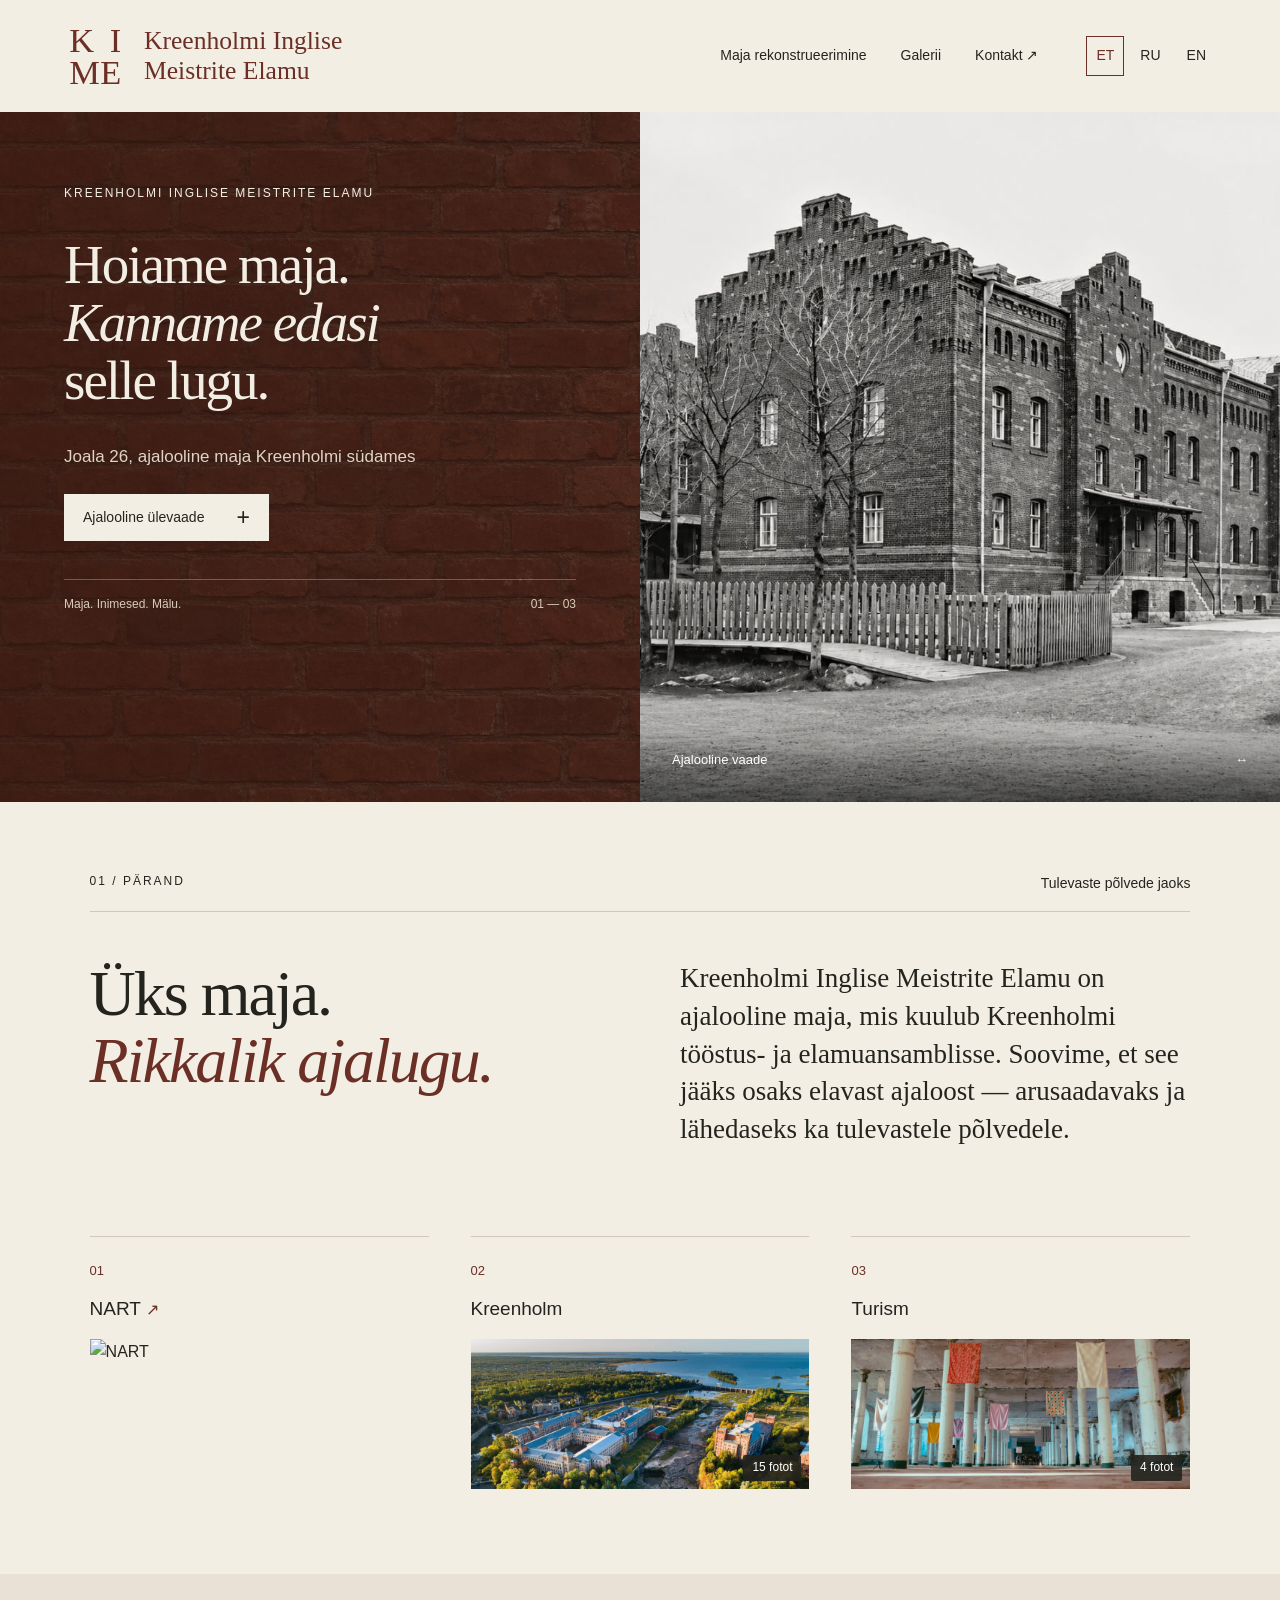
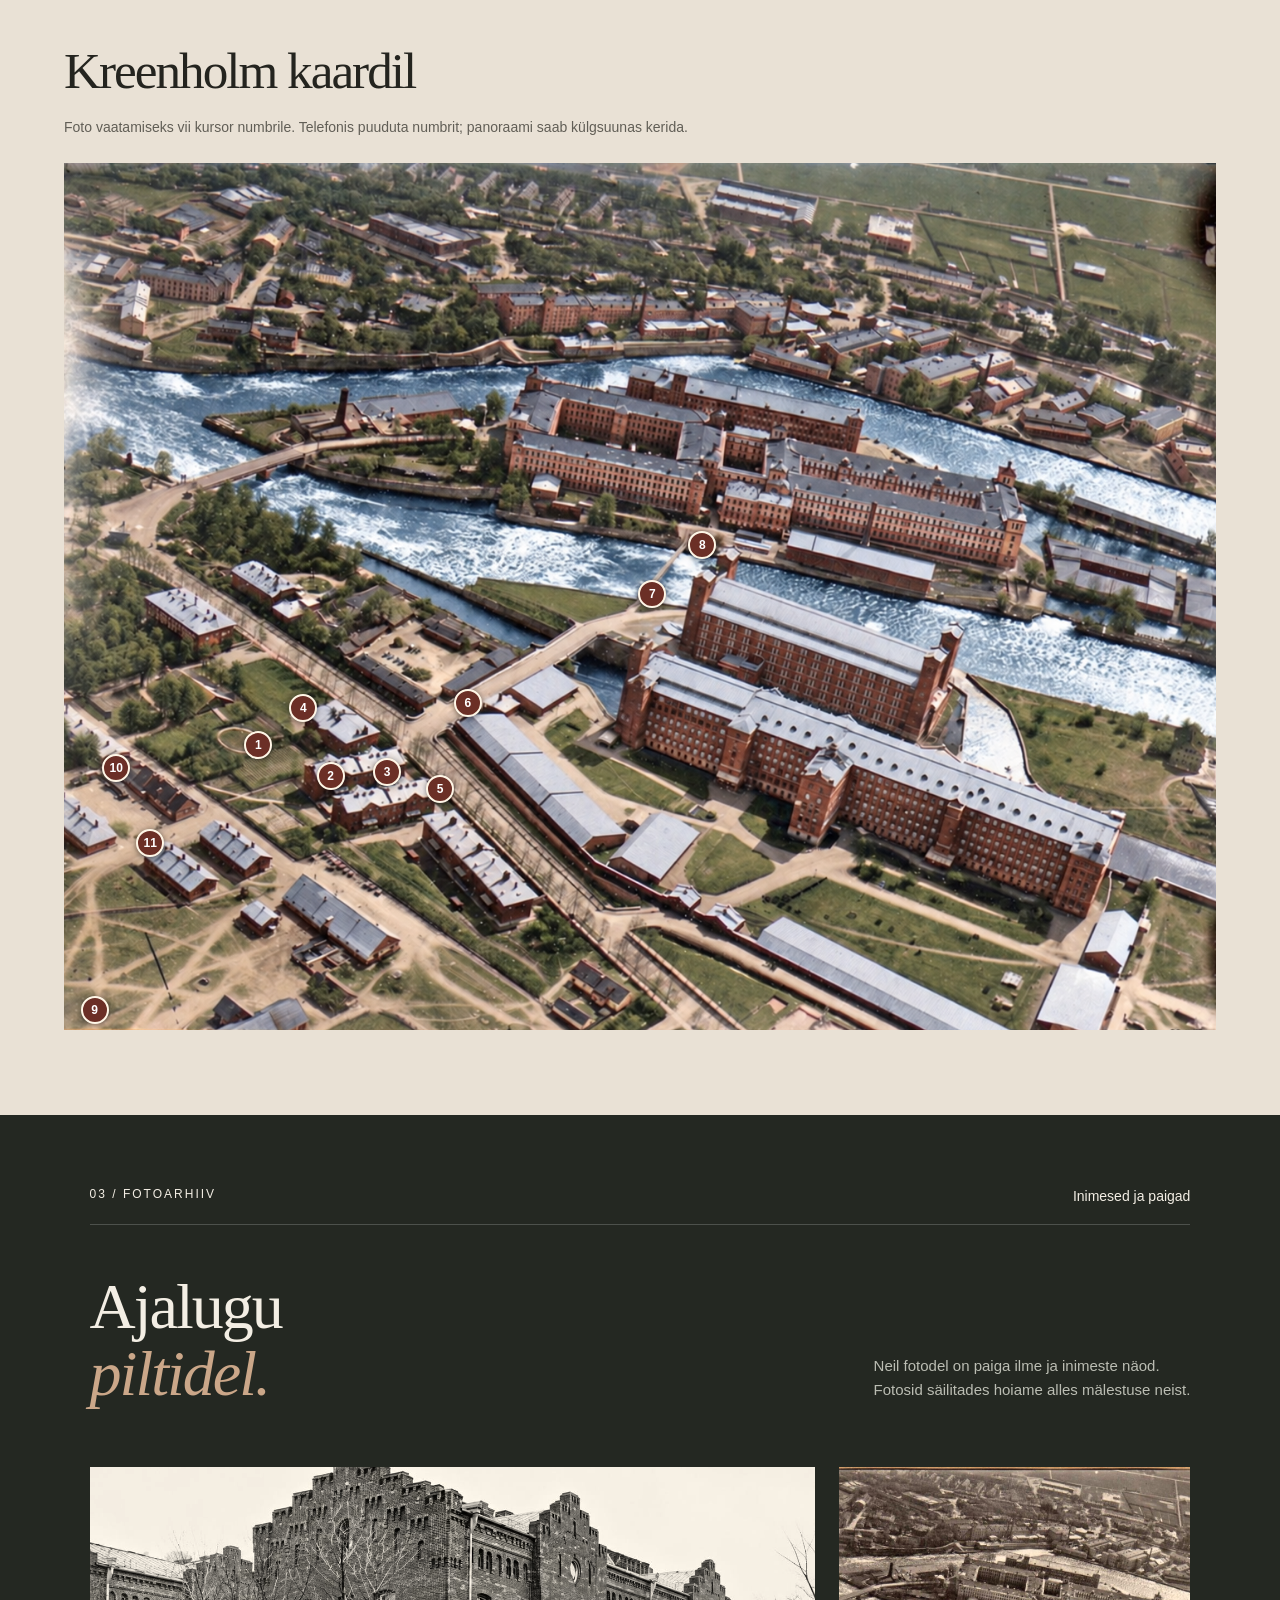
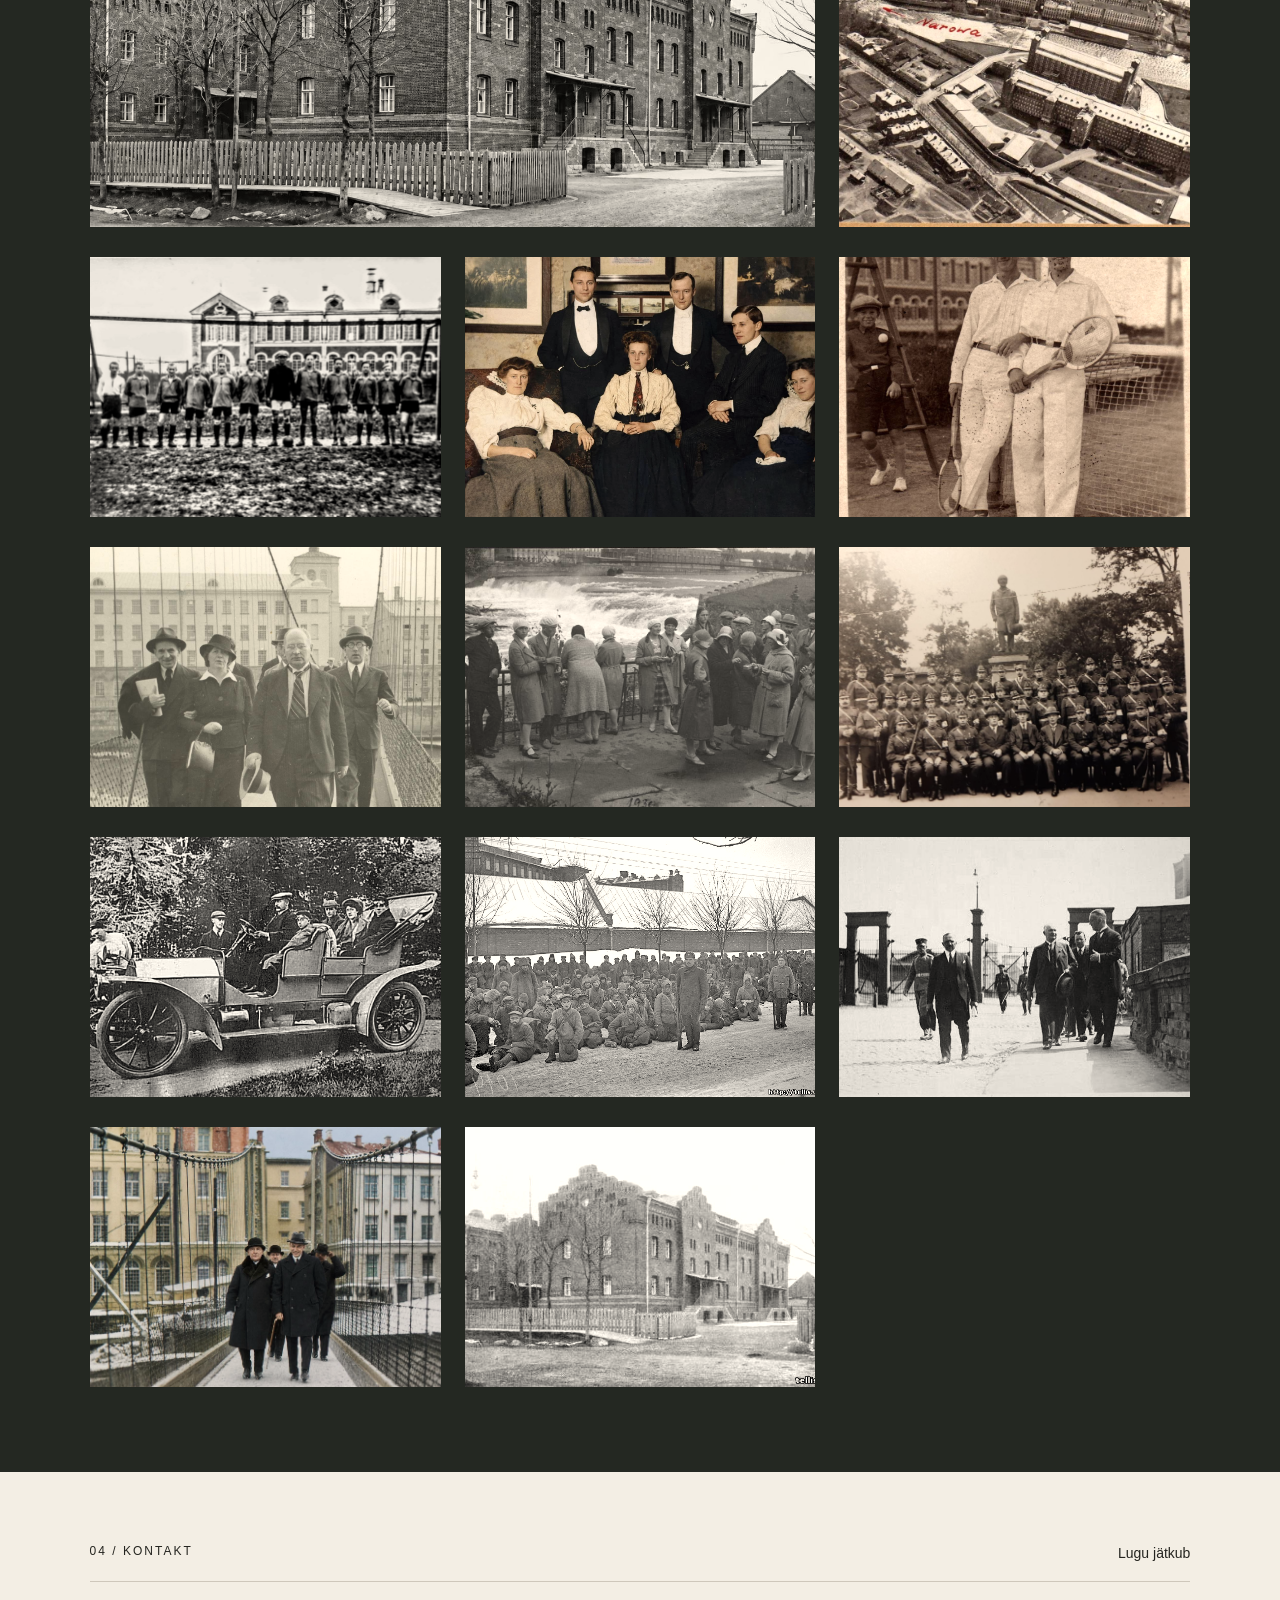
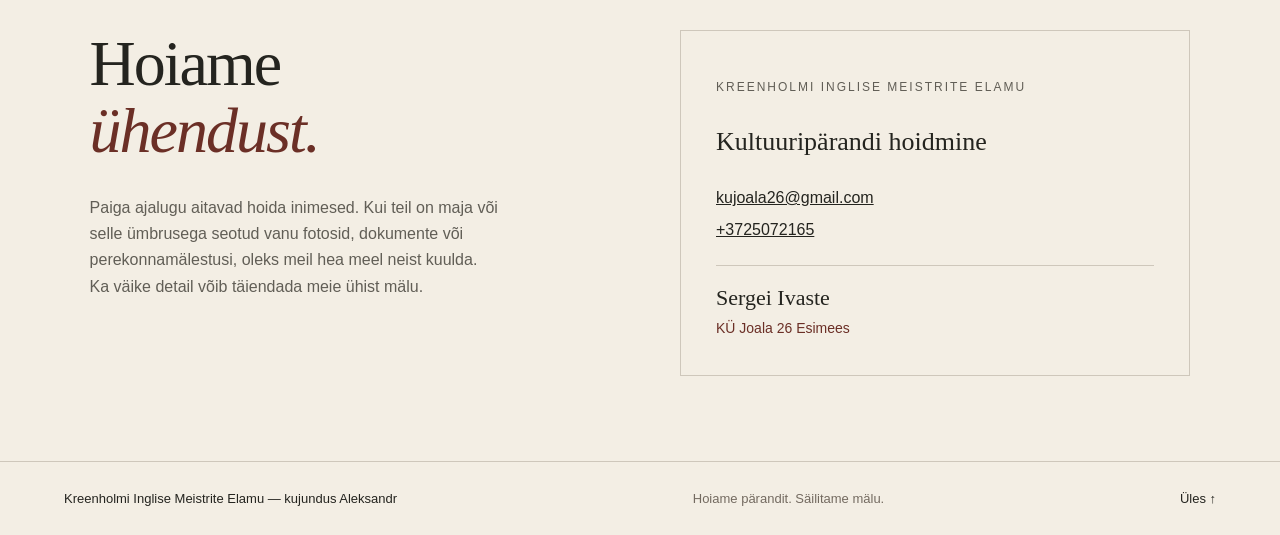
==== commit bdf7cc45: "Add files via upload" ====
--- a/index.html
+++ b/index.html
@@ -1,5 +1,5 @@
 <!doctype html>
-<html lang="et"><head><meta charset="utf-8"><meta name="viewport" content="width=device-width,initial-scale=1"><title>Kreenholmi Inglise Meistrite Elamu — kultuuripärandi hoidmine</title><meta name="description" content="Kreenholmi Inglise Meistrite Elamu, Joala 26. Hoiame kultuuripärandit, maja ajalugu ja inimeste mälestusi. Fotoarhiiv."><link rel="icon" type="image/svg+xml" href="data:image/svg+xml,%3Csvg xmlns='http://www.w3.org/2000/svg' viewBox='0 0 32 32'%3E%3Crect width='32' height='32' rx='3' fill='%237c3025'/%3E%3Cpath d='M8 24V8h3v7l9-7h4l-10 8 11 8h-5l-9-7v7' fill='%23faf3e6'/%3E%3C/svg%3E"><link rel="stylesheet" href="style.css"><link rel="alternate" hreflang="et" href="index.html"><link rel="alternate" hreflang="ru" href="ru.html"><link rel="alternate" hreflang="en" href="en.html"><link rel="alternate" hreflang="x-default" href="index.html"><link rel="canonical" href="https://kime.ee/"></head>
+<html lang="et"><head><meta charset="utf-8"><meta name="viewport" content="width=device-width,initial-scale=1"><title>Kreenholmi Inglise Meistrite Elamu — Joala 26, Narva</title><meta name="description" content="Avasta Joala 26 maja ajalugu Narvas: Kreenholmi kultuuripärand, ajaloolised fotod, interaktiivne panoraam ja hoone restaureerimine."><link rel="icon" type="image/svg+xml" href="data:image/svg+xml,%3Csvg xmlns='http://www.w3.org/2000/svg' viewBox='0 0 32 32'%3E%3Crect width='32' height='32' rx='3' fill='%237c3025'/%3E%3Cpath d='M8 24V8h3v7l9-7h4l-10 8 11 8h-5l-9-7v7' fill='%23faf3e6'/%3E%3C/svg%3E"><link rel="stylesheet" href="style.css"><link rel="alternate" hreflang="et" href="https://kime.ee/"><link rel="alternate" hreflang="ru" href="https://kime.ee/ru.html"><link rel="alternate" hreflang="en" href="https://kime.ee/en.html"><link rel="alternate" hreflang="x-default" href="https://kime.ee/"><link rel="canonical" href="https://kime.ee/"><meta name="robots" content="index, follow, max-image-preview:large"><meta property="og:type" content="website"><meta property="og:title" content="Kreenholmi Inglise Meistrite Elamu — Joala 26, Narva"><meta property="og:description" content="Avasta Joala 26 maja ajalugu Narvas: Kreenholmi kultuuripärand, ajaloolised fotod, interaktiivne panoraam ja hoone restaureerimine."><meta property="og:url" content="https://kime.ee/"><meta property="og:site_name" content="Kreenholmi Inglise Meistrite Elamu"><meta property="og:locale" content="et_EE"><script type="application/ld+json">{"@context":"https://schema.org","@graph":[{"@type":"WebSite","@id":"https://kime.ee/#website","url":"https://kime.ee/","name":"Kreenholmi Inglise Meistrite Elamu","inLanguage":["et","ru","en"]},{"@type":"Place","@id":"https://kime.ee/#building","name":"Kreenholmi Inglise Meistrite Elamu","address":{"@type":"PostalAddress","streetAddress":"Joala 26","addressLocality":"Narva","addressCountry":"EE"}},{"@type":"WebPage","@id":"https://kime.ee/#webpage","url":"https://kime.ee/","name":"Kreenholmi Inglise Meistrite Elamu — Joala 26, Narva","description":"Avasta Joala 26 maja ajalugu Narvas: Kreenholmi kultuuripärand, ajaloolised fotod, interaktiivne panoraam ja hoone restaureerimine.","inLanguage":"et","isPartOf":{"@id":"https://kime.ee/#website"},"about":{"@id":"https://kime.ee/#building"}}]}</script></head>
 <body><a class="skip" href="#heritage">Liigu sisu juurde</a><header><a class="brand" href="#home"><img class="kime-logo" src="img/kime-logo.svg" alt="KIME" width="64" height="68"><span class="brand-name">Kreenholmi Inglise<br>Meistrite Elamu</span></a><nav aria-label="Põhinavigatsioon"><a href="renovation.html">Maja rekonstrueerimine</a><a href="#gallery">Galerii</a><a href="#contacts">Kontakt <span aria-hidden="true">↗</span></a></nav><div class="languages" role="group" aria-label="Keel"><a href="index.html" lang="et" hreflang="et" aria-current="page" aria-label="Eesti">ET</a><a href="ru.html" lang="ru" hreflang="ru" aria-label="Русский">RU</a><a href="en.html" lang="en" hreflang="en" aria-label="English">EN</a></div></header>
 <main><section class="hero" id="home"><div class="hero-copy"><p class="eyebrow">KREENHOLMI INGLISE MEISTRITE ELAMU</p><h1>Hoiame maja.<br><em>Kanname edasi</em><br>selle lugu.</h1><p class="intro">Joala 26, ajalooline maja Kreenholmi südames</p><div class="history-disclosure"><button class="button history-toggle" type="button" aria-expanded="false" aria-controls="history-note">Ajalooline ülevaade <span aria-hidden="true">+</span></button><div class="history-reveal" id="history-note" inert><div class="history-clip"><article class="history-card" aria-label="Joala 26 maja ajalugu"><button type="button" class="history-close" aria-label="Sulge ajalooline ülevaade">×</button><p>Narvas aadressil Joala 26 asuv maja on 20. sajandi alguse ajalooline hoone, mis kuulus Kreenholmi manufaktuuri kompleksi.</p>
 <p>Hoone ehitati 1901. aastal (kultuurimälestiste registri andmetel 1906. aastal) arhitekt P. Alischi projekti järgi. Koos majadega nr 28 ja 30 moodustab see vabriku oskustöötajatele mõeldud eluhoonete ansambli — meistrite elamud. Hoone on ilmekas näide eklektikast ja historitsismist, milles leidub neogooti elemente.</p>
@@ -8,7 +8,7 @@
 <p>Alates 14. jaanuarist 1998 on hoone ametlikult kantud Eesti kultuurimälestiste riiklikku registrisse historitsistliku tööliselamuarhitektuuri näitena.</p></article></div></div></div><div class="hero-foot"><span>Maja. Inimesed. Mälu.</span><span>01 — 03</span></div></div><figure class="hero-image"><button class="hero-flip" type="button" aria-label="Näita maja tänapäeval" aria-pressed="false"><span class="hero-flip-inner"><img class="hero-front" src="img/IMG-c93aa9bfe86058c648242e45ddeaec97-V.jpg" alt="Ajalooline foto ehisviiludega tellishoonest"><img class="hero-back" src="img/log1.jpg" alt="Maja tänapäeval" aria-hidden="true"></span></button><figcaption><span class="hero-era" data-past="Ajalooline vaade" data-present="Maja tänapäeval">Ajalooline vaade</span><span>↔</span></figcaption></figure></section>
 <section class="heritage section" id="heritage"><div class="section-kicker"><span>01 / PÄRAND</span><span>Tulevaste põlvede jaoks</span></div><div class="heritage-grid"><h2>Üks maja.<br><em>Rikkalik ajalugu.</em></h2><div><p class="lead">Kreenholmi Inglise Meistrite Elamu on ajalooline maja, mis kuulub Kreenholmi tööstus- ja elamuansamblisse. Soovime, et see jääks osaks elavast ajaloost — arusaadavaks ja lähedaseks ka tulevastele põlvedele.</p></div></div><div class="values heritage-places"><div><span>01</span><a class="heritage-place-link" href="https://nart.ee/"><h3>NART <span aria-hidden="true">↗</span></h3><img src="img/nart.jpg" alt="NART" loading="lazy" decoding="async"></a></div><div><span>02</span><h3>Kreenholm</h3></div><div><span>03</span><h3>Turism</h3></div></div></section>
 
-<section class="gallery section" id="gallery"><div class="section-kicker"><span>03 / FOTOARHIIV</span><span>Inimesed ja paigad</span></div><div class="gallery-heading"><h2>Ajalugu<br><em>piltidel.</em></h2><p>Neil fotodel on paiga ilme ja inimeste näod.<br>Fotosid säilitades hoiame alles mälestuse neist.</p></div><div class="gallery-grid" id="gallery-grid"></div></section>
+<section class="gallery section" id="gallery"><div class="section-kicker"><span>03 / FOTOARHIIV</span><span>Inimesed ja paigad</span></div><div class="gallery-heading"><h2>Ajalugu<br><em>piltidel.</em></h2><p>Neil fotodel on paiga ilme ja inimeste näod.<br>Fotosid säilitades hoiame alles mälestuse neist.</p></div><div class="gallery-grid" id="gallery-grid"><a class="photo" href="img/IMG-c93aa9bfe86058c648242e45ddeaec97-V.jpg"><img src="img/IMG-c93aa9bfe86058c648242e45ddeaec97-V.jpg" alt="Hoone ajalooline ilme" loading="lazy" decoding="async"></a><a class="photo" href="img/IMG-d9643f949f389de3c8177527210b0157-V.jpg"><img src="img/IMG-d9643f949f389de3c8177527210b0157-V.jpg" alt="Kreenholmi panoraam" loading="lazy" decoding="async"></a><a class="photo" href="img/IMG-0d9d11d2b675cde12ff5f4126d5f3625-V.jpg"><img src="img/IMG-0d9d11d2b675cde12ff5f4126d5f3625-V.jpg" alt="Inimesed ja paiga ajalugu" loading="lazy" decoding="async"></a><a class="photo" href="img/IMG-9bdcbb573e76a10dc8299ac3d9b8d191-V.jpg"><img src="img/IMG-9bdcbb573e76a10dc8299ac3d9b8d191-V.jpg" alt="Perekonnalugu" loading="lazy" decoding="async"></a><a class="photo" href="img/IMG-574ef4a1b14e7f4db7e40760eeaee406-V.jpg"><img src="img/IMG-574ef4a1b14e7f4db7e40760eeaee406-V.jpg" alt="Hetked minevikust" loading="lazy" decoding="async"></a><a class="photo" href="img/IMG-58319a1d48be8c4ecae3b79b813eb5ea-V.jpg"><img src="img/IMG-58319a1d48be8c4ecae3b79b813eb5ea-V.jpg" alt="Jalutuskäik linnas" loading="lazy" decoding="async"></a><a class="photo" href="img/IMG-5d0efbc5362c08de46420d59499df496-V.jpg"><img src="img/IMG-5d0efbc5362c08de46420d59499df496-V.jpg" alt="Ühised mälestused" loading="lazy" decoding="async"></a><a class="photo" href="img/IMG-780b47b94a20b79a95d482f7d84f17f0-V.jpg"><img src="img/IMG-780b47b94a20b79a95d482f7d84f17f0-V.jpg" alt="Grupiportree" loading="lazy" decoding="async"></a><a class="photo" href="img/IMG-abf083bad896912fb7decc0be7b076a4-V.jpg"><img src="img/IMG-abf083bad896912fb7decc0be7b076a4-V.jpg" alt="Ajastu detailid" loading="lazy" decoding="async"></a><a class="photo" href="img/IMG-c7cfd490a72f827f9916be1e777eb800-V.jpg"><img src="img/IMG-c7cfd490a72f827f9916be1e777eb800-V.jpg" alt="Koos" loading="lazy" decoding="async"></a><a class="photo" href="img/IMG-da4cdd82fe5c52d43b1662247786f98d-V.jpg"><img src="img/IMG-da4cdd82fe5c52d43b1662247786f98d-V.jpg" alt="Linna tänavatel" loading="lazy" decoding="async"></a><a class="photo" href="img/IMG-e51514dc1705d36cc09f14e2af1979c6-V.jpg"><img src="img/IMG-e51514dc1705d36cc09f14e2af1979c6-V.jpg" alt="Põlvkondade side" loading="lazy" decoding="async"></a><a class="photo" href="img/IMG-168bd66318b51e02a7a96b3ef6a4144c-V.jpg"><img src="img/IMG-168bd66318b51e02a7a96b3ef6a4144c-V.jpg" alt="Maja arhitektuur" loading="lazy" decoding="async"></a></div></section>
 <section class="contacts section" id="contacts"><div class="section-kicker"><span>04 / KONTAKT</span><span>Lugu jätkub</span></div><div class="contact-grid"><div><h2>Hoiame<br><em>ühendust.</em></h2><p>Paiga ajalugu aitavad hoida inimesed. Kui teil on maja või selle ümbrusega seotud vanu fotosid, dokumente või perekonnamälestusi, oleks meil hea meel neist kuulda. Ka väike detail võib täiendada meie ühist mälu.</p></div><div class="contact-card"><p class="eyebrow">KREENHOLMI INGLISE MEISTRITE ELAMU</p><h3>Kultuuripärandi hoidmine</h3><div id="contact-details"><a href="mailto:kujoala26@gmail.com">kujoala26@gmail.com</a><a href="tel:+3725072165">+3725072165</a><p class="contact-person">Sergei Ivaste</p><p class="contact-role">KÜ Joala 26 Esimees</p></div></div></div></section></main>
-<footer><div class="design-credit"><a href="https://kulgunarva-design.github.io/krenholm/index.html#home">Kreenholmi Inglise Meistrite Elamu</a> — kujundus <a class="designer-name" href="https://www.facebook.com/alex.kruusi/">Aleksandr</a></div><span>Hoiame pärandit. Säilitame mälu.</span><a href="#home" aria-label="Tagasi üles">Üles ↑</a></footer>
+<footer><div class="design-credit"><a href="index.html#home">Kreenholmi Inglise Meistrite Elamu</a> — kujundus <a class="designer-name" href="https://www.facebook.com/alex.kruusi/">Aleksandr</a></div><span>Hoiame pärandit. Säilitame mälu.</span><a href="#home" aria-label="Tagasi üles">Üles ↑</a></footer>
 <dialog id="lightbox" aria-label="Fotode vaatamine"><button class="close" aria-label="Sulge">×</button><button class="prev" aria-label="Eelmine foto">‹</button><figure><img id="large-photo" alt=""><figcaption id="photo-caption"></figcaption></figure><button class="next" aria-label="Järgmine foto">›</button></dialog><script src="photos-et.js"></script><script src="config.js"></script><script src="app.js"></script><script src="places.js"></script><script src="map.js"></script></body></html>
